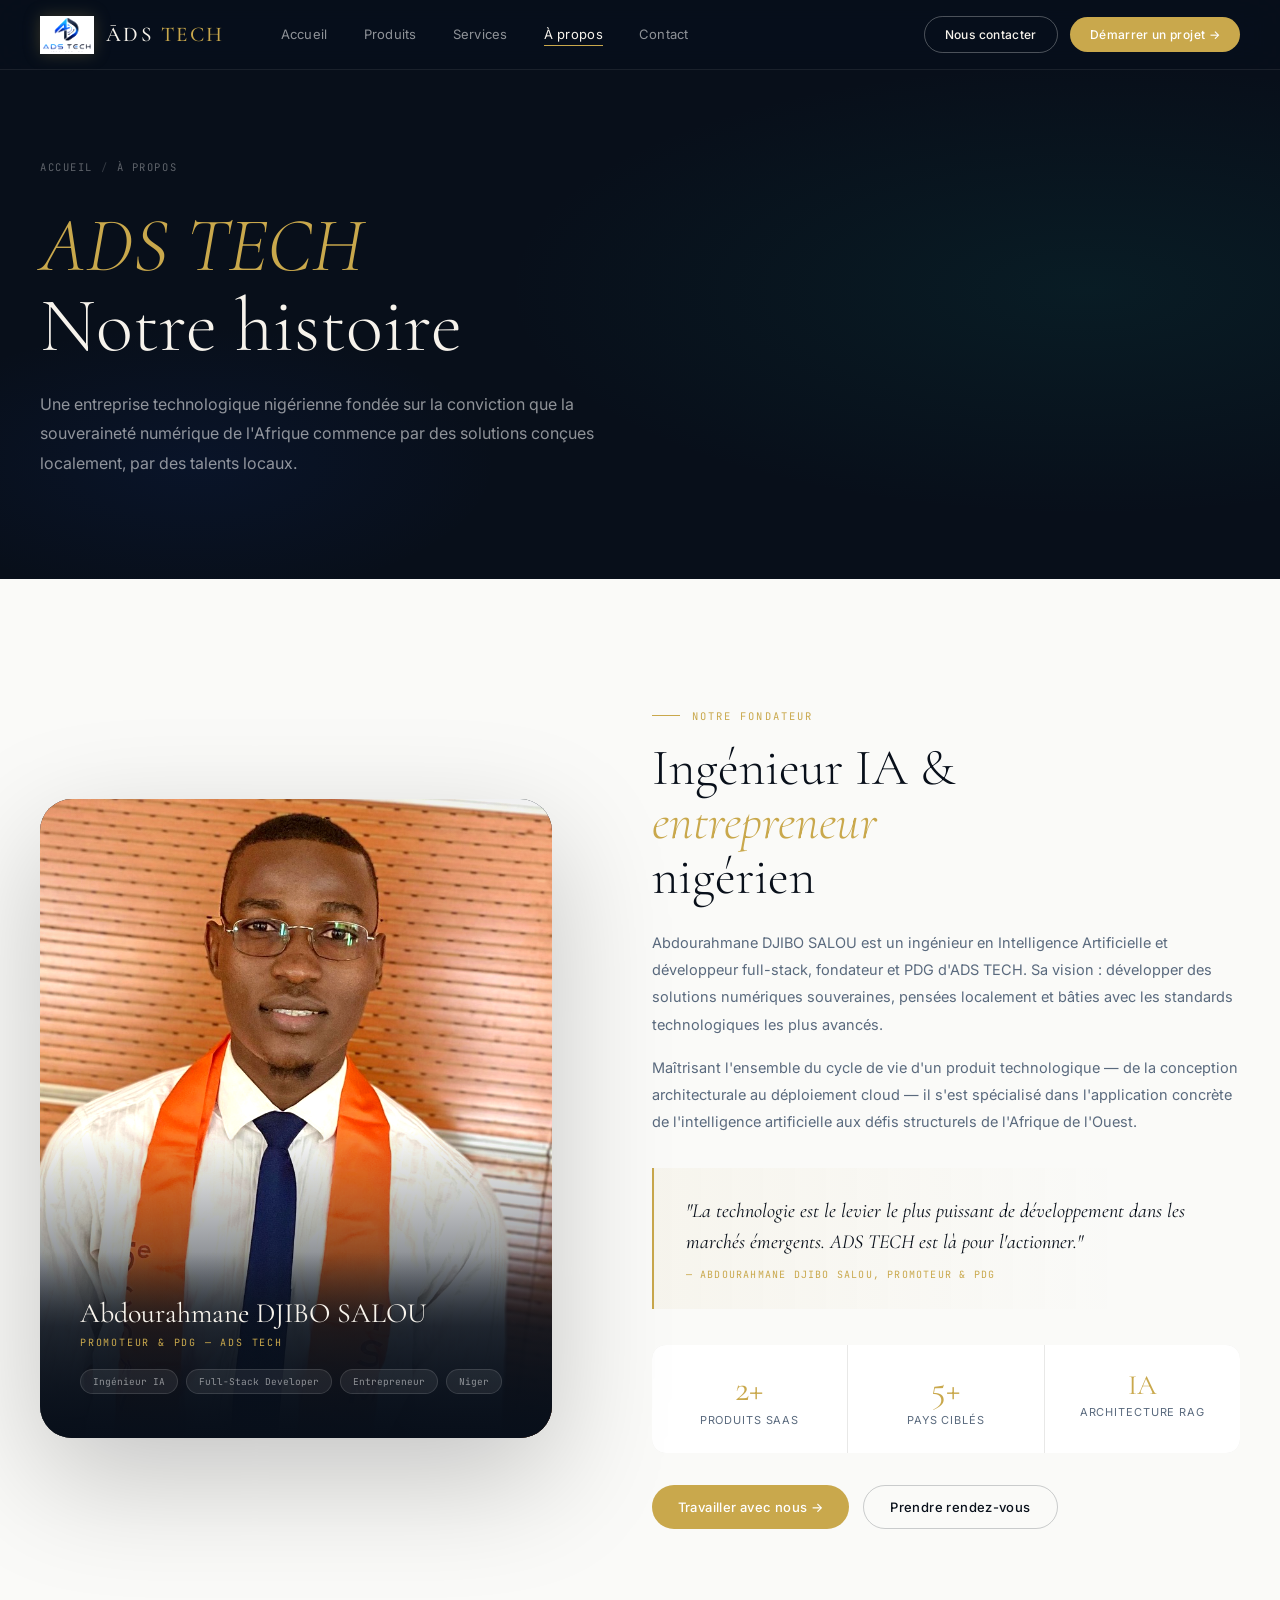
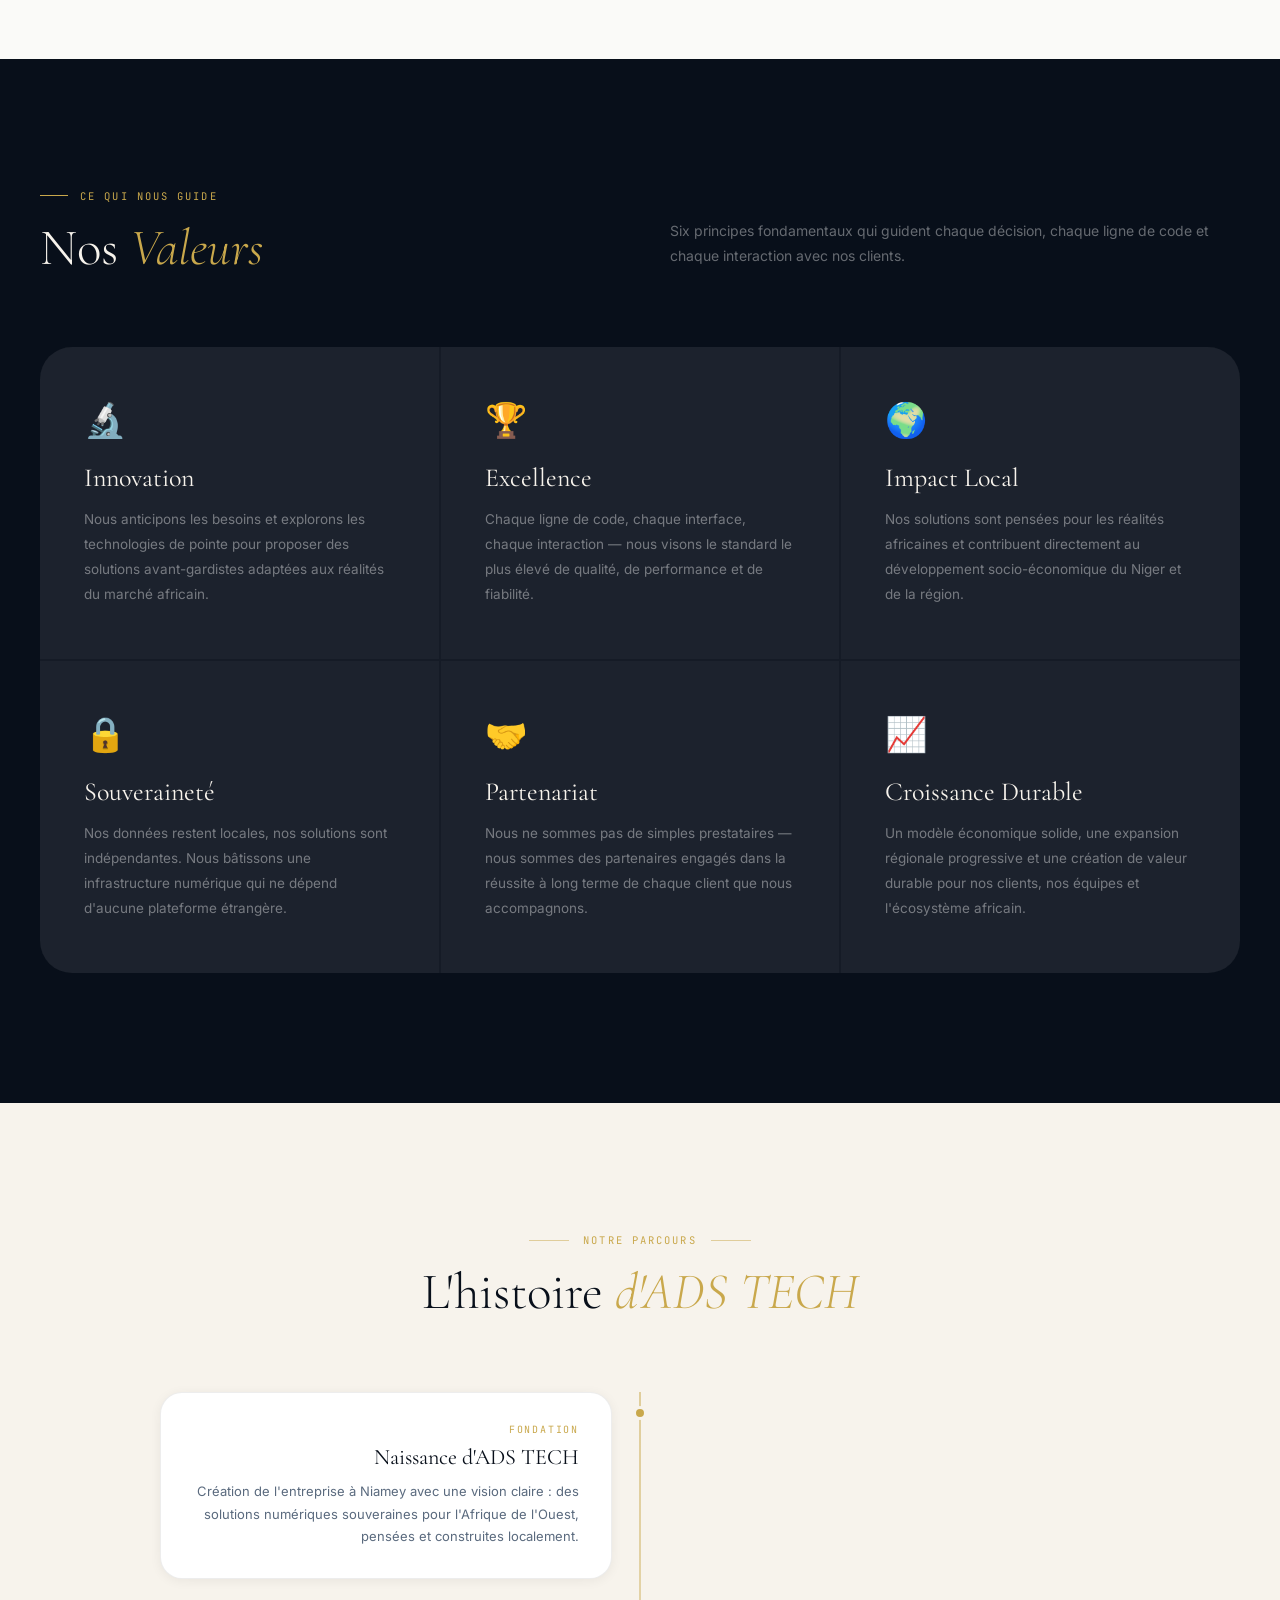
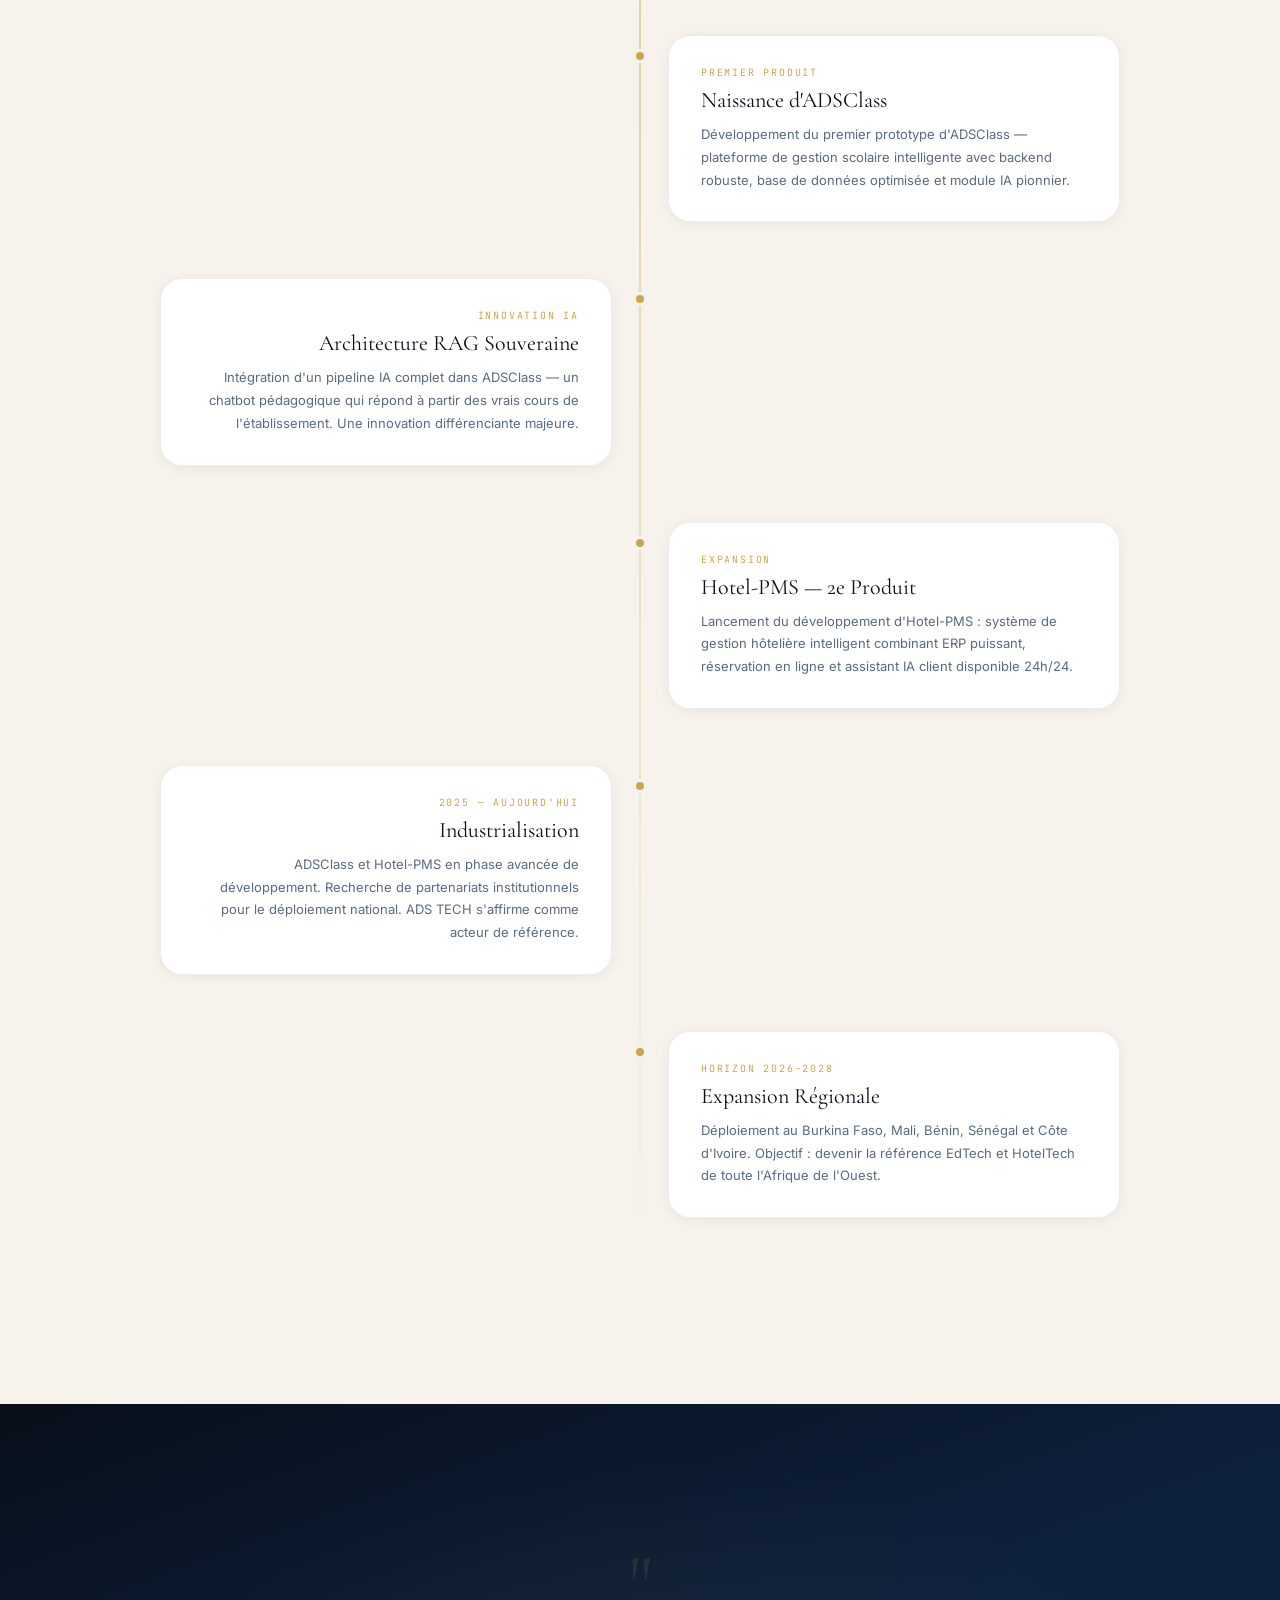
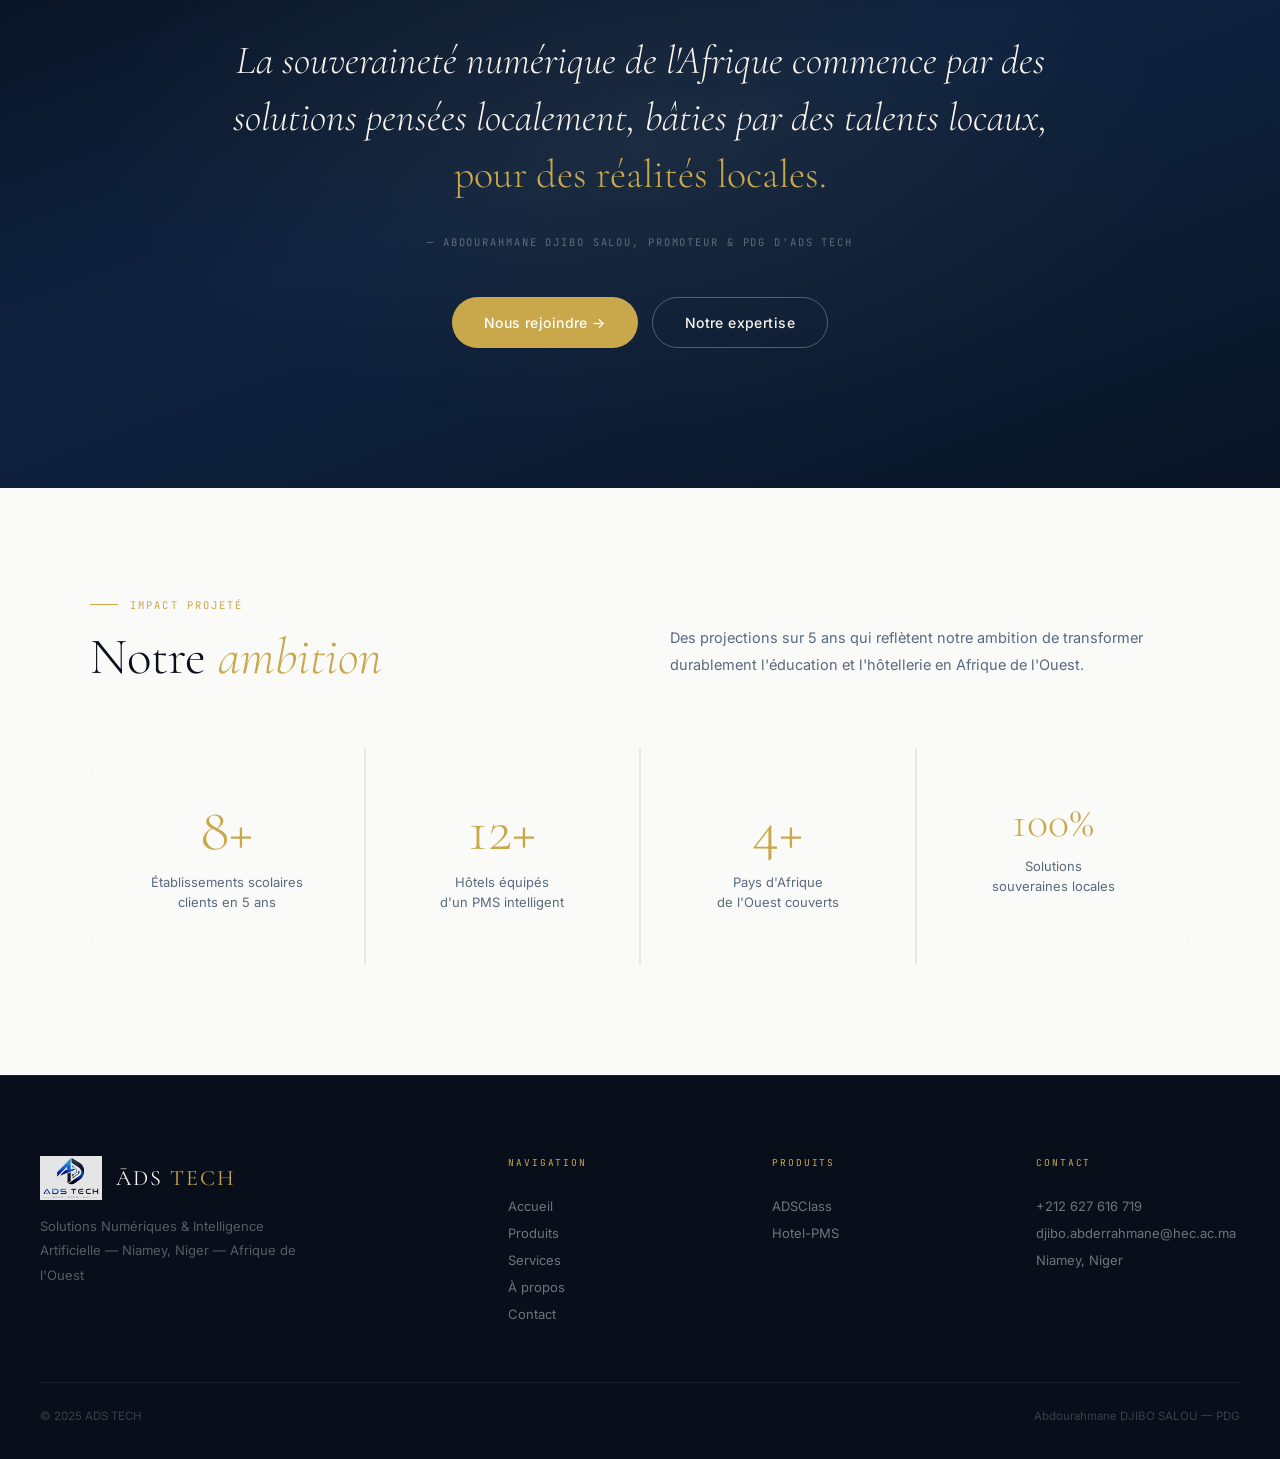
==== apropos.html @ 98b71468 "Version 2 : amélioration SEO et nouveau design" ====
<!DOCTYPE html>
<html lang="fr">
<head>
<meta charset="UTF-8">
<meta name="viewport" content="width=device-width, initial-scale=1.0">
<title>À Propos — ADS TECH | Abdourahmane DJIBO SALOU, Ingénieur IA Niger</title>
<!-- ══════════ SEO ULTRA-PREMIUM — ADS TECH ══════════ -->
  <!-- Primary -->
  <meta name="description" content="ADS TECH fondée par Abdourahmane DJIBO SALOU, ingénieur en IA et entrepreneur nigérien. Notre mission : des solutions numériques souveraines pour l'Afrique de l'Ouest.">
  <meta name="keywords" content="ADS TECH Niger, Abdourahmane DJIBO SALOU, ingénieur IA Niger, entrepreneur tech Afrique, startup tech Niger, souveraineté numérique Afrique, Ads Tech fondateur, ADSTECH histoire">
  <meta name="author" content="ADS TECH — Abdourahmane DJIBO SALOU">
  <meta name="robots" content="index, follow, max-image-preview:large, max-snippet:-1, max-video-preview:-1">
  <meta name="googlebot" content="index, follow">
  <meta name="language" content="French">
  <meta name="revisit-after" content="7 days">
  <meta name="geo.region" content="NE">
  <meta name="geo.placename" content="Niamey, Niger">
  <link rel="canonical" href="https://www.adstech.net/apropos.html">

  <!-- Open Graph / Facebook / WhatsApp / LinkedIn -->
  <meta property="og:type" content="website">
  <meta property="og:url" content="https://www.adstech.net/apropos.html">
  <meta property="og:site_name" content="ADS TECH">
  <meta property="og:title" content="À Propos — ADS TECH &amp; Abdourahmane DJIBO SALOU">
  <meta property="og:description" content="Découvrez l'histoire d'ADS TECH, fondée à Niamey par Abdourahmane DJIBO SALOU, ingénieur en Intelligence Artificielle, pour digitaliser l'Afrique de l'Ouest.">
  <meta property="og:image" content="https://www.adstech.net/og-image.jpg">
  <meta property="og:image:width" content="1200">
  <meta property="og:image:height" content="630">
  <meta property="og:image:alt" content="ADS TECH — Solutions Numériques &amp; Intelligence Artificielle">
  <meta property="og:locale" content="fr_FR">

  <!-- Twitter / X Card -->
  <meta name="twitter:card" content="summary_large_image">
  <meta name="twitter:title" content="ADS TECH — Notre Histoire &amp; Notre Mission">
  <meta name="twitter:description" content="Découvrez l'histoire d'ADS TECH, fondée à Niamey par Abdourahmane DJIBO SALOU, ingénieur en Intelligence Artificielle, pour digitaliser l'Afrique de l'Ouest.">
  <meta name="twitter:image" content="https://www.adstech.net/og-image.jpg">
  <meta name="twitter:image:alt" content="ADS TECH Logo">

  <!-- Favicon -->
  <link rel="icon" type="image/x-icon" href="favicon.ico">
  <link rel="icon" type="image/png" sizes="32x32" href="favicon-32.png">
  <link rel="icon" type="image/png" sizes="16x16" href="favicon-16.png">
  <link rel="apple-touch-icon" href="logo.png">
  <meta name="theme-color" content="#080F1A">
  <meta name="msapplication-TileColor" content="#080F1A">
  <meta name="msapplication-TileImage" content="logo.png">

  <!-- Schema.org JSON-LD -->
  <script type="application/ld+json">
  {
    "@context": "https://schema.org",
    "@type": "Organization",
    "name": "ADS TECH",
    "alternateName": ["AdsTech", "Ads Tech", "ADSTECH", "ADS-TECH"],
    "url": "https://www.adstech.net",
    "logo": "https://www.adstech.net/logo.png",
    "description": "ADS TECH conçoit des plateformes numériques intelligentes pour l'Afrique de l'Ouest. Intelligence Artificielle, ERP Scolaire (ADSClass) et Gestion Hôtelière (Hotel-PMS).",
    "foundingLocation": {"@type": "Place", "name": "Niamey, Niger"},
    "areaServed": ["Niger", "Afrique de l'Ouest", "Maroc"],
    "contactPoint": {
      "@type": "ContactPoint",
      "telephone": "+212627616719",
      "email": "djibo.abderrahmane@hec.ac.ma",
      "contactType": "customer service",
      "availableLanguage": ["French", "English", "Arabic"]
    },
    "founder": {
      "@type": "Person",
      "name": "Abdourahmane DJIBO SALOU",
      "jobTitle": "Promoteur & PDG",
      "knowsAbout": ["Intelligence Artificielle", "Développement Logiciel", "ERP", "SaaS"]
    },
    "sameAs": []
  }
  </script>
  <!-- ══════════════════════════════════════════════════ -->

<link href="https://fonts.googleapis.com/css2?family=Cormorant+Garamond:ital,wght@0,300;0,400;0,500;1,300;1,400;1,500&family=Inter:wght@300;400;500;600&family=JetBrains+Mono:wght@400;500&display=swap" rel="stylesheet">
<link rel="stylesheet" href="shared.css">
<style>
/* ── FOUNDER ─────────────────────────────────────────────────────────── */
.founder-section { padding:130px 40px; background:var(--offwhite); }
.founder-inner { max-width:1320px; margin:0 auto; display:grid; grid-template-columns:1fr 1.15fr; gap:100px; align-items:center; }
.founder-portrait {
  aspect-ratio:4/5; border-radius:var(--r-xl);
  background:var(--navy); position:relative; overflow:hidden;
  box-shadow:var(--shadow-xl);
}
.founder-portrait-bg {
  position:absolute; inset:0;
  background:radial-gradient(ellipse 80% 60% at 50% 30%, rgba(14,123,114,.18) 0%, transparent 60%),
             radial-gradient(ellipse 50% 50% at 80% 80%, rgba(201,168,76,.1) 0%, transparent 60%);
}
.founder-initials {
  position:absolute; top:50%; left:50%; transform:translate(-50%,-58%);
  font-family:var(--serif); font-size:120px; color:rgba(201,168,76,.08);
  font-weight:300; letter-spacing:8px; user-select:none; white-space:nowrap;
}
/* ── Real photo ────────────────────────────────────────────────── */
.founder-photo {
  position:absolute; inset:0; width:100%; height:100%;
  object-fit:cover; object-position:center 10%;
  filter:brightness(1.06) contrast(1.05) saturate(1.1);
  transition:transform .7s cubic-bezier(.4,0,.2,1);
}
.founder-portrait:hover .founder-photo { transform:scale(1.04); }
/* Premium gradient vignette over photo */
.founder-portrait::after {
  content:''; position:absolute; inset:0; z-index:1;
  background:linear-gradient(
    180deg,
    rgba(8,15,26,.06) 0%,
    rgba(8,15,26,.00) 25%,
    rgba(8,15,26,.00) 52%,
    rgba(8,15,26,.65) 80%,
    rgba(8,15,26,.97) 100%
  );
}
.founder-card-overlay { z-index:2; }
.founder-card-overlay {
  position:absolute; bottom:0; left:0; right:0;
  background:linear-gradient(0deg, rgba(8,15,26,.96) 0%, rgba(8,15,26,.7) 60%, transparent 100%);
  padding:44px 40px;
}
.founder-name { font-family:var(--serif); font-size:28px; color:var(--cream); margin-bottom:6px; }
.founder-role { font-family:var(--mono); font-size:10px; letter-spacing:.18em; color:var(--gold); text-transform:uppercase; margin-bottom:20px; }
.founder-chips { display:flex; flex-wrap:wrap; gap:8px; }
.founder-chip { font-family:var(--mono); font-size:9.5px; padding:5px 12px; border-radius:100px; background:rgba(255,255,255,.07); border:1px solid rgba(255,255,255,.12); color:rgba(255,255,255,.5); }

.founder-content .s-label { margin-bottom:18px; }
.founder-heading { font-family:var(--serif); font-size:clamp(38px,4vw,58px); font-weight:300; color:var(--navy); line-height:1.07; margin-bottom:24px; }
.founder-heading em { font-style:italic; color:var(--gold); }
.founder-text { font-size:14.5px; color:var(--slate); line-height:1.88; margin-bottom:16px; }

.founder-quote {
  margin:32px 0; padding:28px 32px;
  border-left:2px solid var(--gold);
  background:linear-gradient(90deg, rgba(201,168,76,.06), transparent 80%);
  border-radius:0 var(--r-md) var(--r-md) 0;
}
.founder-quote p { font-family:var(--serif); font-size:20px; color:var(--navy); font-style:italic; line-height:1.55; }
.founder-quote cite { font-family:var(--mono); font-size:10px; letter-spacing:.12em; color:var(--gold); text-transform:uppercase; margin-top:10px; display:block; font-style:normal; }

.founder-stats { display:grid; grid-template-columns:repeat(3,1fr); gap:1px; background:rgba(0,0,0,.07); border-radius:var(--r-md); overflow:hidden; margin-top:36px; }
.fstat { background:white; padding:26px 20px; text-align:center; }
.fstat-num { font-family:var(--serif); font-size:36px; color:var(--gold); line-height:1; }
.fstat-lbl { font-size:11px; color:var(--slate); text-transform:uppercase; letter-spacing:.08em; margin-top:6px; }

/* ── VALUES ──────────────────────────────────────────────────────────── */
.values-section { padding:130px 40px; background:var(--navy); }
.values-inner { max-width:1320px; margin:0 auto; }
.values-grid { display:grid; grid-template-columns:repeat(3,1fr); gap:2px; margin-top:72px; background:rgba(255,255,255,.05); border-radius:var(--r-xl); overflow:hidden; }
.val-tile {
  background:rgba(255,255,255,.03); padding:52px 44px;
  transition:background .28s; position:relative; overflow:hidden;
}
.val-tile::before {
  content:''; position:absolute; top:0; left:0; right:0; height:2px;
  background:linear-gradient(90deg, var(--gold), transparent);
  opacity:0; transition:opacity .3s;
}
.val-tile:hover { background:rgba(255,255,255,.07); }
.val-tile:hover::before { opacity:1; }
.val-tile-icon { font-size:34px; margin-bottom:22px; display:block; }
.val-tile-name { font-family:var(--serif); font-size:26px; color:var(--cream); margin-bottom:14px; }
.val-tile-desc { font-size:13.5px; color:rgba(255,255,255,.4); line-height:1.85; }

/* ── TIMELINE ────────────────────────────────────────────────────────── */
.timeline-section { padding:130px 40px; background:var(--cream); }
.timeline-inner { max-width:960px; margin:0 auto; }
.timeline { margin-top:72px; position:relative; }
.timeline::before {
  content:''; position:absolute; left:50%; top:0; bottom:0;
  width:1px; background:linear-gradient(180deg, var(--gold) 0%, rgba(201,168,76,.08) 100%);
  transform:translateX(-50%);
}
.tl-item { display:grid; grid-template-columns:1fr 56px 1fr; gap:0; margin-bottom:56px; align-items:flex-start; }
.tl-card {
  background:white; border:1px solid rgba(0,0,0,.07);
  border-radius:var(--r-lg); padding:30px 32px;
  box-shadow:var(--shadow-sm); transition:box-shadow .25s;
}
.tl-card:hover { box-shadow:var(--shadow-md); }
.tl-card.right { text-align:left; }
.tl-card.left { text-align:right; }
.tl-year { font-family:var(--mono); font-size:10px; letter-spacing:.18em; color:var(--gold); text-transform:uppercase; margin-bottom:8px; }
.tl-title { font-family:var(--serif); font-size:22px; color:var(--navy); margin-bottom:10px; }
.tl-desc { font-size:13px; color:var(--slate); line-height:1.75; }
.tl-dot { display:flex; align-items:flex-start; justify-content:center; padding-top:14px; }
.tl-dot-inner { width:14px; height:14px; border-radius:50%; background:var(--gold); border:3px solid var(--cream); position:relative; z-index:1; }
.tl-spacer {}

/* ── MISSION ─────────────────────────────────────────────────────────── */
.mission-section {
  padding:140px 40px; text-align:center;
  background:linear-gradient(160deg, var(--navy) 0%, #0e2240 50%, #091525 100%);
  position:relative; overflow:hidden;
}
.mission-section::before {
  content:''; position:absolute; inset:0;
  background:radial-gradient(ellipse 65% 65% at 50% 50%, rgba(201,168,76,.07) 0%, transparent 65%);
}
.mission-inner { max-width:820px; margin:0 auto; position:relative; z-index:1; }
.mission-ornament { font-family:var(--serif); font-size:80px; color:rgba(201,168,76,.12); line-height:1; margin-bottom:8px; }
.mission-quote { font-family:var(--serif); font-size:clamp(24px,3.5vw,40px); color:var(--cream); font-weight:300; font-style:italic; line-height:1.42; margin-bottom:32px; }
.mission-quote em { font-style:normal; color:var(--gold); }
.mission-cite { font-family:var(--mono); font-size:10.5px; letter-spacing:.18em; color:rgba(255,255,255,.32); text-transform:uppercase; }

/* ── IMPACT ──────────────────────────────────────────────────────────── */
.impact-section { padding:110px 40px; background:var(--offwhite); }
.impact-inner { max-width:1100px; margin:0 auto; }
.impact-grid { display:grid; grid-template-columns:repeat(4,1fr); gap:2px; margin-top:64px; background:rgba(0,0,0,.07); border-radius:var(--r-xl); overflow:hidden; }
.impact-cell { background:var(--offwhite); padding:52px 32px; text-align:center; transition:background .25s; }
.impact-cell:hover { background:white; }
.impact-num { font-family:var(--serif); font-size:60px; font-weight:300; color:var(--gold); line-height:1; }
.impact-lbl { font-size:13px; color:var(--slate); margin-top:12px; line-height:1.55; }

@media(max-width:1080px){
  .founder-inner { grid-template-columns:1fr; gap:60px; }
  .values-grid { grid-template-columns:1fr 1fr; }
  .timeline::before { left:28px; }
  .tl-item { grid-template-columns:56px 1fr; }
  .tl-card.left { text-align:left; grid-column:2; }
  .tl-spacer { display:none; }
  .tl-dot { justify-content:flex-start; padding-left:21px; }
  .impact-grid { grid-template-columns:1fr 1fr; }
}
@media(max-width:640px){
  .values-grid { grid-template-columns:1fr; }
  .impact-grid { grid-template-columns:1fr 1fr; }
  .founder-stats { grid-template-columns:1fr 1fr; }
}

/* ── LOGO STYLES ─────────────────────────────────────────────────── */
.nav-logo-img {
  display: flex; align-items: center; gap: 12px;
  text-decoration: none; margin-right: 56px; flex-shrink: 0;
}
.nav-logo-img-el {
  height: 38px; width: auto;
  filter: brightness(1.1) drop-shadow(0 0 8px rgba(201,168,76,.25));
  transition: filter .25s, transform .25s;
}
.nav-logo-img:hover .nav-logo-img-el {
  filter: brightness(1.2) drop-shadow(0 0 14px rgba(201,168,76,.5));
  transform: scale(1.04);
}
.nav-logo-text {
  font-family: var(--serif); font-size: 21px; font-weight: 500;
  color: var(--cream); letter-spacing: 2.5px;
}
.nav-logo-text em { font-style: normal; color: var(--gold); }

.footer-brand-logo {
  display: flex; align-items: center; gap: 14px;
}
.footer-logo-img {
  height: 44px; width: auto;
  filter: brightness(.9) saturate(.85);
  transition: filter .25s;
}
.footer-brand-logo:hover .footer-logo-img {
  filter: brightness(1.05) saturate(1);
}
.footer-brand-logo span {
  font-family: var(--serif); font-size: 22px; color: var(--cream); letter-spacing: 2px;
}
.footer-brand-logo span em { font-style: normal; color: var(--gold); }

</style>
</head>
<body>
<nav class="nav">
  <div class="nav-wrap">
    <a href="index.html" class="nav-logo nav-logo-img">
      <img src="logo.png" alt="ADS TECH — Intelligence Artificielle &amp; Solutions Numériques" class="nav-logo-img-el">
      <span class="nav-logo-text">ĀDS <em>TECH</em></span>
    </a>
    <div class="nav-links">
      <a href="index.html">Accueil</a><a href="produits.html">Produits</a>
      <a href="services.html">Services</a><a href="apropos.html" class="active">À propos</a>
      <a href="contact.html">Contact</a>
    </div>
    <div class="nav-right">
      <a href="contact.html" class="btn btn-outline-light btn-sm">Nous contacter</a>
      <a href="contact.html" class="btn btn-gold btn-sm">Démarrer un projet →</a>
    </div>
    <button class="nav-burger" onclick="toggleMenu()">☰</button>
  </div>
  <div class="nav-mobile" id="navMobile">
    <a href="index.html">Accueil</a><a href="produits.html">Produits</a>
    <a href="services.html">Services</a><a href="apropos.html">À propos</a><a href="contact.html">Contact</a>
  </div>
</nav>

<section class="page-hero">
  <div class="page-hero-bg"></div>
  <div class="page-hero-inner">
    <div class="breadcrumb"><a href="index.html">Accueil</a><span>/</span>À Propos</div>
    <h1><em>ADS TECH</em><br>Notre histoire</h1>
    <p>Une entreprise technologique nigérienne fondée sur la conviction que la souveraineté numérique de l'Afrique commence par des solutions conçues localement, par des talents locaux.</p>
  </div>
</section>

<!-- FOUNDER -->
<section class="founder-section">
  <div class="founder-inner">
    <div class="founder-portrait">
      <div class="founder-portrait-bg"></div>
      <img
        src="photo_fondateur.jpg"
        alt="Abdourahmane DJIBO SALOU — Fondateur &amp; PDG ADS TECH"
        class="founder-photo"
      >
      <div class="founder-card-overlay">
        <div class="founder-name">Abdourahmane DJIBO SALOU</div>
        <div class="founder-role">Promoteur &amp; PDG — ADS TECH</div>
        <div class="founder-chips">
          <span class="founder-chip">Ingénieur IA</span>
          <span class="founder-chip">Full-Stack Developer</span>
          <span class="founder-chip">Entrepreneur</span>
          <span class="founder-chip">Niger</span>
        </div>
      </div>
    </div>
    <div class="founder-content">
      <div class="s-label">Notre Fondateur</div>
      <h2 class="founder-heading">Ingénieur IA &amp;<br><em>entrepreneur</em><br>nigérien</h2>
      <p class="founder-text">Abdourahmane DJIBO SALOU est un ingénieur en Intelligence Artificielle et développeur full-stack, fondateur et PDG d'ADS TECH. Sa vision : développer des solutions numériques souveraines, pensées localement et bâties avec les standards technologiques les plus avancés.</p>
      <p class="founder-text">Maîtrisant l'ensemble du cycle de vie d'un produit technologique — de la conception architecturale au déploiement cloud — il s'est spécialisé dans l'application concrète de l'intelligence artificielle aux défis structurels de l'Afrique de l'Ouest.</p>
      <div class="founder-quote">
        <p>"La technologie est le levier le plus puissant de développement dans les marchés émergents. ADS TECH est là pour l'actionner."</p>
        <cite>— Abdourahmane DJIBO SALOU, Promoteur &amp; PDG</cite>
      </div>
      <div class="founder-stats">
        <div class="fstat"><div class="fstat-num" data-count="2" data-suffix="+">—</div><div class="fstat-lbl">Produits SaaS</div></div>
        <div class="fstat"><div class="fstat-num" data-count="5" data-suffix="+">—</div><div class="fstat-lbl">Pays ciblés</div></div>
        <div class="fstat"><div class="fstat-num" style="font-size:28px;color:var(--gold)">IA</div><div class="fstat-lbl">Architecture RAG</div></div>
      </div>
      <div style="margin-top:32px;display:flex;gap:14px;flex-wrap:wrap">
        <a href="contact.html" class="btn btn-gold">Travailler avec nous →</a>
        <a href="contact.html" class="btn btn-outline-dark">Prendre rendez-vous</a>
      </div>
    </div>
  </div>
</section>

<!-- VALUES -->
<section class="values-section">
  <div class="values-inner">
    <div style="display:grid;grid-template-columns:1fr 1fr;gap:60px;align-items:flex-end;margin-bottom:0">
      <div>
        <div style="font-family:var(--mono);font-size:10.5px;letter-spacing:.2em;color:var(--gold);text-transform:uppercase;margin-bottom:18px;display:flex;align-items:center;gap:12px"><span style="width:28px;height:1px;background:var(--gold);display:inline-block"></span>Ce qui nous guide</div>
        <h2 style="font-family:var(--serif);font-size:clamp(36px,4vw,58px);font-weight:300;color:var(--cream);line-height:1.07">Nos <em style="font-style:italic;color:var(--gold)">Valeurs</em></h2>
      </div>
      <p style="font-size:14px;color:rgba(255,255,255,.38);line-height:1.85;padding-bottom:6px">Six principes fondamentaux qui guident chaque décision, chaque ligne de code et chaque interaction avec nos clients.</p>
    </div>
    <div class="values-grid">
      <div class="val-tile"><span class="val-tile-icon">🔬</span><div class="val-tile-name">Innovation</div><p class="val-tile-desc">Nous anticipons les besoins et explorons les technologies de pointe pour proposer des solutions avant-gardistes adaptées aux réalités du marché africain.</p></div>
      <div class="val-tile"><span class="val-tile-icon">🏆</span><div class="val-tile-name">Excellence</div><p class="val-tile-desc">Chaque ligne de code, chaque interface, chaque interaction — nous visons le standard le plus élevé de qualité, de performance et de fiabilité.</p></div>
      <div class="val-tile"><span class="val-tile-icon">🌍</span><div class="val-tile-name">Impact Local</div><p class="val-tile-desc">Nos solutions sont pensées pour les réalités africaines et contribuent directement au développement socio-économique du Niger et de la région.</p></div>
      <div class="val-tile"><span class="val-tile-icon">🔒</span><div class="val-tile-name">Souveraineté</div><p class="val-tile-desc">Nos données restent locales, nos solutions sont indépendantes. Nous bâtissons une infrastructure numérique qui ne dépend d'aucune plateforme étrangère.</p></div>
      <div class="val-tile"><span class="val-tile-icon">🤝</span><div class="val-tile-name">Partenariat</div><p class="val-tile-desc">Nous ne sommes pas de simples prestataires — nous sommes des partenaires engagés dans la réussite à long terme de chaque client que nous accompagnons.</p></div>
      <div class="val-tile"><span class="val-tile-icon">📈</span><div class="val-tile-name">Croissance Durable</div><p class="val-tile-desc">Un modèle économique solide, une expansion régionale progressive et une création de valeur durable pour nos clients, nos équipes et l'écosystème africain.</p></div>
    </div>
  </div>
</section>

<!-- TIMELINE -->
<section class="timeline-section">
  <div class="timeline-inner">
    <div style="text-align:center;margin-bottom:0">
      <div style="font-family:var(--mono);font-size:10.5px;letter-spacing:.2em;color:var(--gold);text-transform:uppercase;margin-bottom:18px;display:flex;align-items:center;justify-content:center;gap:14px"><span style="width:40px;height:1px;background:var(--gold);opacity:.5;display:inline-block"></span>Notre Parcours<span style="width:40px;height:1px;background:var(--gold);opacity:.5;display:inline-block"></span></div>
      <h2 style="font-family:var(--serif);font-size:clamp(36px,4vw,56px);font-weight:300;color:var(--navy);line-height:1.07">L'histoire <em style="font-style:italic;color:var(--gold)">d'ADS TECH</em></h2>
    </div>
    <div class="timeline">
      <div class="tl-item">
        <div class="tl-card left">
          <div class="tl-year">Fondation</div>
          <div class="tl-title">Naissance d'ADS TECH</div>
          <p class="tl-desc">Création de l'entreprise à Niamey avec une vision claire : des solutions numériques souveraines pour l'Afrique de l'Ouest, pensées et construites localement.</p>
        </div>
        <div class="tl-dot"><div class="tl-dot-inner"></div></div>
        <div class="tl-spacer"></div>
      </div>
      <div class="tl-item">
        <div class="tl-spacer"></div>
        <div class="tl-dot"><div class="tl-dot-inner"></div></div>
        <div class="tl-card right">
          <div class="tl-year">Premier Produit</div>
          <div class="tl-title">Naissance d'ADSClass</div>
          <p class="tl-desc">Développement du premier prototype d'ADSClass — plateforme de gestion scolaire intelligente avec backend robuste, base de données optimisée et module IA pionnier.</p>
        </div>
      </div>
      <div class="tl-item">
        <div class="tl-card left">
          <div class="tl-year">Innovation IA</div>
          <div class="tl-title">Architecture RAG Souveraine</div>
          <p class="tl-desc">Intégration d'un pipeline IA complet dans ADSClass — un chatbot pédagogique qui répond à partir des vrais cours de l'établissement. Une innovation différenciante majeure.</p>
        </div>
        <div class="tl-dot"><div class="tl-dot-inner"></div></div>
        <div class="tl-spacer"></div>
      </div>
      <div class="tl-item">
        <div class="tl-spacer"></div>
        <div class="tl-dot"><div class="tl-dot-inner"></div></div>
        <div class="tl-card right">
          <div class="tl-year">Expansion</div>
          <div class="tl-title">Hotel-PMS — 2e Produit</div>
          <p class="tl-desc">Lancement du développement d'Hotel-PMS : système de gestion hôtelière intelligent combinant ERP puissant, réservation en ligne et assistant IA client disponible 24h/24.</p>
        </div>
      </div>
      <div class="tl-item">
        <div class="tl-card left">
          <div class="tl-year">2025 — Aujourd'hui</div>
          <div class="tl-title">Industrialisation</div>
          <p class="tl-desc">ADSClass et Hotel-PMS en phase avancée de développement. Recherche de partenariats institutionnels pour le déploiement national. ADS TECH s'affirme comme acteur de référence.</p>
        </div>
        <div class="tl-dot"><div class="tl-dot-inner"></div></div>
        <div class="tl-spacer"></div>
      </div>
      <div class="tl-item">
        <div class="tl-spacer"></div>
        <div class="tl-dot"><div class="tl-dot-inner"></div></div>
        <div class="tl-card right">
          <div class="tl-year">Horizon 2026–2028</div>
          <div class="tl-title">Expansion Régionale</div>
          <p class="tl-desc">Déploiement au Burkina Faso, Mali, Bénin, Sénégal et Côte d'Ivoire. Objectif : devenir la référence EdTech et HotelTech de toute l'Afrique de l'Ouest.</p>
        </div>
      </div>
    </div>
  </div>
</section>

<!-- MISSION QUOTE -->
<section class="mission-section">
  <div class="mission-inner">
    <div class="mission-ornament">"</div>
    <p class="mission-quote">La souveraineté numérique de l'Afrique commence par des solutions pensées localement, bâties par des talents locaux, <em>pour des réalités locales.</em></p>
    <div class="mission-cite">— Abdourahmane DJIBO SALOU, Promoteur &amp; PDG d'ADS TECH</div>
    <div style="margin-top:48px;display:flex;gap:14px;justify-content:center;flex-wrap:wrap">
      <a href="contact.html" class="btn btn-gold btn-lg">Nous rejoindre →</a>
      <a href="services.html" class="btn btn-outline-light btn-lg">Notre expertise</a>
    </div>
  </div>
</section>

<!-- IMPACT -->
<section class="impact-section">
  <div class="impact-inner">
    <div style="display:grid;grid-template-columns:1fr 1fr;gap:60px;align-items:flex-end;margin-bottom:0">
      <div>
        <div class="s-label">Impact Projeté</div>
        <h2 style="font-family:var(--serif);font-size:clamp(36px,4vw,56px);font-weight:300;color:var(--navy);line-height:1.07">Notre <em style="font-style:italic;color:var(--gold)">ambition</em></h2>
      </div>
      <p style="font-size:14.5px;color:var(--slate);line-height:1.85;padding-bottom:6px">Des projections sur 5 ans qui reflètent notre ambition de transformer durablement l'éducation et l'hôtellerie en Afrique de l'Ouest.</p>
    </div>
    <div class="impact-grid">
      <div class="impact-cell">
        <div class="impact-num" data-count="10" data-suffix="+">—</div>
        <div class="impact-lbl">Établissements scolaires<br>clients en 5 ans</div>
      </div>
      <div class="impact-cell">
        <div class="impact-num" data-count="15" data-suffix="+">—</div>
        <div class="impact-lbl">Hôtels équipés<br>d'un PMS intelligent</div>
      </div>
      <div class="impact-cell">
        <div class="impact-num" data-count="5" data-suffix="+">—</div>
        <div class="impact-lbl">Pays d'Afrique<br>de l'Ouest couverts</div>
      </div>
      <div class="impact-cell">
        <div class="impact-num" style="font-size:44px;color:var(--gold)">100%</div>
        <div class="impact-lbl">Solutions<br>souveraines locales</div>
      </div>
    </div>
  </div>
</section>

<footer class="footer">
  <div class="footer-grid">
    <div class="footer-brand"><div class="footer-brand-name footer-brand-logo">
        <img src="logo.png" alt="ADS TECH" class="footer-logo-img">
        <span>ĀDS <em>TECH</em></span>
      </div><p>Solutions Numériques &amp; Intelligence Artificielle — Niamey, Niger — Afrique de l'Ouest</p></div>
    <div class="footer-col"><div class="footer-col-title">Navigation</div><a href="index.html">Accueil</a><a href="produits.html">Produits</a><a href="services.html">Services</a><a href="apropos.html">À propos</a><a href="contact.html">Contact</a></div>
    <div class="footer-col"><div class="footer-col-title">Produits</div><a href="produits.html">ADSClass</a><a href="produits.html">Hotel-PMS</a></div>
    <div class="footer-col"><div class="footer-col-title">Contact</div><a href="tel:+212627616719">+212 627 616 719</a><a href="mailto:djibo.abderrahmane@hec.ac.ma">djibo.abderrahmane@hec.ac.ma</a><a>Niamey, Niger</a></div>
  </div>
  <div class="footer-bottom"><span>© 2025 ADS TECH</span><span>Abdourahmane DJIBO SALOU — PDG</span></div>
</footer>
<script src="shared.js"></script>
</body>
</html>
---- shared.css ----
/* ══════════════════════════════════════════════════════════════════
   ADS TECH — Design System v2.0  |  Ultra-Premium
   ══════════════════════════════════════════════════════════════════ */
:root {
  --navy:     #080F1A;
  --navy-2:   #0D1829;
  --navy-3:   #111f35;
  --blue:     #1B4FD8;
  --teal:     #0E7B72;
  --teal-lt:  #B0F0EA;
  --gold:     #C9A84C;
  --gold-2:   #E8C97A;
  --gold-lt:  #FDF6E3;
  --cream:    #F7F3EC;
  --cream-2:  #F0EBE1;
  --offwhite: #FAFAF8;
  --slate:    #5A6A7E;
  --mist:     rgba(255,255,255,.55);
  --border:   rgba(255,255,255,.08);
  --border-lt:rgba(0,0,0,.07);
  --serif:    'Cormorant Garamond', Georgia, serif;
  --sans:     'Inter', system-ui, sans-serif;
  --mono:     'JetBrains Mono', monospace;
  --r-sm:     8px;
  --r-md:     14px;
  --r-lg:     22px;
  --r-xl:     32px;
  --shadow-sm:0 2px 12px rgba(0,0,0,.06);
  --shadow-md:0 8px 32px rgba(0,0,0,.1);
  --shadow-lg:0 24px 80px rgba(0,0,0,.16);
  --shadow-xl:0 40px 120px rgba(0,0,0,.22);
}
*,*::before,*::after{box-sizing:border-box;margin:0;padding:0}
html{scroll-behavior:smooth;font-size:16px}
body{font-family:var(--sans);background:var(--offwhite);color:var(--navy);-webkit-font-smoothing:antialiased;text-rendering:optimizeLegibility;overflow-x:hidden}
img{max-width:100%;display:block}
a{color:inherit;text-decoration:none}

/* ── TYPOGRAPHY ──────────────────────────────────────────────────── */
.t-display{font-family:var(--serif);font-weight:300;line-height:1.03;letter-spacing:-.5px}
.t-title  {font-family:var(--serif);font-weight:300;line-height:1.08}
.t-mono   {font-family:var(--mono);letter-spacing:.05em}
.t-gold   {color:var(--gold)}
.t-cream  {color:var(--cream)}
.t-mist   {color:var(--mist)}
.t-italic {font-style:italic}
.t-upper  {text-transform:uppercase;letter-spacing:.12em}

/* ── BUTTONS ─────────────────────────────────────────────────────── */
.btn{display:inline-flex;align-items:center;gap:9px;font-size:13px;font-weight:500;
  letter-spacing:.03em;padding:13px 26px;border-radius:100px;border:none;cursor:pointer;
  text-decoration:none;transition:all .22s cubic-bezier(.4,0,.2,1);white-space:nowrap;
  position:relative;overflow:hidden}
.btn::before{content:'';position:absolute;inset:0;opacity:0;transition:opacity .22s}
.btn:hover::before{opacity:1}
.btn-gold{background:var(--gold);color:#fff}
.btn-gold::before{background:linear-gradient(135deg,rgba(255,255,255,.15),transparent)}
.btn-gold:hover{transform:translateY(-2px);box-shadow:0 12px 36px rgba(201,168,76,.4)}
.btn-outline-light{background:transparent;color:var(--cream);border:1.5px solid rgba(255,255,255,.28)}
.btn-outline-light:hover{background:rgba(255,255,255,.08);border-color:rgba(255,255,255,.6)}
.btn-outline-dark{background:transparent;color:var(--navy);border:1.5px solid rgba(8,15,26,.2)}
.btn-outline-dark:hover{background:rgba(8,15,26,.05);border-color:var(--navy)}
.btn-sm{font-size:12px;padding:10px 20px}
.btn-lg{font-size:14px;padding:16px 32px}
.btn-icon{width:44px;height:44px;padding:0;justify-content:center;border-radius:50%}

/* ── NAV ─────────────────────────────────────────────────────────── */
.nav{position:fixed;inset:0 0 auto;z-index:999;height:70px;
  display:flex;align-items:center;
  background:rgba(8,15,26,.82);
  backdrop-filter:blur(24px) saturate(180%);
  border-bottom:1px solid var(--border);
  transition:background .3s,box-shadow .3s}
.nav.scrolled{background:rgba(8,15,26,.96);box-shadow:0 4px 48px rgba(0,0,0,.35)}
.nav-wrap{max-width:1320px;margin:0 auto;padding:0 40px;width:100%;
  display:flex;align-items:center;gap:0}
.nav-logo{font-family:var(--serif);font-size:21px;font-weight:500;color:var(--cream);
  letter-spacing:2.5px;margin-right:56px;flex-shrink:0;transition:opacity .2s}
.nav-logo:hover{opacity:.8}
.nav-logo em{font-style:normal;color:var(--gold)}
.nav-links{display:flex;align-items:center;gap:36px;flex:1}
.nav-links a{font-size:13px;color:rgba(255,255,255,.55);letter-spacing:.02em;
  transition:color .2s;position:relative;padding-bottom:2px}
.nav-links a::after{content:'';position:absolute;left:0;bottom:-2px;width:0;height:1px;
  background:var(--gold);transition:width .25s}
.nav-links a:hover,
.nav-links a.active{color:var(--cream)}
.nav-links a.active::after{width:100%}
.nav-right{display:flex;align-items:center;gap:12px;margin-left:auto}
.nav-burger{display:none;background:none;border:1.5px solid var(--border);
  color:var(--cream);padding:8px 12px;border-radius:var(--r-sm);cursor:pointer;font-size:16px}
.nav-mobile{display:none;flex-direction:column;background:rgba(8,15,26,.98);
  border-bottom:1px solid var(--border);padding:8px 0}
.nav-mobile.open{display:flex}
.nav-mobile a{font-size:14px;color:rgba(255,255,255,.65);padding:14px 40px;
  transition:background .15s,color .15s;border-left:2px solid transparent}
.nav-mobile a:hover{background:rgba(255,255,255,.04);color:var(--cream);border-color:var(--gold)}

/* ── SECTION COMMONS ─────────────────────────────────────────────── */
.s-pad{padding:130px 40px}
.s-pad-sm{padding:90px 40px}
.s-wrap{max-width:1320px;margin:0 auto}
.s-wrap-md{max-width:960px;margin:0 auto}
.s-wrap-sm{max-width:720px;margin:0 auto}
.s-label{font-family:var(--mono);font-size:10.5px;letter-spacing:.2em;
  color:var(--gold);text-transform:uppercase;margin-bottom:18px;
  display:flex;align-items:center;gap:12px}
.s-label::before{content:'';width:28px;height:1px;background:var(--gold)}
.s-heading{font-family:var(--serif);font-weight:300;line-height:1.07;color:var(--navy)}
.s-heading.light{color:var(--cream)}
.s-heading em{font-style:italic;color:var(--gold)}
.s-sub{font-size:15px;line-height:1.8;color:var(--slate);margin-top:14px}
.s-sub.light{color:var(--mist)}

/* ── GRID SYSTEMS ────────────────────────────────────────────────── */
.g-2{display:grid;grid-template-columns:1fr 1fr;gap:24px}
.g-3{display:grid;grid-template-columns:repeat(3,1fr);gap:24px}
.g-4{display:grid;grid-template-columns:repeat(4,1fr);gap:20px}
.g-split{display:grid;grid-template-columns:1fr 1fr;gap:80px;align-items:center}
.g-split-lg{display:grid;grid-template-columns:1.1fr .9fr;gap:100px;align-items:center}

/* ── CARDS ───────────────────────────────────────────────────────── */
.card{background:#fff;border:1px solid var(--border-lt);border-radius:var(--r-lg);
  transition:box-shadow .25s,transform .25s}
.card:hover{box-shadow:var(--shadow-lg);transform:translateY(-4px)}
.card-dark{background:rgba(255,255,255,.04);border:1px solid var(--border)}
.card-dark:hover{background:rgba(255,255,255,.07);border-color:rgba(255,255,255,.14)}

/* ── DIVIDERS ────────────────────────────────────────────────────── */
.divider{height:1px;background:linear-gradient(90deg,transparent,var(--border-lt) 50%,transparent);margin:0 40px}
.divider-gold{background:linear-gradient(90deg,transparent,var(--gold) 50%,transparent);height:1px;opacity:.3}

/* ── FOOTER ──────────────────────────────────────────────────────── */
.footer{background:var(--navy);border-top:1px solid var(--border);padding:80px 40px 36px}
.footer-grid{max-width:1320px;margin:0 auto;
  display:grid;grid-template-columns:2fr 1fr 1fr 1fr;gap:60px;margin-bottom:60px}
.footer-brand-name{font-family:var(--serif);font-size:22px;color:var(--cream);
  letter-spacing:2px;margin-bottom:14px}
.footer-brand-name em{font-style:normal;color:var(--gold)}
.footer-brand p{font-size:13px;color:rgba(255,255,255,.32);line-height:1.9;max-width:260px}
.footer-col-title{font-family:var(--mono);font-size:9.5px;letter-spacing:.2em;
  color:var(--gold);text-transform:uppercase;margin-bottom:18px}
.footer-col{display:flex;flex-direction:column;gap:11px}
.footer-col a{font-size:13px;color:rgba(255,255,255,.42);transition:color .2s}
.footer-col a:hover{color:var(--cream)}
.footer-bottom{max-width:1320px;margin:0 auto;
  display:flex;justify-content:space-between;align-items:center;flex-wrap:wrap;gap:10px;
  border-top:1px solid var(--border);padding-top:26px;
  font-size:11.5px;color:rgba(255,255,255,.2)}

/* ── PAGE HERO ───────────────────────────────────────────────────── */
.page-hero{padding:160px 40px 100px;background:var(--navy);position:relative;overflow:hidden}
.page-hero-bg{position:absolute;inset:0;
  background:radial-gradient(ellipse 70% 60% at 85% 50%,rgba(14,123,114,.12) 0%,transparent 65%),
              radial-gradient(ellipse 40% 40% at 15% 80%,rgba(27,79,216,.08) 0%,transparent 60%)}
.page-hero-noise{position:absolute;inset:0;opacity:.025;
  background-image:url("data:image/svg+xml,%3Csvg viewBox='0 0 256 256' xmlns='http://www.w3.org/2000/svg'%3E%3Cfilter id='n'%3E%3CfeTurbulence type='fractalNoise' baseFrequency='.9' numOctaves='4' stitchTiles='stitch'/%3E%3C/filter%3E%3Crect width='100%25' height='100%25' filter='url(%23n)' opacity='1'/%3E%3C/svg%3E")}
.page-hero-inner{position:relative;z-index:2;max-width:1320px;margin:0 auto}
.breadcrumb{display:flex;align-items:center;gap:8px;font-family:var(--mono);
  font-size:10.5px;letter-spacing:.15em;color:rgba(255,255,255,.35);text-transform:uppercase;margin-bottom:32px}
.breadcrumb a{color:rgba(255,255,255,.35);transition:color .2s}
.breadcrumb a:hover{color:var(--gold)}
.breadcrumb span{color:rgba(255,255,255,.18)}
.page-hero h1{font-family:var(--serif);font-size:clamp(52px,6vw,88px);
  font-weight:300;color:var(--cream);line-height:1.04;margin-bottom:24px}
.page-hero h1 em{font-style:italic;color:var(--gold)}
.page-hero p{font-size:16px;color:var(--mist);max-width:560px;line-height:1.85}

/* ── ANIMATIONS ──────────────────────────────────────────────────── */
@keyframes fadeUp{from{opacity:0;transform:translateY(24px)}to{opacity:1;transform:none}}
@keyframes fadeIn{from{opacity:0}to{opacity:1}}
@keyframes shimmer{0%{transform:translateX(-100%)}100%{transform:translateX(200%)}}
.anim-up{animation:fadeUp .7s cubic-bezier(.4,0,.2,1) both}
.anim-up-2{animation:fadeUp .7s .12s cubic-bezier(.4,0,.2,1) both}
.anim-up-3{animation:fadeUp .7s .24s cubic-bezier(.4,0,.2,1) both}
.anim-in{animation:fadeIn .6s cubic-bezier(.4,0,.2,1) both}

/* ── SCROLLBAR ───────────────────────────────────────────────────── */
::-webkit-scrollbar{width:5px}
::-webkit-scrollbar-track{background:var(--navy-2)}
::-webkit-scrollbar-thumb{background:var(--gold);border-radius:4px}

/* ── RESPONSIVE ──────────────────────────────────────────────────── */
@media(max-width:1080px){
  .g-split,.g-split-lg{grid-template-columns:1fr;gap:60px}
  .g-3{grid-template-columns:1fr 1fr}
  .footer-grid{grid-template-columns:1fr 1fr;gap:40px}
}
@media(max-width:768px){
  .nav-links,.nav-right .btn-outline-light{display:none}
  .nav-burger{display:block}
  .nav-wrap{padding:0 24px}
  .s-pad{padding:90px 24px}
  .s-pad-sm{padding:60px 24px}
  .g-2,.g-3,.g-4{grid-template-columns:1fr}
  .page-hero{padding:130px 24px 80px}
  .footer{padding:60px 24px 30px}
  .footer-grid{grid-template-columns:1fr;gap:36px}
}
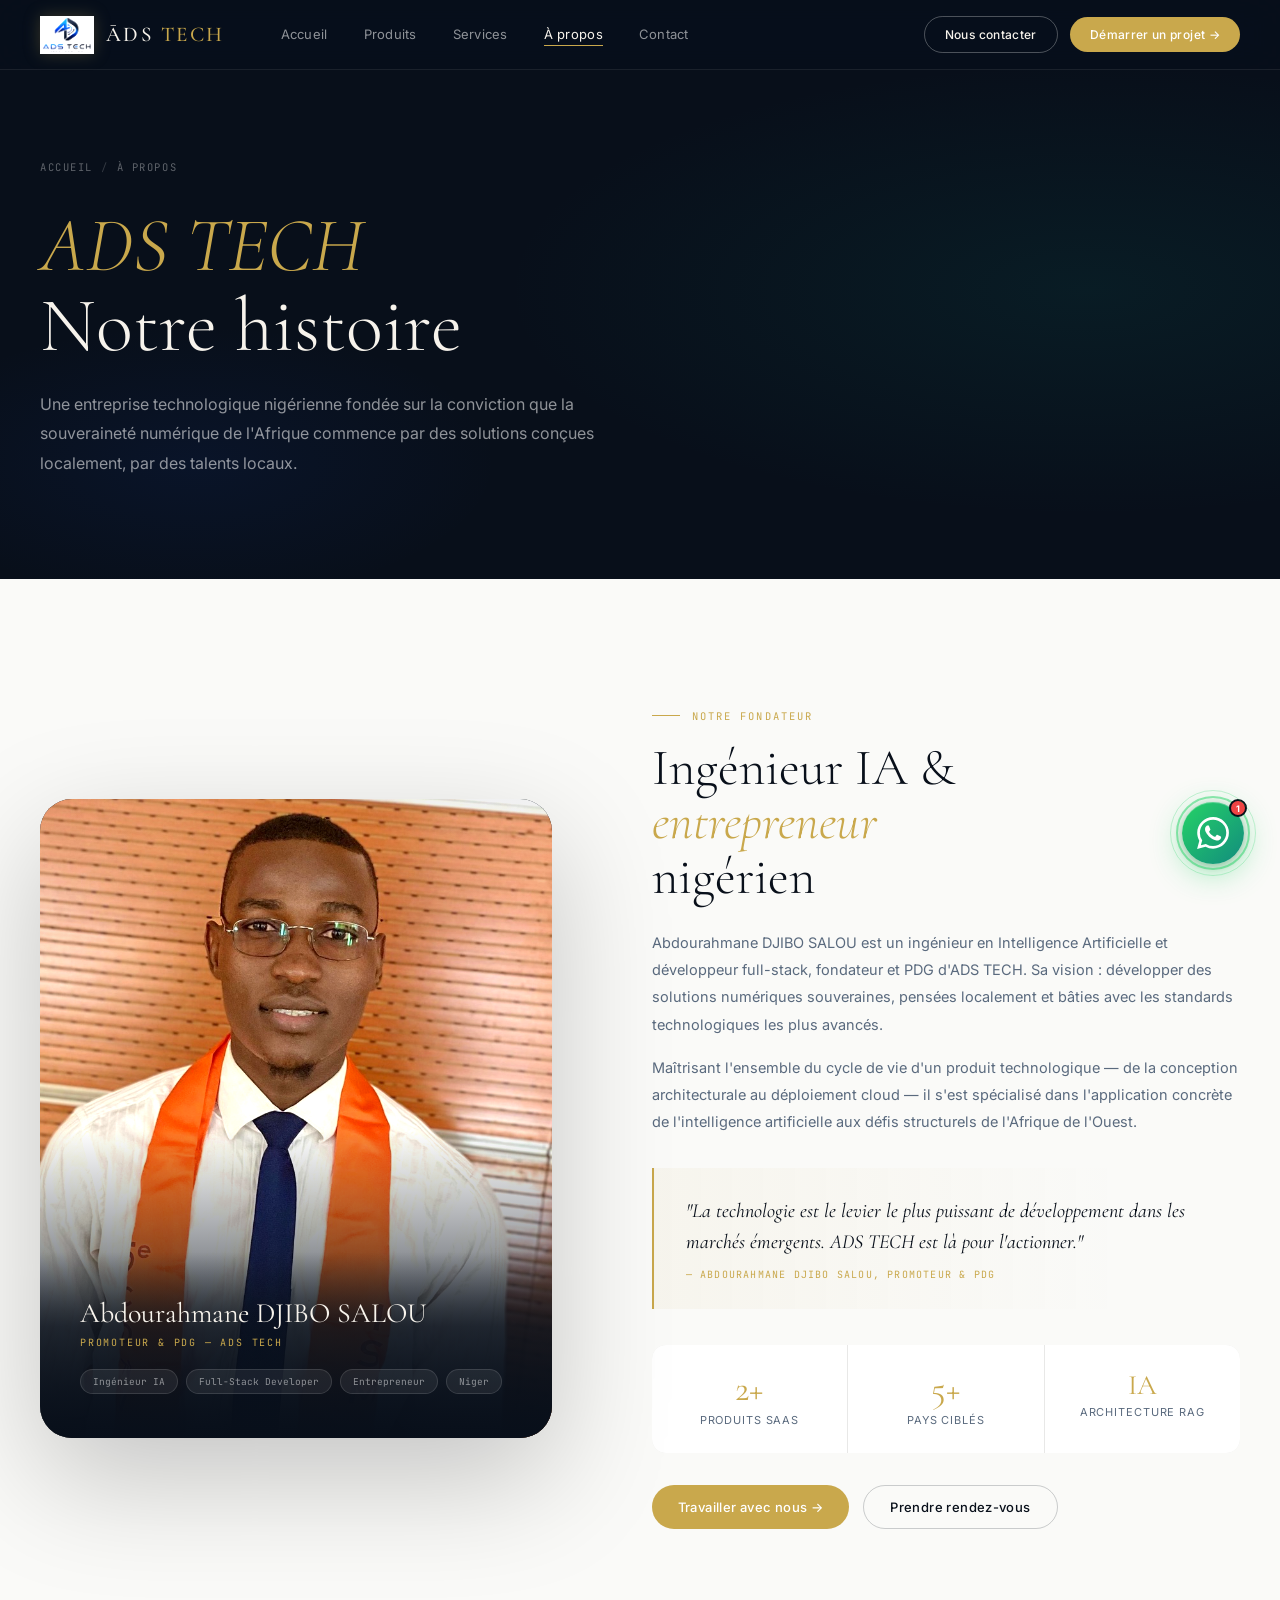
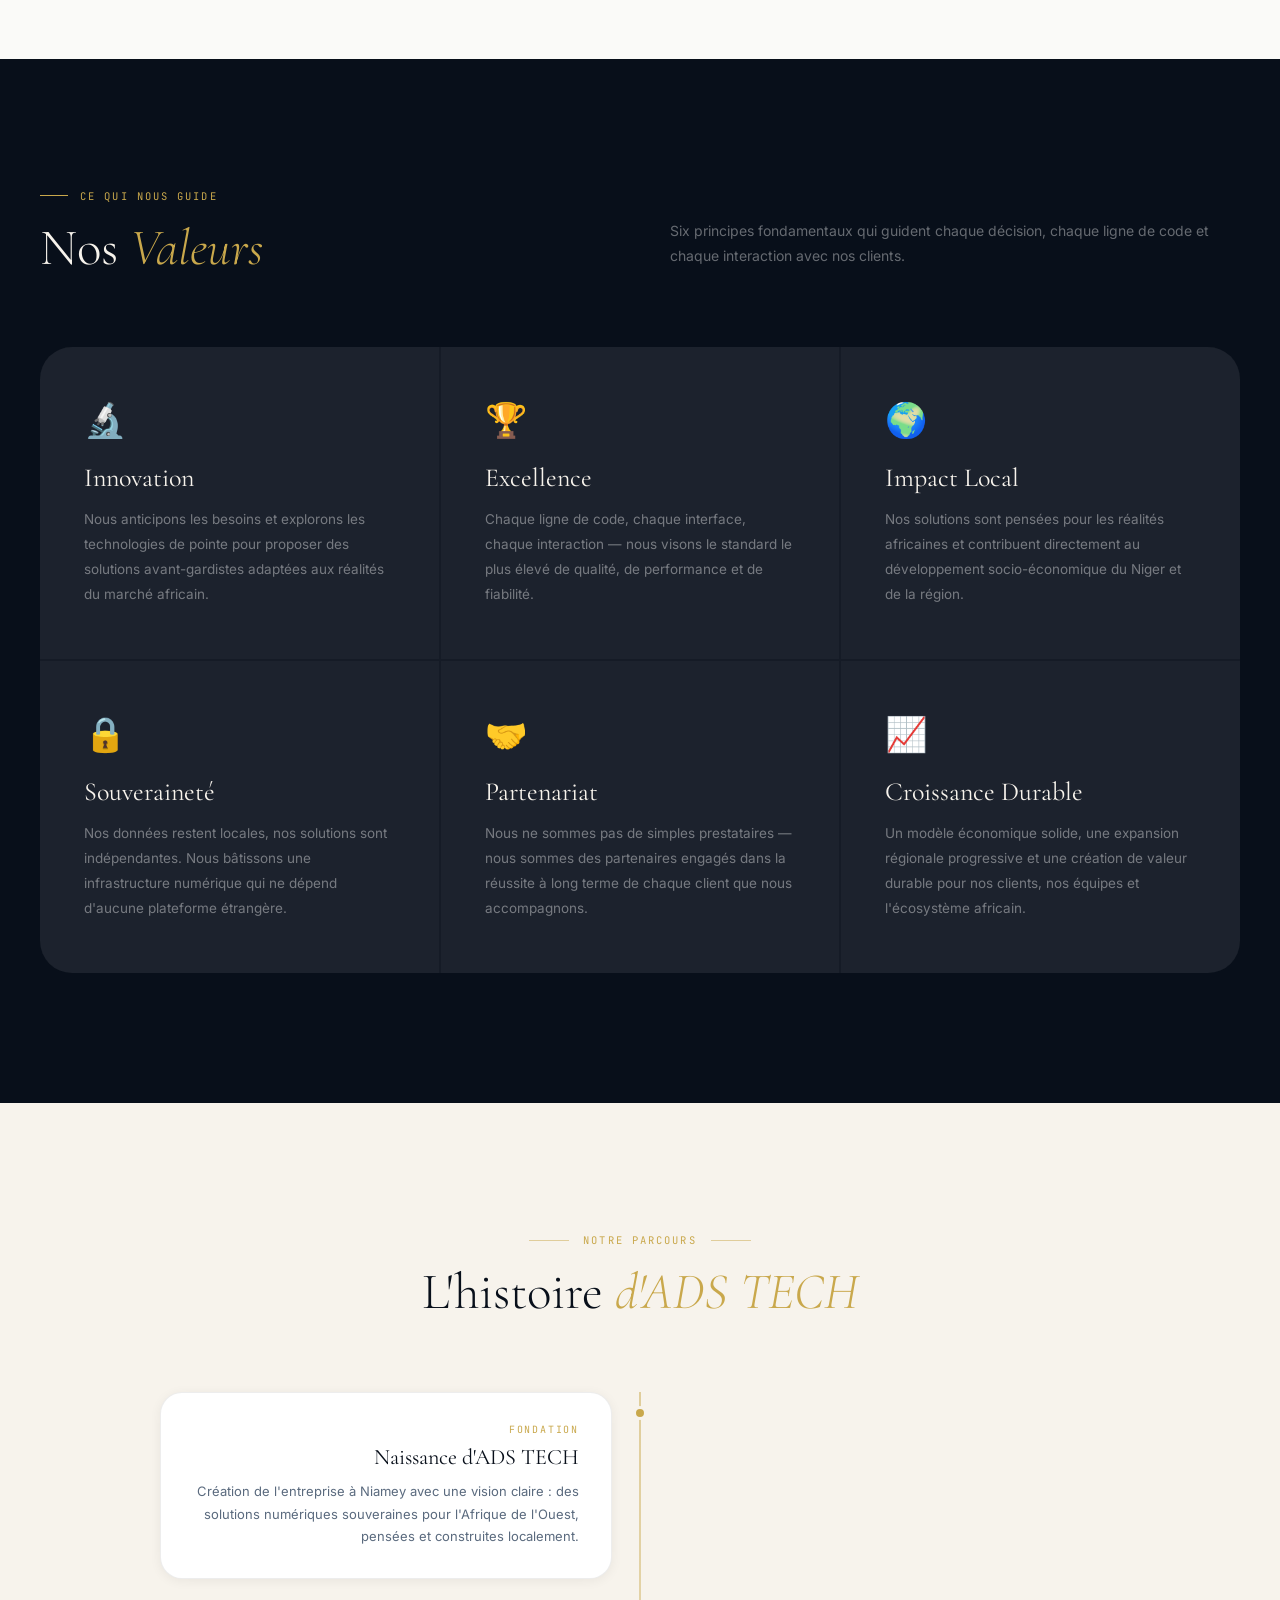
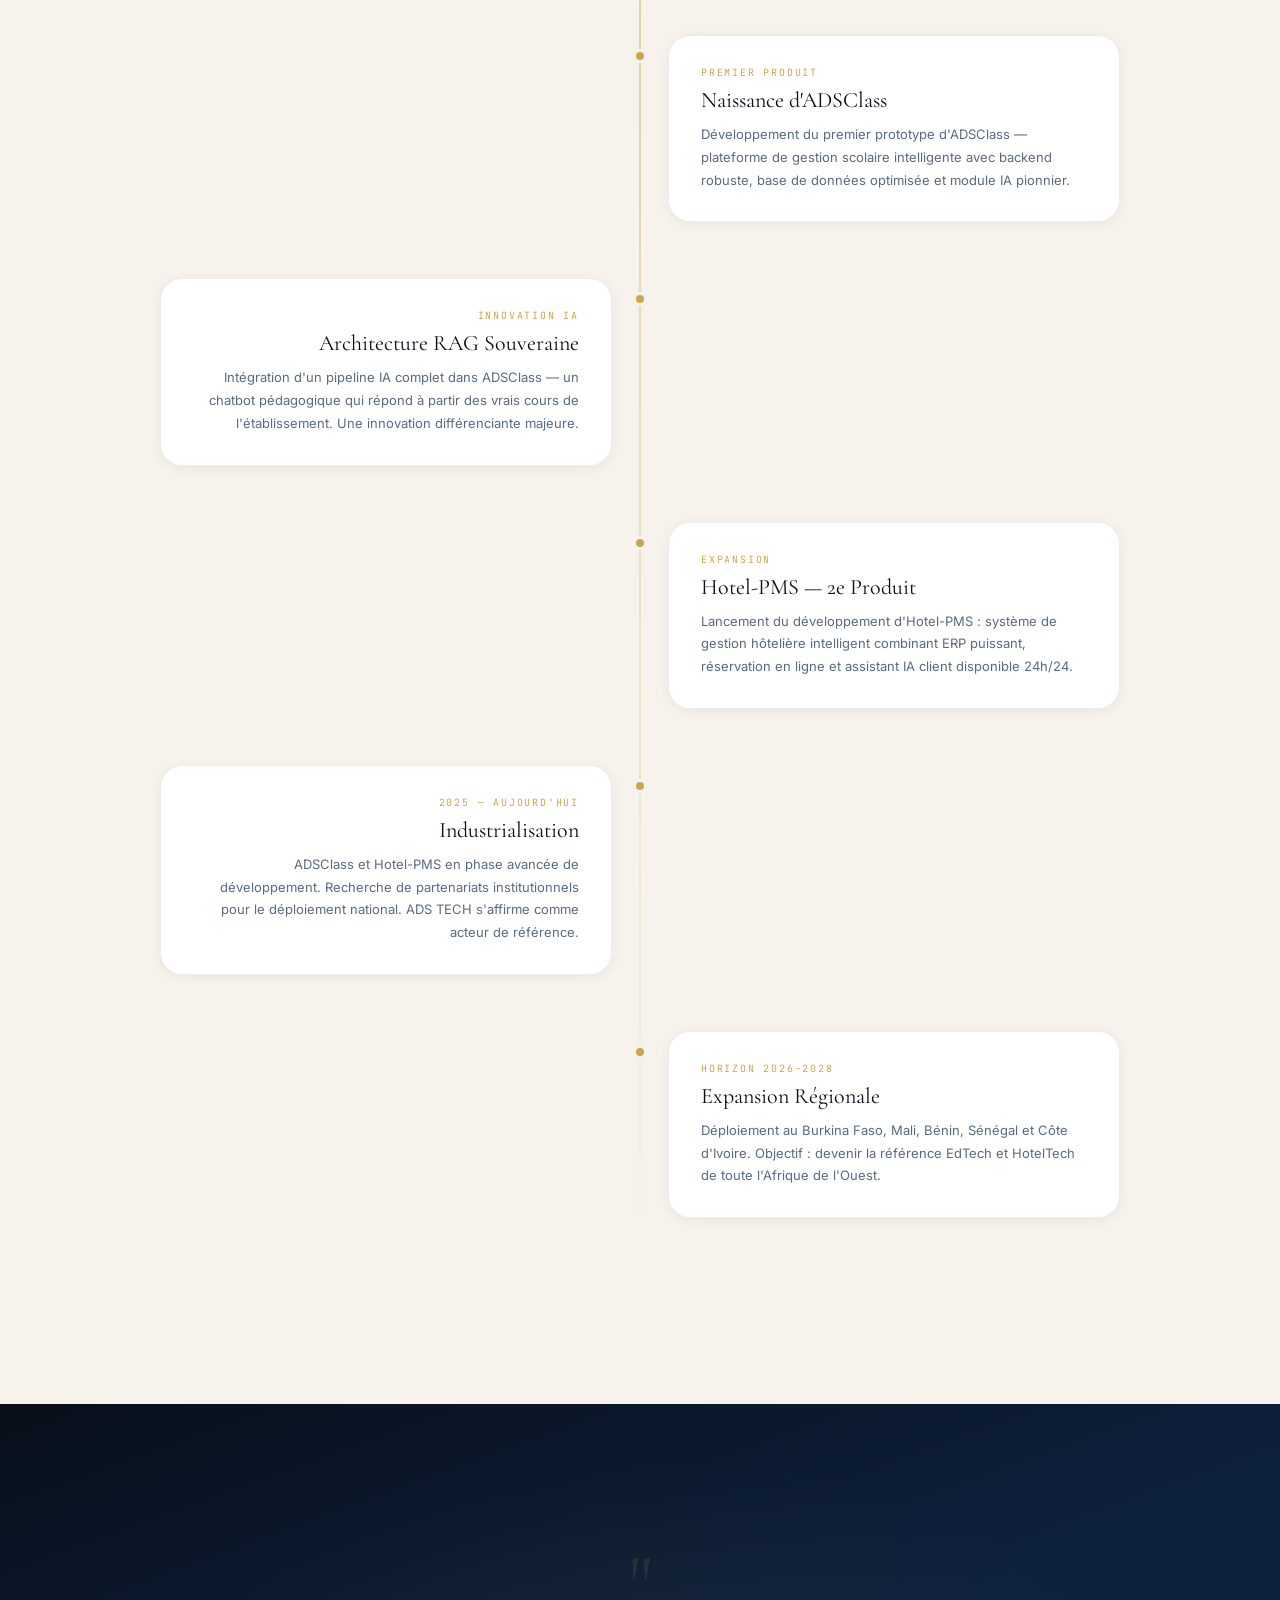
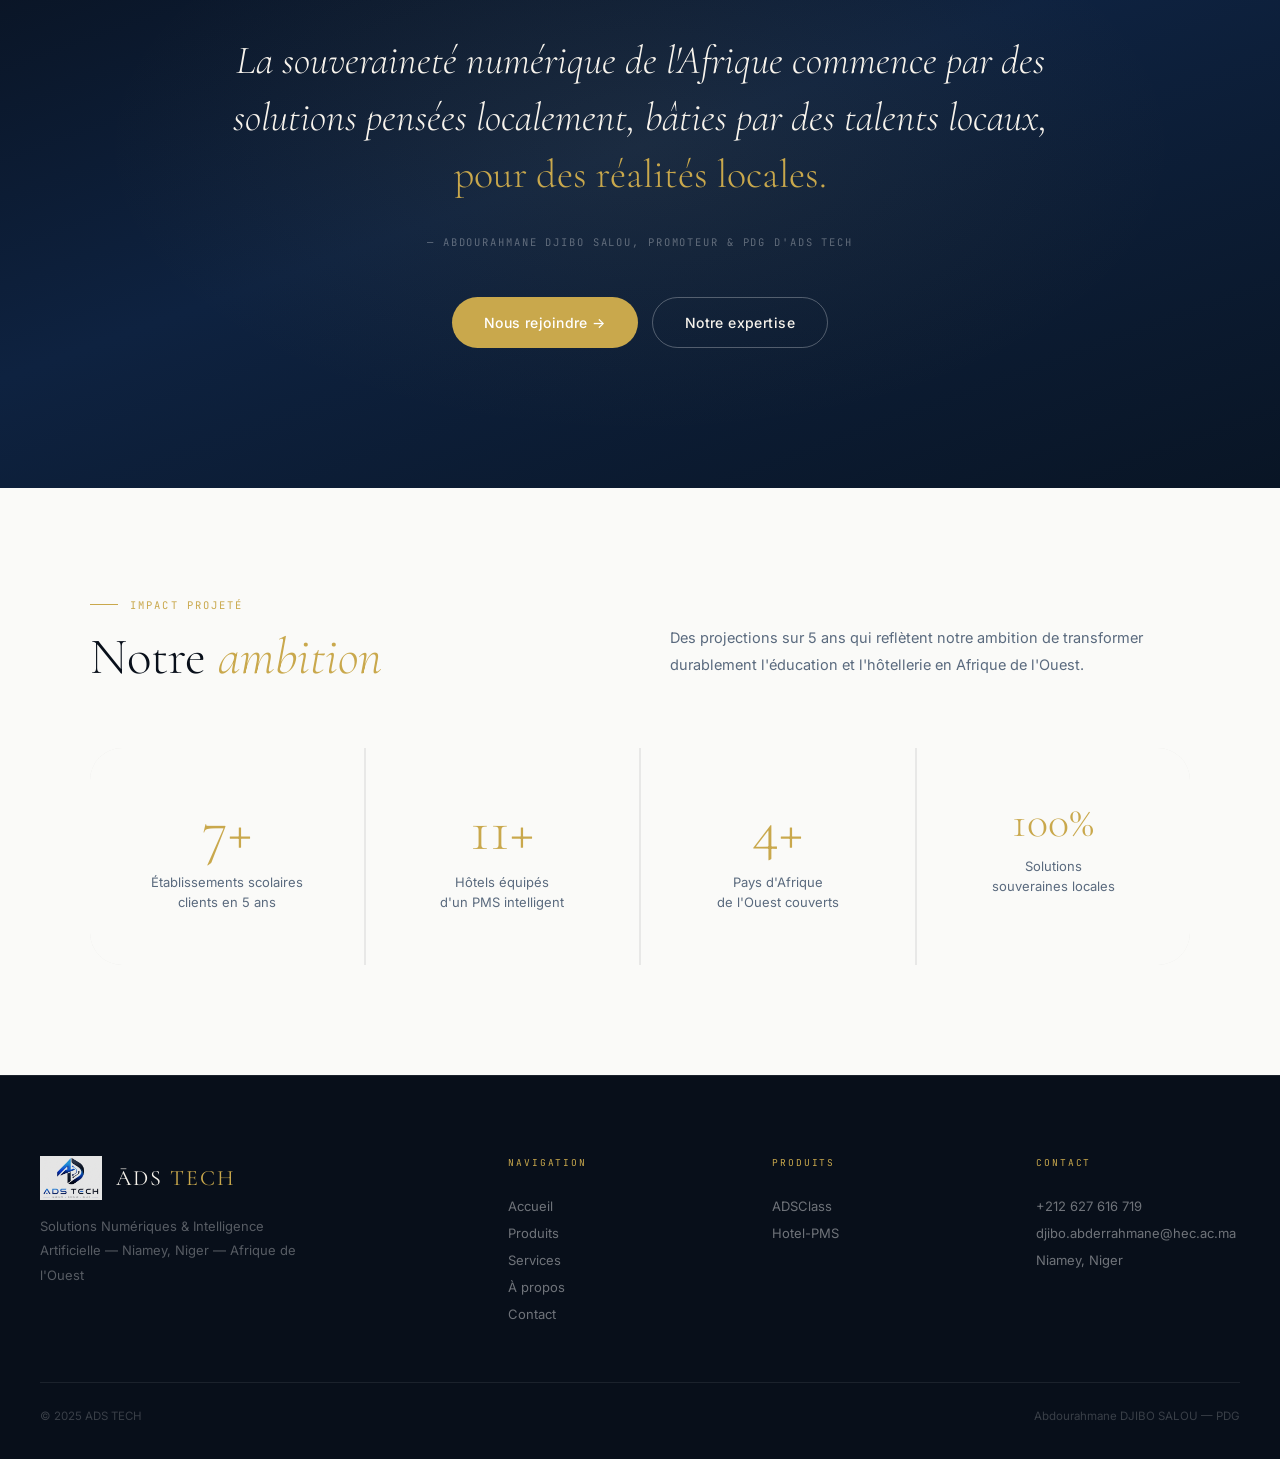
==== commit 97e725d3: "Mise à jour du site ADS TECH" ====
--- a/apropos.html
+++ b/apropos.html
@@ -267,6 +267,146 @@
 }
 .footer-brand-logo span em { font-style: normal; color: var(--gold); }
 
+
+/* ══ WHATSAPP FLOATING BUTTON — ULTRA PREMIUM ══════════════════════ */
+.wa-float {
+  position: fixed;
+  bottom: 36px;
+  right: 36px;
+  z-index: 9999;
+  display: flex;
+  flex-direction: column;
+  align-items: flex-end;
+  gap: 12px;
+}
+
+/* Main button */
+.wa-btn {
+  width: 62px; height: 62px; border-radius: 50%;
+  background: linear-gradient(135deg, #25D366 0%, #128C7E 100%);
+  display: flex; align-items: center; justify-content: center;
+  cursor: pointer; text-decoration: none;
+  box-shadow:
+    0 8px 32px rgba(37,211,102,.45),
+    0 2px 8px rgba(0,0,0,.25),
+    inset 0 1px 0 rgba(255,255,255,.25);
+  transition: transform .3s cubic-bezier(.34,1.56,.64,1), box-shadow .3s;
+  position: relative;
+}
+.wa-btn:hover {
+  transform: scale(1.1) translateY(-3px);
+  box-shadow:
+    0 16px 48px rgba(37,211,102,.55),
+    0 4px 16px rgba(0,0,0,.3),
+    inset 0 1px 0 rgba(255,255,255,.3);
+}
+.wa-btn:active { transform: scale(.97); }
+
+/* WhatsApp SVG icon */
+.wa-icon {
+  width: 32px; height: 32px; fill: #fff;
+}
+
+/* Pulse ring animation */
+.wa-btn::before {
+  content: '';
+  position: absolute; inset: -6px; border-radius: 50%;
+  border: 2px solid rgba(37,211,102,.5);
+  animation: wa-pulse 2.4s ease-out infinite;
+}
+.wa-btn::after {
+  content: '';
+  position: absolute; inset: -12px; border-radius: 50%;
+  border: 1.5px solid rgba(37,211,102,.25);
+  animation: wa-pulse 2.4s .4s ease-out infinite;
+}
+@keyframes wa-pulse {
+  0%   { transform: scale(.88); opacity: .9; }
+  70%  { transform: scale(1.18); opacity: 0; }
+  100% { transform: scale(1.18); opacity: 0; }
+}
+
+/* Tooltip bubble */
+.wa-tooltip {
+  background: rgba(8,15,26,.94);
+  border: 1px solid rgba(255,255,255,.1);
+  border-radius: 14px;
+  padding: 14px 20px;
+  backdrop-filter: blur(20px);
+  box-shadow: 0 12px 40px rgba(0,0,0,.4), inset 0 1px 0 rgba(255,255,255,.07);
+  transform: translateX(10px);
+  opacity: 0; pointer-events: none;
+  transition: opacity .28s, transform .28s;
+  white-space: nowrap;
+  min-width: 200px;
+}
+.wa-float:hover .wa-tooltip,
+.wa-float.open .wa-tooltip {
+  opacity: 1; transform: translateX(0); pointer-events: auto;
+}
+.wa-tooltip-label {
+  font-family: 'JetBrains Mono', monospace;
+  font-size: 9.5px; letter-spacing: .16em;
+  color: rgba(255,255,255,.35); text-transform: uppercase; margin-bottom: 6px;
+}
+.wa-tooltip-name {
+  font-size: 14px; font-weight: 600; color: #fff; margin-bottom: 2px;
+}
+.wa-tooltip-status {
+  display: flex; align-items: center; gap: 6px;
+  font-size: 12px; color: rgba(255,255,255,.45);
+}
+.wa-tooltip-dot {
+  width: 7px; height: 7px; border-radius: 50%; background: #25D366;
+  animation: wa-pulse 2s infinite;
+}
+.wa-tooltip-msg {
+  font-size: 12.5px; color: rgba(255,255,255,.55);
+  margin-top: 10px; padding-top: 10px;
+  border-top: 1px solid rgba(255,255,255,.08);
+  line-height: 1.5;
+}
+.wa-tooltip-cta {
+  display: inline-flex; align-items: center; gap: 8px;
+  margin-top: 12px; width: 100%; justify-content: center;
+  background: linear-gradient(135deg, #25D366, #128C7E);
+  color: #fff; font-size: 12.5px; font-weight: 500;
+  padding: 10px 16px; border-radius: 100px; text-decoration: none;
+  transition: opacity .2s, transform .2s;
+  box-shadow: 0 4px 16px rgba(37,211,102,.35);
+}
+.wa-tooltip-cta:hover { opacity: .9; transform: translateY(-1px); }
+
+/* Badge notification */
+.wa-badge {
+  position: absolute; top: -3px; right: -3px;
+  width: 18px; height: 18px; border-radius: 50%;
+  background: #ef4444; border: 2px solid #080F1A;
+  display: flex; align-items: center; justify-content: center;
+  font-size: 9px; font-weight: 700; color: #fff;
+  animation: wa-badge-in .4s .8s cubic-bezier(.34,1.56,.64,1) both;
+}
+@keyframes wa-badge-in {
+  from { transform: scale(0); opacity: 0; }
+  to   { transform: scale(1); opacity: 1; }
+}
+
+/* Entry animation */
+.wa-float {
+  animation: wa-enter .6s 1.5s cubic-bezier(.34,1.56,.64,1) both;
+}
+@keyframes wa-enter {
+  from { transform: translateY(20px) scale(.8); opacity: 0; }
+  to   { transform: translateY(0) scale(1); opacity: 1; }
+}
+
+@media(max-width:768px){
+  .wa-float { bottom: 24px; right: 20px; }
+  .wa-btn { width: 56px; height: 56px; }
+  .wa-icon { width: 28px; height: 28px; }
+  .wa-tooltip { min-width: 180px; }
+}
+
 </style>
 </head>
 <body>
@@ -489,5 +629,72 @@
   <div class="footer-bottom"><span>© 2025 ADS TECH</span><span>Abdourahmane DJIBO SALOU — PDG</span></div>
 </footer>
 <script src="shared.js"></script>
+<!-- ══ WHATSAPP FLOATING — ULTRA PREMIUM ══════════════════ -->
+<div class="wa-float" id="waFloat">
+
+  <!-- Tooltip popup -->
+  <div class="wa-tooltip">
+    <div class="wa-tooltip-label">Contact direct</div>
+    <div class="wa-tooltip-name">Abdourahmane DJIBO SALOU</div>
+    <div class="wa-tooltip-status">
+      <div class="wa-tooltip-dot"></div>
+      Disponible maintenant
+    </div>
+    <div class="wa-tooltip-msg">
+      👋 Bonjour ! Discutons de votre projet numérique.
+    </div>
+    <a
+      href="https://wa.me/212627616719?text=Bonjour%20ADS%20TECH%20%F0%9F%91%8B%2C%20je%20souhaite%20discuter%20de%20votre%20solution%20et%20obtenir%20plus%20d%27informations."
+      target="_blank" rel="noopener"
+      class="wa-tooltip-cta"
+    >
+      <svg width="16" height="16" viewBox="0 0 24 24" fill="currentColor">
+        <path d="M17.472 14.382c-.297-.149-1.758-.867-2.03-.967-.273-.099-.471-.148-.67.15-.197.297-.767.966-.94 1.164-.173.199-.347.223-.644.075-.297-.15-1.255-.463-2.39-1.475-.883-.788-1.48-1.761-1.653-2.059-.173-.297-.018-.458.13-.606.134-.133.298-.347.446-.52.149-.174.198-.298.298-.497.099-.198.05-.371-.025-.52-.075-.149-.669-1.612-.916-2.207-.242-.579-.487-.5-.669-.51-.173-.008-.371-.01-.57-.01-.198 0-.52.074-.792.372-.272.297-1.04 1.016-1.04 2.479 0 1.462 1.065 2.875 1.213 3.074.149.198 2.096 3.2 5.077 4.487.709.306 1.262.489 1.694.625.712.227 1.36.195 1.871.118.571-.085 1.758-.719 2.006-1.413.248-.694.248-1.289.173-1.413-.074-.124-.272-.198-.57-.347m-5.421 7.403h-.004a9.87 9.87 0 01-5.031-1.378l-.361-.214-3.741.982.998-3.648-.235-.374a9.86 9.86 0 01-1.51-5.26c.001-5.45 4.436-9.884 9.888-9.884 2.64 0 5.122 1.03 6.988 2.898a9.825 9.825 0 012.893 6.994c-.003 5.45-4.437 9.884-9.885 9.884m8.413-18.297A11.815 11.815 0 0012.05 0C5.495 0 .16 5.335.157 11.892c0 2.096.547 4.142 1.588 5.945L.057 24l6.305-1.654a11.882 11.882 0 005.683 1.448h.005c6.554 0 11.89-5.335 11.893-11.893a11.821 11.821 0 00-3.48-8.413Z"/>
+      </svg>
+      Démarrer la conversation
+    </a>
+  </div>
+
+  <!-- Main button -->
+  <a
+    href="https://wa.me/212627616719?text=Bonjour%20ADS%20TECH%20%F0%9F%91%8B%2C%20je%20souhaite%20discuter%20de%20votre%20solution%20et%20obtenir%20plus%20d%27informations."
+    target="_blank" rel="noopener"
+    class="wa-btn"
+    aria-label="Contacter ADS TECH sur WhatsApp"
+  >
+    <div class="wa-badge">1</div>
+    <svg class="wa-icon" viewBox="0 0 24 24">
+      <path d="M17.472 14.382c-.297-.149-1.758-.867-2.03-.967-.273-.099-.471-.148-.67.15-.197.297-.767.966-.94 1.164-.173.199-.347.223-.644.075-.297-.15-1.255-.463-2.39-1.475-.883-.788-1.48-1.761-1.653-2.059-.173-.297-.018-.458.13-.606.134-.133.298-.347.446-.52.149-.174.198-.298.298-.497.099-.198.05-.371-.025-.52-.075-.149-.669-1.612-.916-2.207-.242-.579-.487-.5-.669-.51-.173-.008-.371-.01-.57-.01-.198 0-.52.074-.792.372-.272.297-1.04 1.016-1.04 2.479 0 1.462 1.065 2.875 1.213 3.074.149.198 2.096 3.2 5.077 4.487.709.306 1.262.489 1.694.625.712.227 1.36.195 1.871.118.571-.085 1.758-.719 2.006-1.413.248-.694.248-1.289.173-1.413-.074-.124-.272-.198-.57-.347m-5.421 7.403h-.004a9.87 9.87 0 01-5.031-1.378l-.361-.214-3.741.982.998-3.648-.235-.374a9.86 9.86 0 01-1.51-5.26c.001-5.45 4.436-9.884 9.888-9.884 2.64 0 5.122 1.03 6.988 2.898a9.825 9.825 0 012.893 6.994c-.003 5.45-4.437 9.884-9.885 9.884m8.413-18.297A11.815 11.815 0 0012.05 0C5.495 0 .16 5.335.157 11.892c0 2.096.547 4.142 1.588 5.945L.057 24l6.305-1.654a11.882 11.882 0 005.683 1.448h.005c6.554 0 11.89-5.335 11.893-11.893a11.821 11.821 0 00-3.48-8.413Z"/>
+    </svg>
+  </a>
+</div>
+<!-- ════════════════════════════════════════════════════════ -->
+<script>
+// ── WHATSAPP FLOAT ───────────────────────────────────────────────────
+(function(){
+  const btn = document.querySelector('.wa-btn');
+  const float = document.getElementById('waFloat');
+  if(!btn || !float) return;
+
+  // Toggle tooltip on mobile tap
+  btn.addEventListener('click', function(e){
+    if(window.innerWidth <= 768) {
+      e.preventDefault();
+      float.classList.toggle('open');
+    }
+  });
+
+  // Close on outside click
+  document.addEventListener('click', function(e){
+    if(!float.contains(e.target)) float.classList.remove('open');
+  });
+
+  // Hide badge after first hover
+  const badge = float.querySelector('.wa-badge');
+  float.addEventListener('mouseenter', function(){
+    if(badge) { badge.style.transition = 'opacity .3s'; badge.style.opacity = '0'; }
+  });
+})();
+</script>
 </body>
 </html>
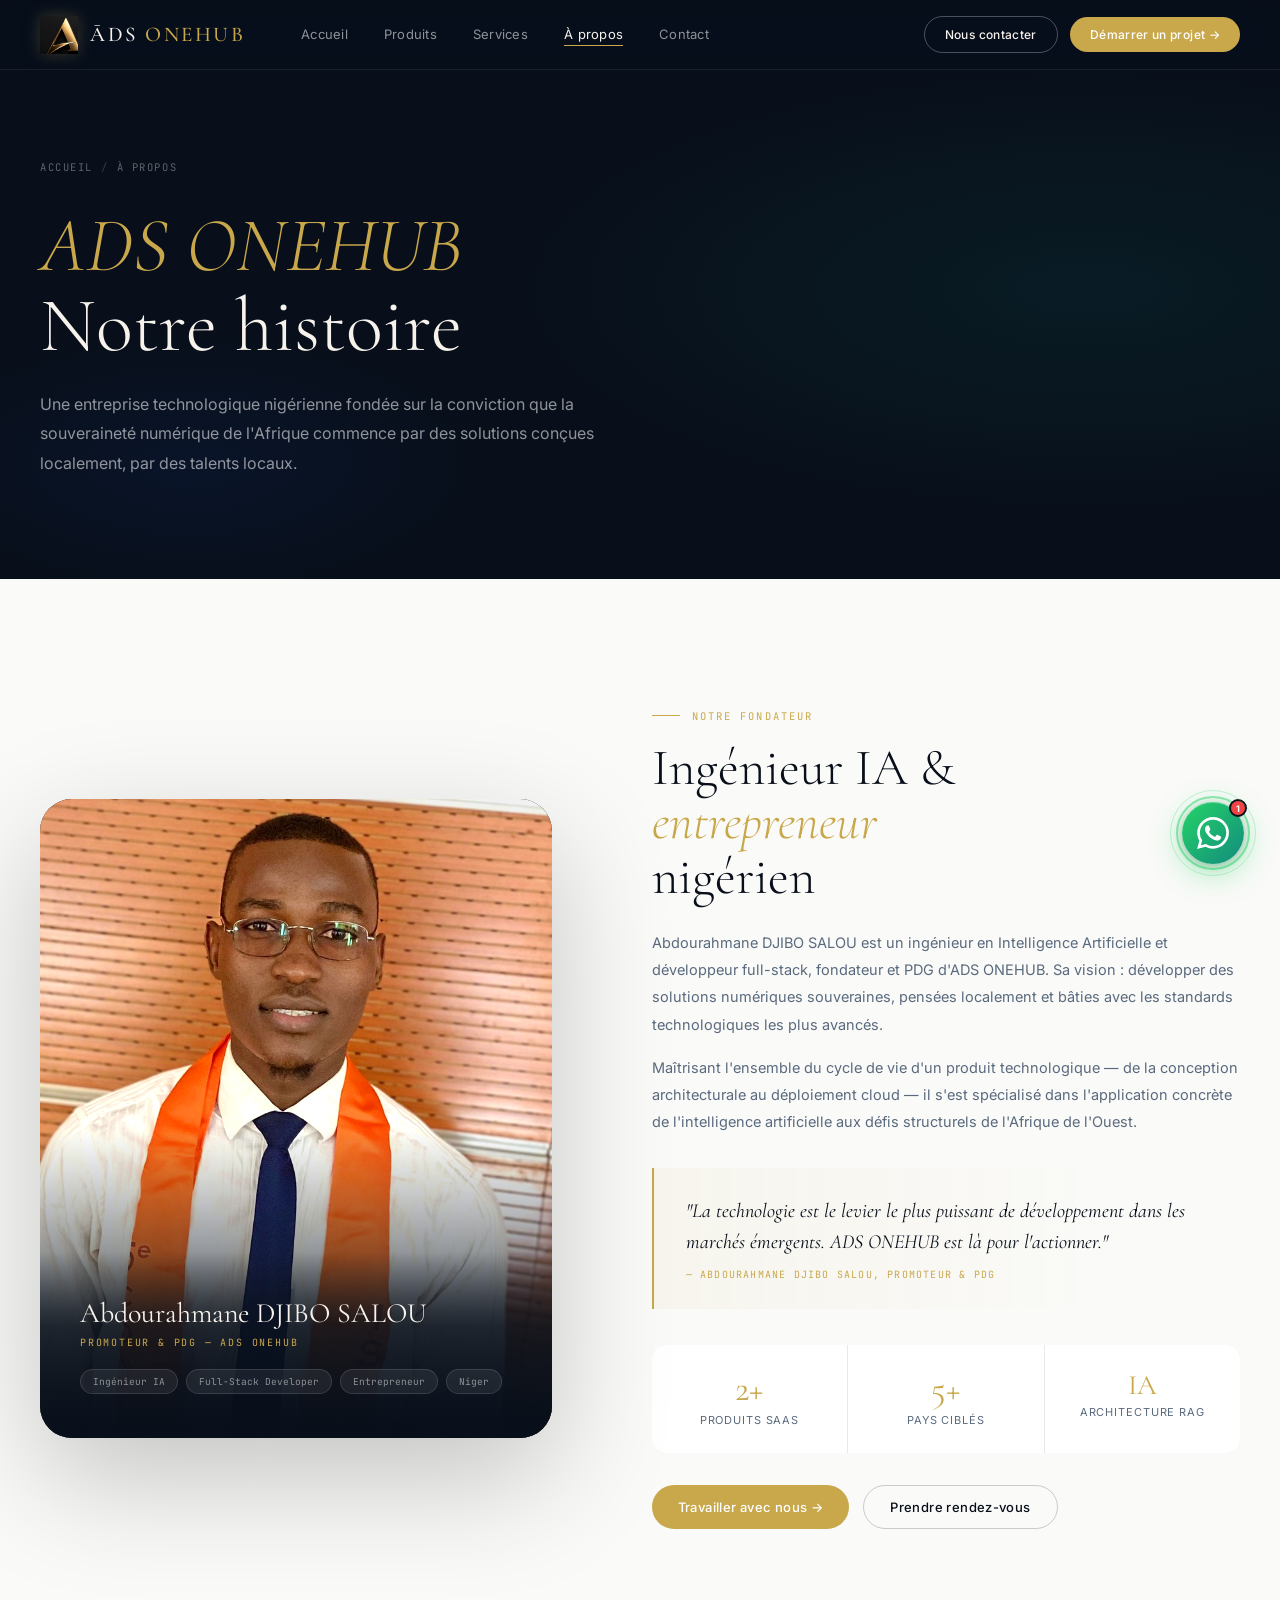
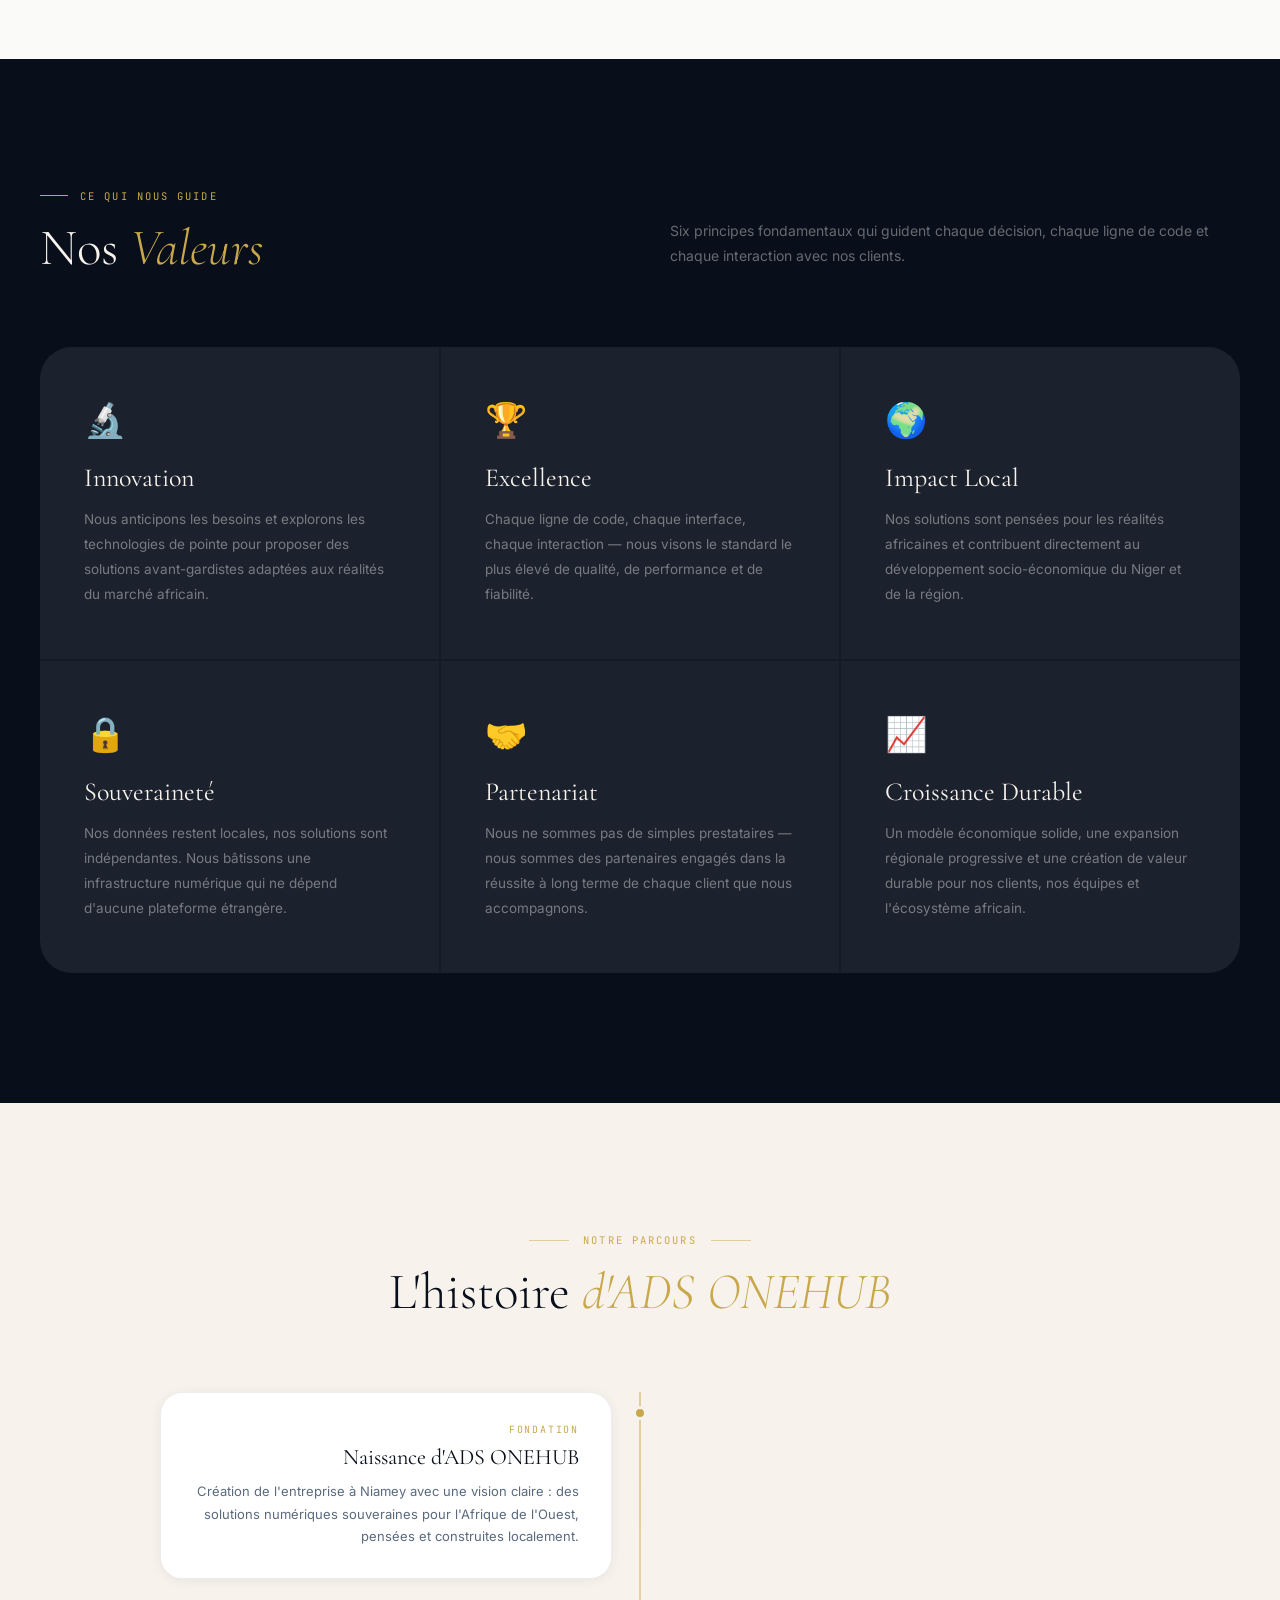
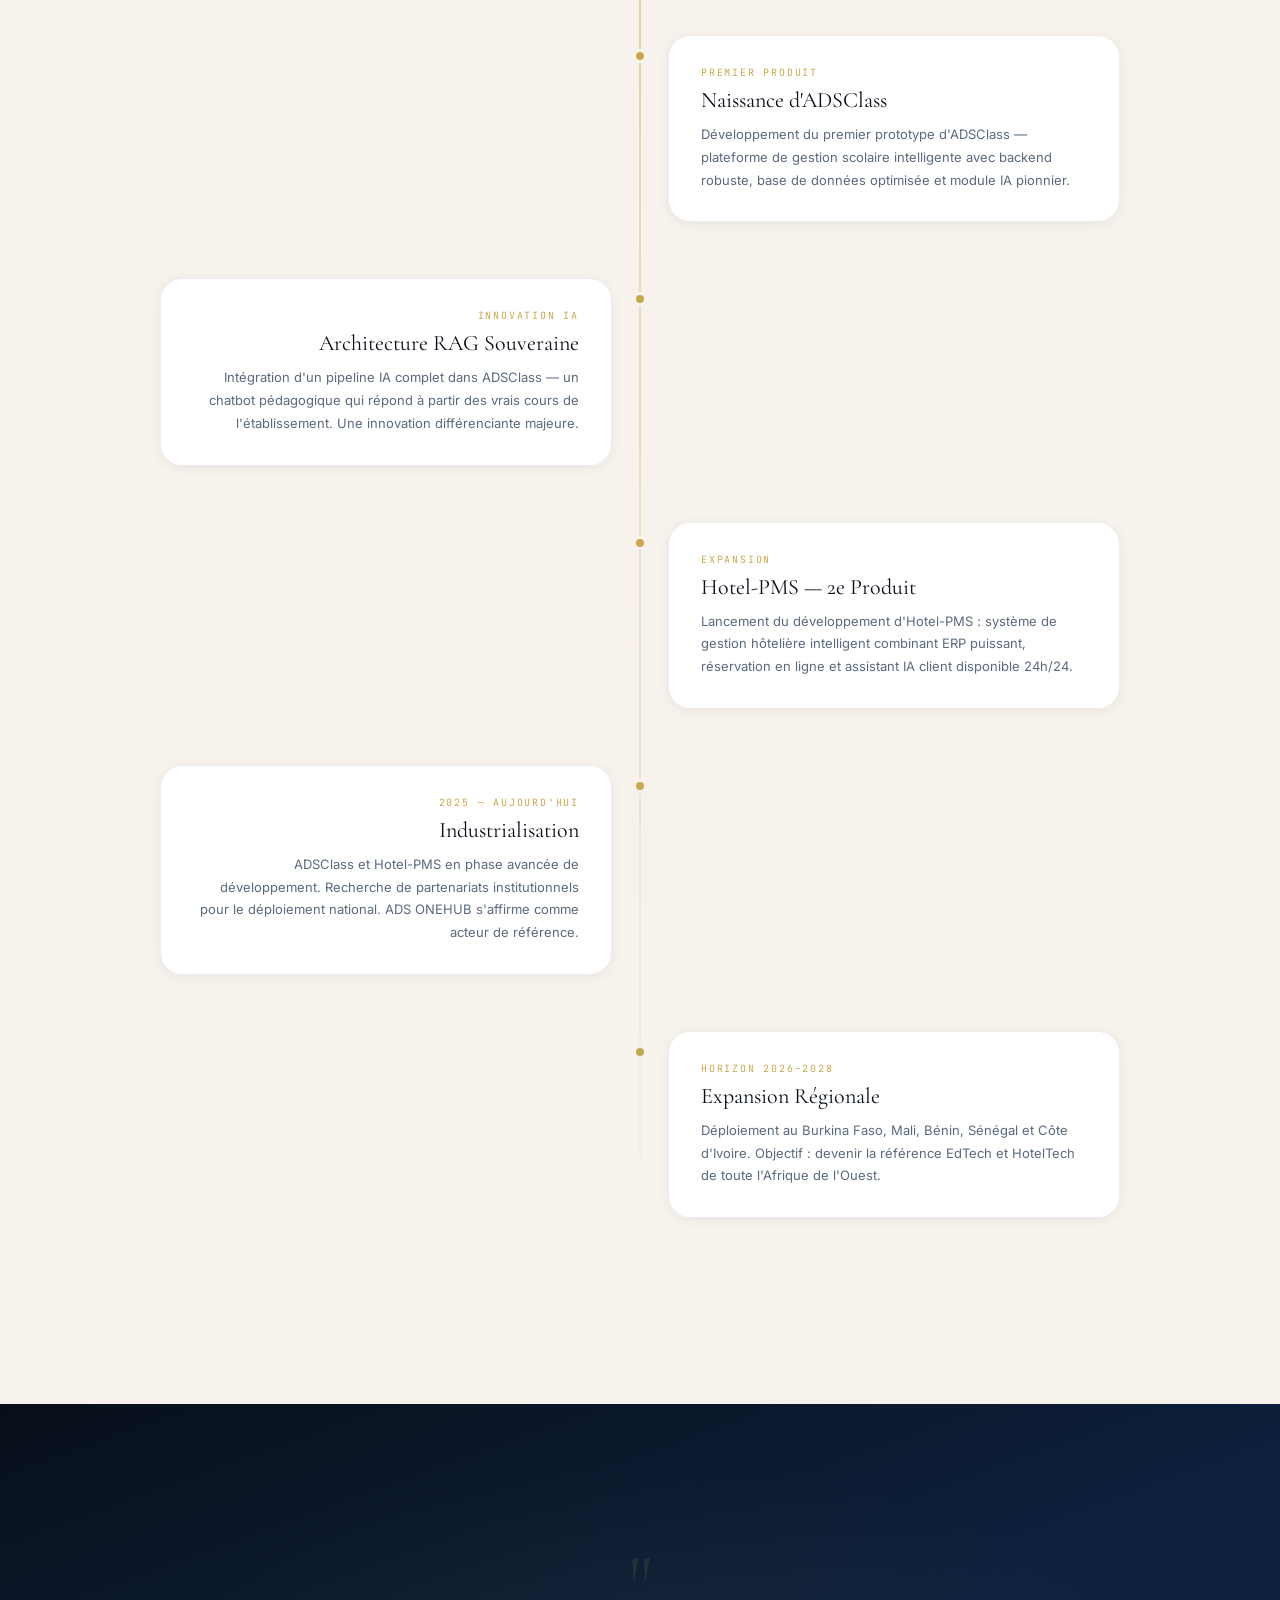
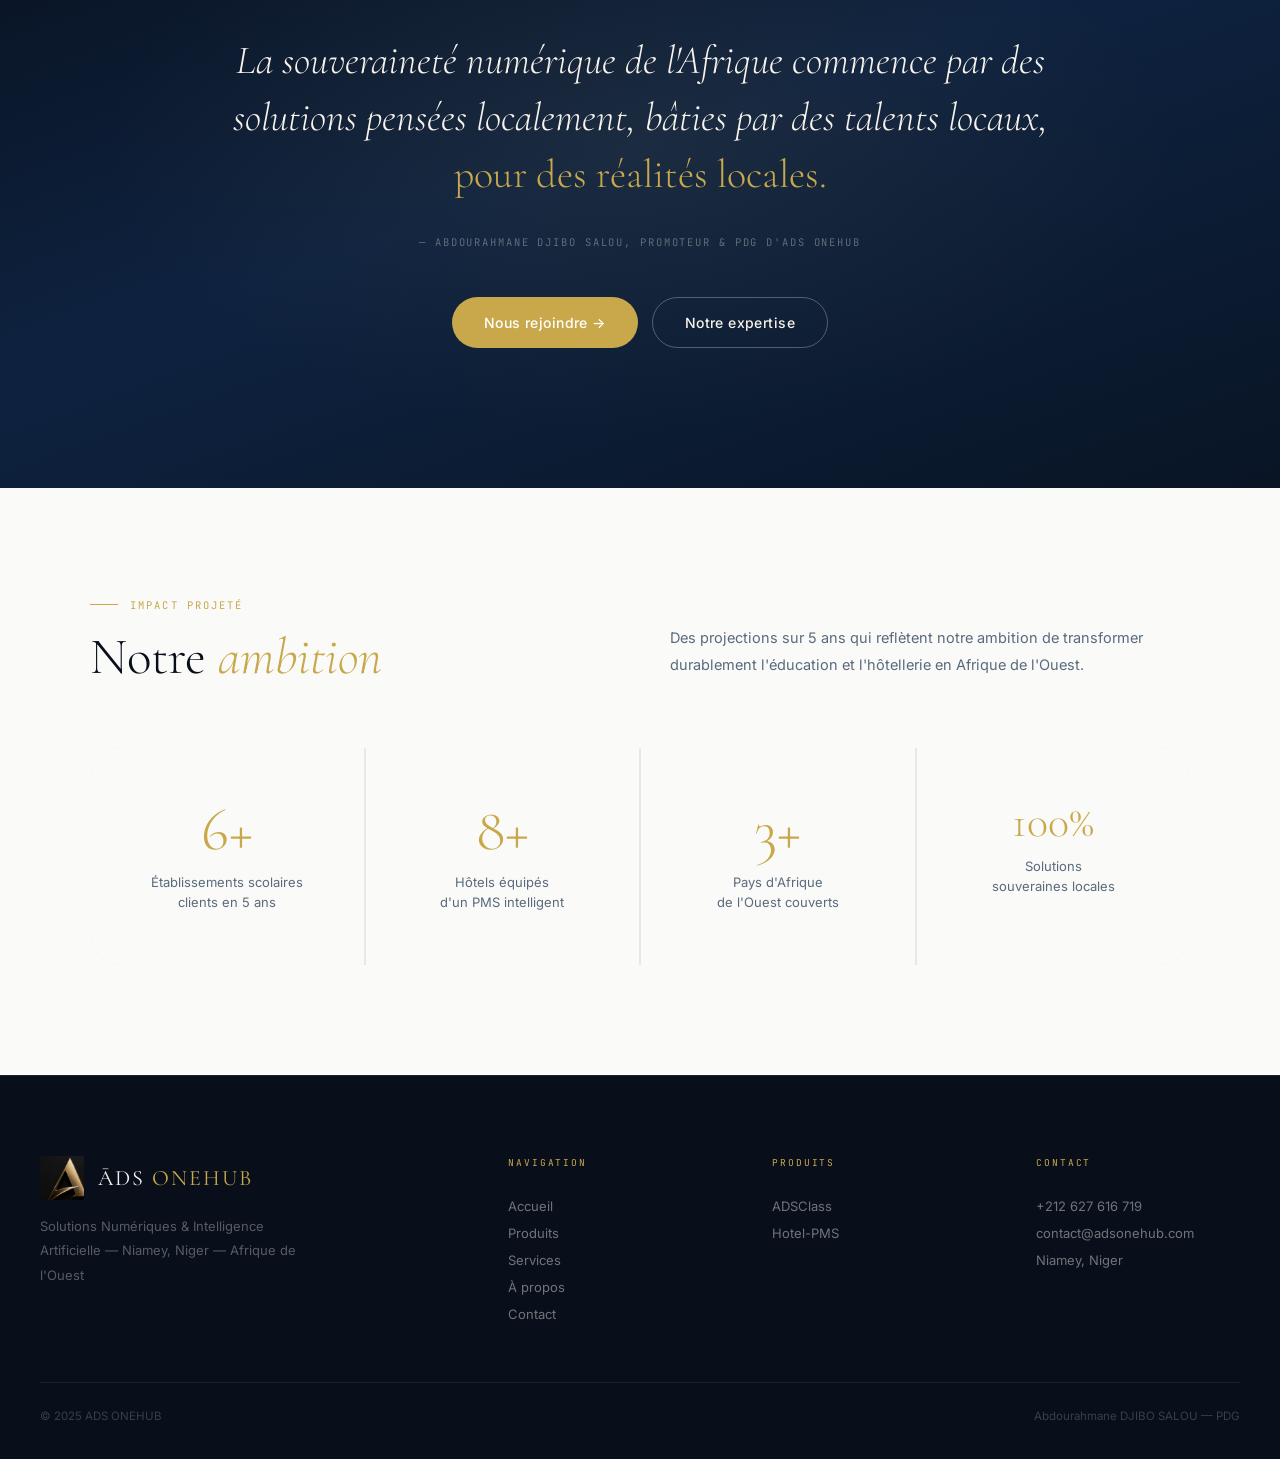
==== commit 3fbdb9d9: "Refonte du site ADS ONEHUB et mise à jour du contenu" ====
--- a/apropos.html
+++ b/apropos.html
@@ -3,12 +3,12 @@
 <head>
 <meta charset="UTF-8">
 <meta name="viewport" content="width=device-width, initial-scale=1.0">
-<title>À Propos — ADS TECH | Abdourahmane DJIBO SALOU, Ingénieur IA Niger</title>
-<!-- ══════════ SEO ULTRA-PREMIUM — ADS TECH ══════════ -->
+<title>À Propos — ADS ONEHUB | Abdourahmane DJIBO SALOU, Ingénieur IA Niger</title>
+<!-- ══════════ SEO ULTRA-PREMIUM — ADS ONEHUB ══════════ -->
   <!-- Primary -->
-  <meta name="description" content="ADS TECH fondée par Abdourahmane DJIBO SALOU, ingénieur en IA et entrepreneur nigérien. Notre mission : des solutions numériques souveraines pour l'Afrique de l'Ouest.">
-  <meta name="keywords" content="ADS TECH Niger, Abdourahmane DJIBO SALOU, ingénieur IA Niger, entrepreneur tech Afrique, startup tech Niger, souveraineté numérique Afrique, Ads Tech fondateur, ADSTECH histoire">
-  <meta name="author" content="ADS TECH — Abdourahmane DJIBO SALOU">
+  <meta name="description" content="ADS ONEHUB fondée par Abdourahmane DJIBO SALOU, ingénieur en IA et entrepreneur nigérien. Notre mission : des solutions numériques souveraines pour l'Afrique de l'Ouest.">
+  <meta name="keywords" content="ADS ONEHUB Niger, Abdourahmane DJIBO SALOU, ingénieur IA Niger, entrepreneur tech Afrique, startup tech Niger, souveraineté numérique Afrique, Ads Onehub fondateur, ADSONEHUB histoire">
+  <meta name="author" content="ADS ONEHUB — Abdourahmane DJIBO SALOU">
   <meta name="robots" content="index, follow, max-image-preview:large, max-snippet:-1, max-video-preview:-1">
   <meta name="googlebot" content="index, follow">
   <meta name="language" content="French">
@@ -20,21 +20,21 @@
   <!-- Open Graph / Facebook / WhatsApp / LinkedIn -->
   <meta property="og:type" content="website">
   <meta property="og:url" content="https://www.adstech.net/apropos.html">
-  <meta property="og:site_name" content="ADS TECH">
-  <meta property="og:title" content="À Propos — ADS TECH &amp; Abdourahmane DJIBO SALOU">
-  <meta property="og:description" content="Découvrez l'histoire d'ADS TECH, fondée à Niamey par Abdourahmane DJIBO SALOU, ingénieur en Intelligence Artificielle, pour digitaliser l'Afrique de l'Ouest.">
+  <meta property="og:site_name" content="ADS ONEHUB">
+  <meta property="og:title" content="À Propos — ADS ONEHUB &amp; Abdourahmane DJIBO SALOU">
+  <meta property="og:description" content="Découvrez l'histoire d'ADS ONEHUB, fondée à Niamey par Abdourahmane DJIBO SALOU, ingénieur en Intelligence Artificielle, pour digitaliser l'Afrique de l'Ouest.">
   <meta property="og:image" content="https://www.adstech.net/og-image.jpg">
   <meta property="og:image:width" content="1200">
   <meta property="og:image:height" content="630">
-  <meta property="og:image:alt" content="ADS TECH — Solutions Numériques &amp; Intelligence Artificielle">
+  <meta property="og:image:alt" content="ADS ONEHUB — Solutions Numériques &amp; Intelligence Artificielle">
   <meta property="og:locale" content="fr_FR">
 
   <!-- Twitter / X Card -->
   <meta name="twitter:card" content="summary_large_image">
-  <meta name="twitter:title" content="ADS TECH — Notre Histoire &amp; Notre Mission">
-  <meta name="twitter:description" content="Découvrez l'histoire d'ADS TECH, fondée à Niamey par Abdourahmane DJIBO SALOU, ingénieur en Intelligence Artificielle, pour digitaliser l'Afrique de l'Ouest.">
+  <meta name="twitter:title" content="ADS ONEHUB — Notre Histoire &amp; Notre Mission">
+  <meta name="twitter:description" content="Découvrez l'histoire d'ADS ONEHUB, fondée à Niamey par Abdourahmane DJIBO SALOU, ingénieur en Intelligence Artificielle, pour digitaliser l'Afrique de l'Ouest.">
   <meta name="twitter:image" content="https://www.adstech.net/og-image.jpg">
-  <meta name="twitter:image:alt" content="ADS TECH Logo">
+  <meta name="twitter:image:alt" content="ADS ONEHUB Logo">
 
   <!-- Favicon -->
   <link rel="icon" type="image/x-icon" href="favicon.ico">
@@ -50,17 +50,17 @@
   {
     "@context": "https://schema.org",
     "@type": "Organization",
-    "name": "ADS TECH",
-    "alternateName": ["AdsTech", "Ads Tech", "ADSTECH", "ADS-TECH"],
+    "name": "ADS ONEHUB",
+    "alternateName": ["AdsOnehub", "Ads Onehub", "ADSONEHUB", "ADS-ONEHUB"],
     "url": "https://www.adstech.net",
     "logo": "https://www.adstech.net/logo.png",
-    "description": "ADS TECH conçoit des plateformes numériques intelligentes pour l'Afrique de l'Ouest. Intelligence Artificielle, ERP Scolaire (ADSClass) et Gestion Hôtelière (Hotel-PMS).",
+    "description": "ADS ONEHUB conçoit des plateformes numériques intelligentes pour l'Afrique de l'Ouest. Intelligence Artificielle, ERP Scolaire (ADSClass) et Gestion Hôtelière (Hotel-PMS).",
     "foundingLocation": {"@type": "Place", "name": "Niamey, Niger"},
     "areaServed": ["Niger", "Afrique de l'Ouest", "Maroc"],
     "contactPoint": {
       "@type": "ContactPoint",
       "telephone": "+212627616719",
-      "email": "djibo.abderrahmane@hec.ac.ma",
+      "email": "contact@adsonehub.com",
       "contactType": "customer service",
       "availableLanguage": ["French", "English", "Arabic"]
     },
@@ -413,8 +413,8 @@
 <nav class="nav">
   <div class="nav-wrap">
     <a href="index.html" class="nav-logo nav-logo-img">
-      <img src="logo.png" alt="ADS TECH — Intelligence Artificielle &amp; Solutions Numériques" class="nav-logo-img-el">
-      <span class="nav-logo-text">ĀDS <em>TECH</em></span>
+      <img src="logo.png" alt="ADS ONEHUB — Intelligence Artificielle &amp; Solutions Numériques" class="nav-logo-img-el">
+      <span class="nav-logo-text">ĀDS <em>ONEHUB</em></span>
     </a>
     <div class="nav-links">
       <a href="index.html">Accueil</a><a href="produits.html">Produits</a>
@@ -437,7 +437,7 @@
   <div class="page-hero-bg"></div>
   <div class="page-hero-inner">
     <div class="breadcrumb"><a href="index.html">Accueil</a><span>/</span>À Propos</div>
-    <h1><em>ADS TECH</em><br>Notre histoire</h1>
+    <h1><em>ADS ONEHUB</em><br>Notre histoire</h1>
     <p>Une entreprise technologique nigérienne fondée sur la conviction que la souveraineté numérique de l'Afrique commence par des solutions conçues localement, par des talents locaux.</p>
   </div>
 </section>
@@ -445,16 +445,16 @@
 <!-- FOUNDER -->
 <section class="founder-section">
   <div class="founder-inner">
-    <div class="founder-portrait">
-      <div class="founder-portrait-bg"></div>
+    <div class="founder-portrait" data-reveal>
+      <div class="founder-portrait-bg" data-reveal></div>
       <img
         src="photo_fondateur.jpg"
-        alt="Abdourahmane DJIBO SALOU — Fondateur &amp; PDG ADS TECH"
+        alt="Abdourahmane DJIBO SALOU — Fondateur &amp; PDG ADS ONEHUB"
         class="founder-photo"
       >
       <div class="founder-card-overlay">
         <div class="founder-name">Abdourahmane DJIBO SALOU</div>
-        <div class="founder-role">Promoteur &amp; PDG — ADS TECH</div>
+        <div class="founder-role">Promoteur &amp; PDG — ADS ONEHUB</div>
         <div class="founder-chips">
           <span class="founder-chip">Ingénieur IA</span>
           <span class="founder-chip">Full-Stack Developer</span>
@@ -463,13 +463,13 @@
         </div>
       </div>
     </div>
-    <div class="founder-content">
+    <div class="founder-content" data-reveal>
       <div class="s-label">Notre Fondateur</div>
       <h2 class="founder-heading">Ingénieur IA &amp;<br><em>entrepreneur</em><br>nigérien</h2>
-      <p class="founder-text">Abdourahmane DJIBO SALOU est un ingénieur en Intelligence Artificielle et développeur full-stack, fondateur et PDG d'ADS TECH. Sa vision : développer des solutions numériques souveraines, pensées localement et bâties avec les standards technologiques les plus avancés.</p>
+      <p class="founder-text">Abdourahmane DJIBO SALOU est un ingénieur en Intelligence Artificielle et développeur full-stack, fondateur et PDG d'ADS ONEHUB. Sa vision : développer des solutions numériques souveraines, pensées localement et bâties avec les standards technologiques les plus avancés.</p>
       <p class="founder-text">Maîtrisant l'ensemble du cycle de vie d'un produit technologique — de la conception architecturale au déploiement cloud — il s'est spécialisé dans l'application concrète de l'intelligence artificielle aux défis structurels de l'Afrique de l'Ouest.</p>
       <div class="founder-quote">
-        <p>"La technologie est le levier le plus puissant de développement dans les marchés émergents. ADS TECH est là pour l'actionner."</p>
+        <p>"La technologie est le levier le plus puissant de développement dans les marchés émergents. ADS ONEHUB est là pour l'actionner."</p>
         <cite>— Abdourahmane DJIBO SALOU, Promoteur &amp; PDG</cite>
       </div>
       <div class="founder-stats">
@@ -496,12 +496,12 @@
       <p style="font-size:14px;color:rgba(255,255,255,.38);line-height:1.85;padding-bottom:6px">Six principes fondamentaux qui guident chaque décision, chaque ligne de code et chaque interaction avec nos clients.</p>
     </div>
     <div class="values-grid">
-      <div class="val-tile"><span class="val-tile-icon">🔬</span><div class="val-tile-name">Innovation</div><p class="val-tile-desc">Nous anticipons les besoins et explorons les technologies de pointe pour proposer des solutions avant-gardistes adaptées aux réalités du marché africain.</p></div>
-      <div class="val-tile"><span class="val-tile-icon">🏆</span><div class="val-tile-name">Excellence</div><p class="val-tile-desc">Chaque ligne de code, chaque interface, chaque interaction — nous visons le standard le plus élevé de qualité, de performance et de fiabilité.</p></div>
-      <div class="val-tile"><span class="val-tile-icon">🌍</span><div class="val-tile-name">Impact Local</div><p class="val-tile-desc">Nos solutions sont pensées pour les réalités africaines et contribuent directement au développement socio-économique du Niger et de la région.</p></div>
-      <div class="val-tile"><span class="val-tile-icon">🔒</span><div class="val-tile-name">Souveraineté</div><p class="val-tile-desc">Nos données restent locales, nos solutions sont indépendantes. Nous bâtissons une infrastructure numérique qui ne dépend d'aucune plateforme étrangère.</p></div>
-      <div class="val-tile"><span class="val-tile-icon">🤝</span><div class="val-tile-name">Partenariat</div><p class="val-tile-desc">Nous ne sommes pas de simples prestataires — nous sommes des partenaires engagés dans la réussite à long terme de chaque client que nous accompagnons.</p></div>
-      <div class="val-tile"><span class="val-tile-icon">📈</span><div class="val-tile-name">Croissance Durable</div><p class="val-tile-desc">Un modèle économique solide, une expansion régionale progressive et une création de valeur durable pour nos clients, nos équipes et l'écosystème africain.</p></div>
+      <div class="val-tile" data-reveal><span class="val-tile-icon">🔬</span><div class="val-tile-name" data-reveal>Innovation</div><p class="val-tile-desc">Nous anticipons les besoins et explorons les technologies de pointe pour proposer des solutions avant-gardistes adaptées aux réalités du marché africain.</p></div>
+      <div class="val-tile" data-reveal><span class="val-tile-icon">🏆</span><div class="val-tile-name" data-reveal>Excellence</div><p class="val-tile-desc">Chaque ligne de code, chaque interface, chaque interaction — nous visons le standard le plus élevé de qualité, de performance et de fiabilité.</p></div>
+      <div class="val-tile" data-reveal><span class="val-tile-icon">🌍</span><div class="val-tile-name" data-reveal>Impact Local</div><p class="val-tile-desc">Nos solutions sont pensées pour les réalités africaines et contribuent directement au développement socio-économique du Niger et de la région.</p></div>
+      <div class="val-tile" data-reveal><span class="val-tile-icon">🔒</span><div class="val-tile-name" data-reveal>Souveraineté</div><p class="val-tile-desc">Nos données restent locales, nos solutions sont indépendantes. Nous bâtissons une infrastructure numérique qui ne dépend d'aucune plateforme étrangère.</p></div>
+      <div class="val-tile" data-reveal><span class="val-tile-icon">🤝</span><div class="val-tile-name" data-reveal>Partenariat</div><p class="val-tile-desc">Nous ne sommes pas de simples prestataires — nous sommes des partenaires engagés dans la réussite à long terme de chaque client que nous accompagnons.</p></div>
+      <div class="val-tile" data-reveal><span class="val-tile-icon">📈</span><div class="val-tile-name" data-reveal>Croissance Durable</div><p class="val-tile-desc">Un modèle économique solide, une expansion régionale progressive et une création de valeur durable pour nos clients, nos équipes et l'écosystème africain.</p></div>
     </div>
   </div>
 </section>
@@ -511,19 +511,19 @@
   <div class="timeline-inner">
     <div style="text-align:center;margin-bottom:0">
       <div style="font-family:var(--mono);font-size:10.5px;letter-spacing:.2em;color:var(--gold);text-transform:uppercase;margin-bottom:18px;display:flex;align-items:center;justify-content:center;gap:14px"><span style="width:40px;height:1px;background:var(--gold);opacity:.5;display:inline-block"></span>Notre Parcours<span style="width:40px;height:1px;background:var(--gold);opacity:.5;display:inline-block"></span></div>
-      <h2 style="font-family:var(--serif);font-size:clamp(36px,4vw,56px);font-weight:300;color:var(--navy);line-height:1.07">L'histoire <em style="font-style:italic;color:var(--gold)">d'ADS TECH</em></h2>
+      <h2 style="font-family:var(--serif);font-size:clamp(36px,4vw,56px);font-weight:300;color:var(--navy);line-height:1.07">L'histoire <em style="font-style:italic;color:var(--gold)">d'ADS ONEHUB</em></h2>
     </div>
     <div class="timeline">
-      <div class="tl-item">
+      <div class="tl-item" data-reveal>
         <div class="tl-card left">
           <div class="tl-year">Fondation</div>
-          <div class="tl-title">Naissance d'ADS TECH</div>
+          <div class="tl-title">Naissance d'ADS ONEHUB</div>
           <p class="tl-desc">Création de l'entreprise à Niamey avec une vision claire : des solutions numériques souveraines pour l'Afrique de l'Ouest, pensées et construites localement.</p>
         </div>
         <div class="tl-dot"><div class="tl-dot-inner"></div></div>
         <div class="tl-spacer"></div>
       </div>
-      <div class="tl-item">
+      <div class="tl-item" data-reveal>
         <div class="tl-spacer"></div>
         <div class="tl-dot"><div class="tl-dot-inner"></div></div>
         <div class="tl-card right">
@@ -532,7 +532,7 @@
           <p class="tl-desc">Développement du premier prototype d'ADSClass — plateforme de gestion scolaire intelligente avec backend robuste, base de données optimisée et module IA pionnier.</p>
         </div>
       </div>
-      <div class="tl-item">
+      <div class="tl-item" data-reveal>
         <div class="tl-card left">
           <div class="tl-year">Innovation IA</div>
           <div class="tl-title">Architecture RAG Souveraine</div>
@@ -541,7 +541,7 @@
         <div class="tl-dot"><div class="tl-dot-inner"></div></div>
         <div class="tl-spacer"></div>
       </div>
-      <div class="tl-item">
+      <div class="tl-item" data-reveal>
         <div class="tl-spacer"></div>
         <div class="tl-dot"><div class="tl-dot-inner"></div></div>
         <div class="tl-card right">
@@ -550,16 +550,16 @@
           <p class="tl-desc">Lancement du développement d'Hotel-PMS : système de gestion hôtelière intelligent combinant ERP puissant, réservation en ligne et assistant IA client disponible 24h/24.</p>
         </div>
       </div>
-      <div class="tl-item">
+      <div class="tl-item" data-reveal>
         <div class="tl-card left">
           <div class="tl-year">2025 — Aujourd'hui</div>
           <div class="tl-title">Industrialisation</div>
-          <p class="tl-desc">ADSClass et Hotel-PMS en phase avancée de développement. Recherche de partenariats institutionnels pour le déploiement national. ADS TECH s'affirme comme acteur de référence.</p>
+          <p class="tl-desc">ADSClass et Hotel-PMS en phase avancée de développement. Recherche de partenariats institutionnels pour le déploiement national. ADS ONEHUB s'affirme comme acteur de référence.</p>
         </div>
         <div class="tl-dot"><div class="tl-dot-inner"></div></div>
         <div class="tl-spacer"></div>
       </div>
-      <div class="tl-item">
+      <div class="tl-item" data-reveal>
         <div class="tl-spacer"></div>
         <div class="tl-dot"><div class="tl-dot-inner"></div></div>
         <div class="tl-card right">
@@ -577,7 +577,7 @@
   <div class="mission-inner">
     <div class="mission-ornament">"</div>
     <p class="mission-quote">La souveraineté numérique de l'Afrique commence par des solutions pensées localement, bâties par des talents locaux, <em>pour des réalités locales.</em></p>
-    <div class="mission-cite">— Abdourahmane DJIBO SALOU, Promoteur &amp; PDG d'ADS TECH</div>
+    <div class="mission-cite">— Abdourahmane DJIBO SALOU, Promoteur &amp; PDG d'ADS ONEHUB</div>
     <div style="margin-top:48px;display:flex;gap:14px;justify-content:center;flex-wrap:wrap">
       <a href="contact.html" class="btn btn-gold btn-lg">Nous rejoindre →</a>
       <a href="services.html" class="btn btn-outline-light btn-lg">Notre expertise</a>
@@ -619,14 +619,14 @@
 <footer class="footer">
   <div class="footer-grid">
     <div class="footer-brand"><div class="footer-brand-name footer-brand-logo">
-        <img src="logo.png" alt="ADS TECH" class="footer-logo-img">
-        <span>ĀDS <em>TECH</em></span>
+        <img src="logo.png" alt="ADS ONEHUB" class="footer-logo-img">
+        <span>ĀDS <em>ONEHUB</em></span>
       </div><p>Solutions Numériques &amp; Intelligence Artificielle — Niamey, Niger — Afrique de l'Ouest</p></div>
     <div class="footer-col"><div class="footer-col-title">Navigation</div><a href="index.html">Accueil</a><a href="produits.html">Produits</a><a href="services.html">Services</a><a href="apropos.html">À propos</a><a href="contact.html">Contact</a></div>
     <div class="footer-col"><div class="footer-col-title">Produits</div><a href="produits.html">ADSClass</a><a href="produits.html">Hotel-PMS</a></div>
-    <div class="footer-col"><div class="footer-col-title">Contact</div><a href="tel:+212627616719">+212 627 616 719</a><a href="mailto:djibo.abderrahmane@hec.ac.ma">djibo.abderrahmane@hec.ac.ma</a><a>Niamey, Niger</a></div>
-  </div>
-  <div class="footer-bottom"><span>© 2025 ADS TECH</span><span>Abdourahmane DJIBO SALOU — PDG</span></div>
+    <div class="footer-col"><div class="footer-col-title">Contact</div><a href="tel:+212627616719">+212 627 616 719</a><a href="mailto:contact@adsonehub.com">contact@adsonehub.com</a><a>Niamey, Niger</a></div>
+  </div>
+  <div class="footer-bottom"><span>© 2025 ADS ONEHUB</span><span>Abdourahmane DJIBO SALOU — PDG</span></div>
 </footer>
 <script src="shared.js"></script>
 <!-- ══ WHATSAPP FLOATING — ULTRA PREMIUM ══════════════════ -->
@@ -644,7 +644,7 @@
       👋 Bonjour ! Discutons de votre projet numérique.
     </div>
     <a
-      href="https://wa.me/212627616719?text=Bonjour%20ADS%20TECH%20%F0%9F%91%8B%2C%20je%20souhaite%20discuter%20de%20votre%20solution%20et%20obtenir%20plus%20d%27informations."
+      href="https://wa.me/212627616719?text=Bonjour%20ADS%20ONEHUB%2C%20je%20souhaite%20discuter%20de%20votre%20solution%20et%20obtenir%20plus%20d%27informations."
       target="_blank" rel="noopener"
       class="wa-tooltip-cta"
     >
@@ -657,10 +657,10 @@
 
   <!-- Main button -->
   <a
-    href="https://wa.me/212627616719?text=Bonjour%20ADS%20TECH%20%F0%9F%91%8B%2C%20je%20souhaite%20discuter%20de%20votre%20solution%20et%20obtenir%20plus%20d%27informations."
+    href="https://wa.me/212627616719?text=Bonjour%20ADS%20ONEHUB%2C%20je%20souhaite%20discuter%20de%20votre%20solution%20et%20obtenir%20plus%20d%27informations."
     target="_blank" rel="noopener"
     class="wa-btn"
-    aria-label="Contacter ADS TECH sur WhatsApp"
+    aria-label="Contacter ADS ONEHUB sur WhatsApp"
   >
     <div class="wa-badge">1</div>
     <svg class="wa-icon" viewBox="0 0 24 24">
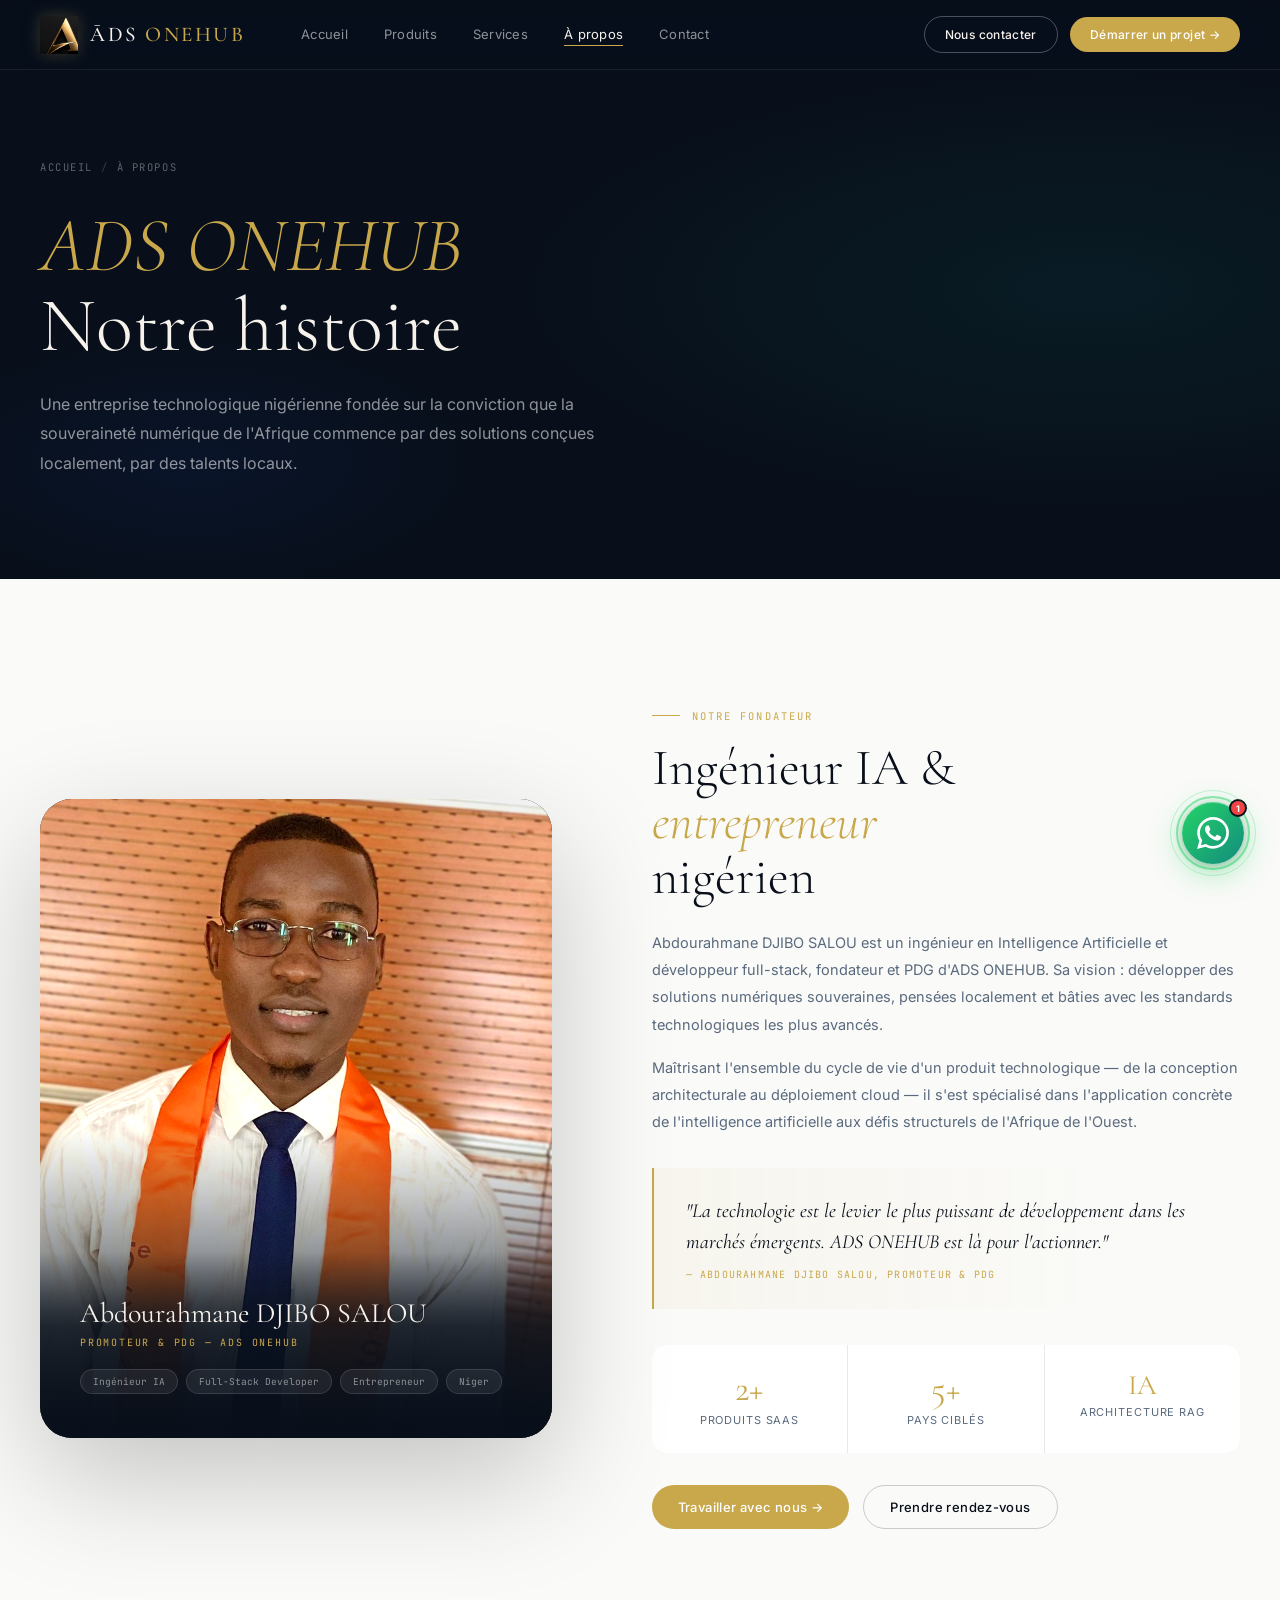
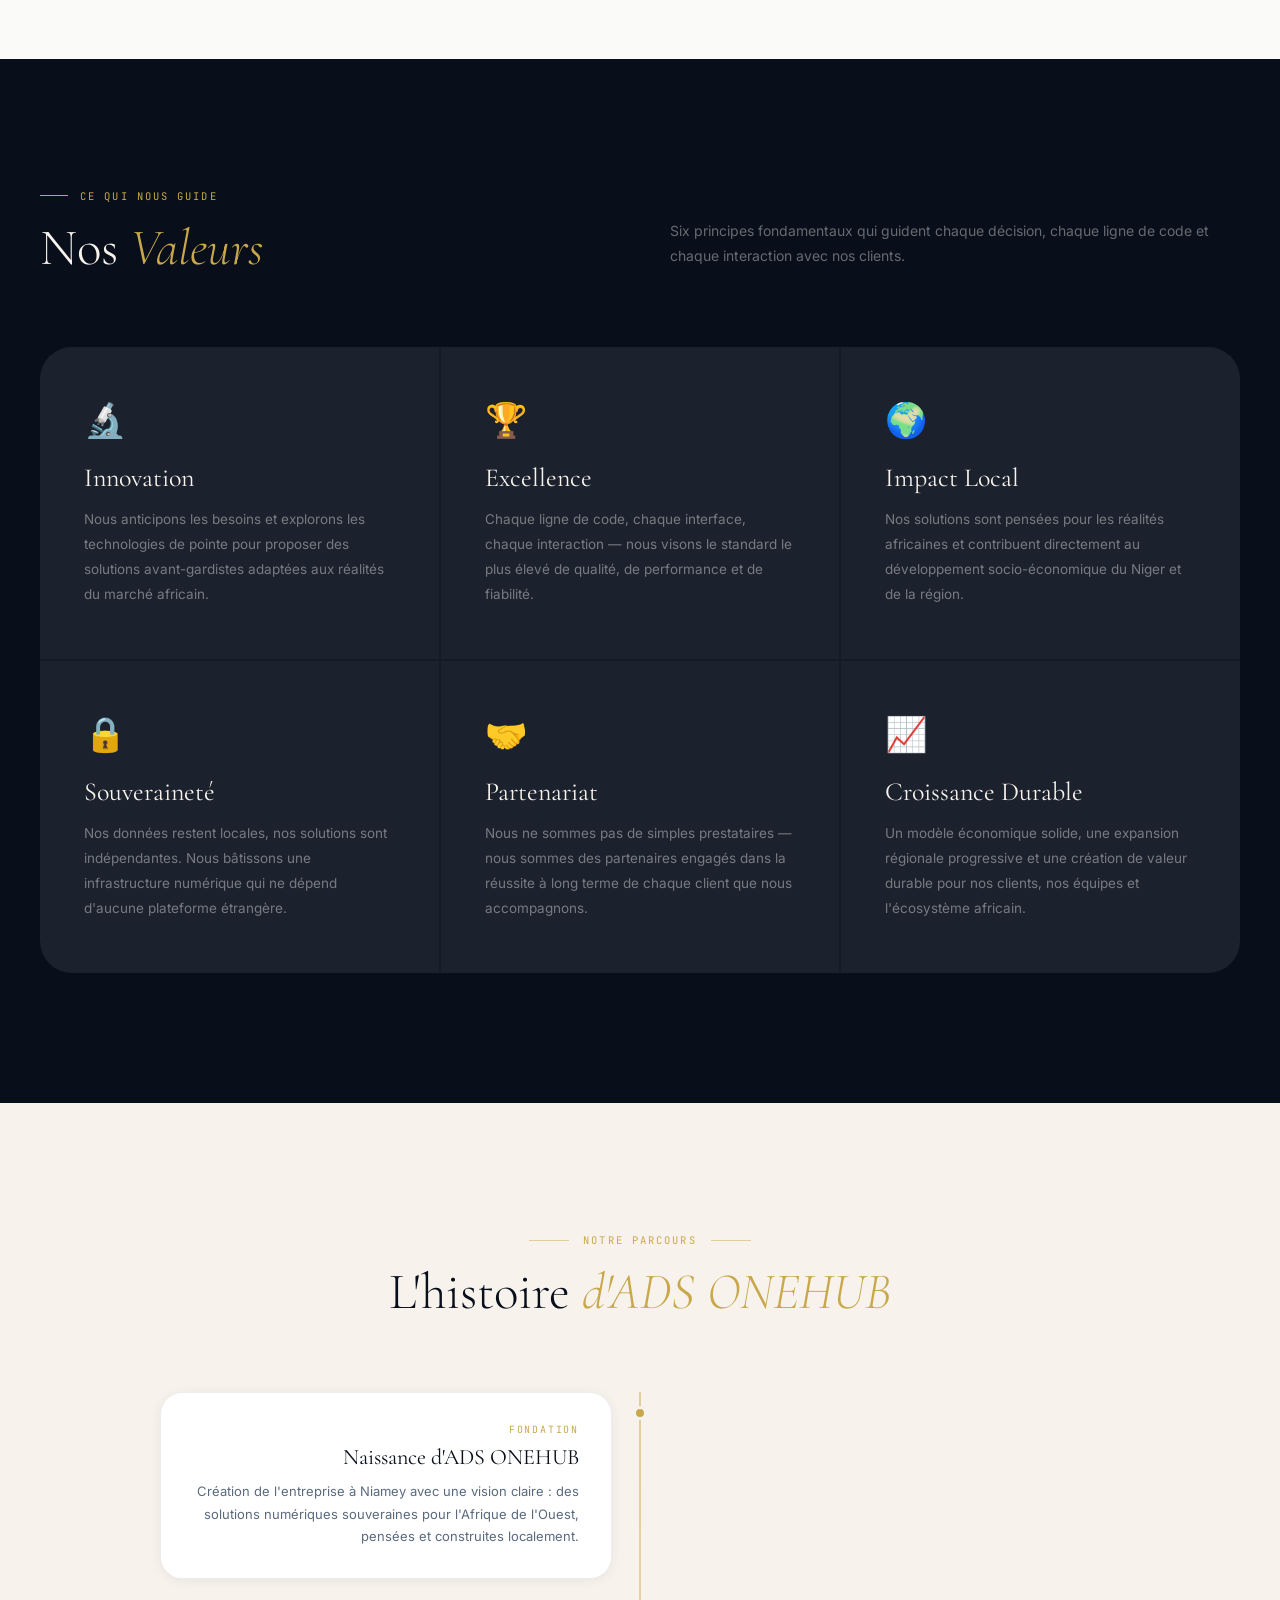
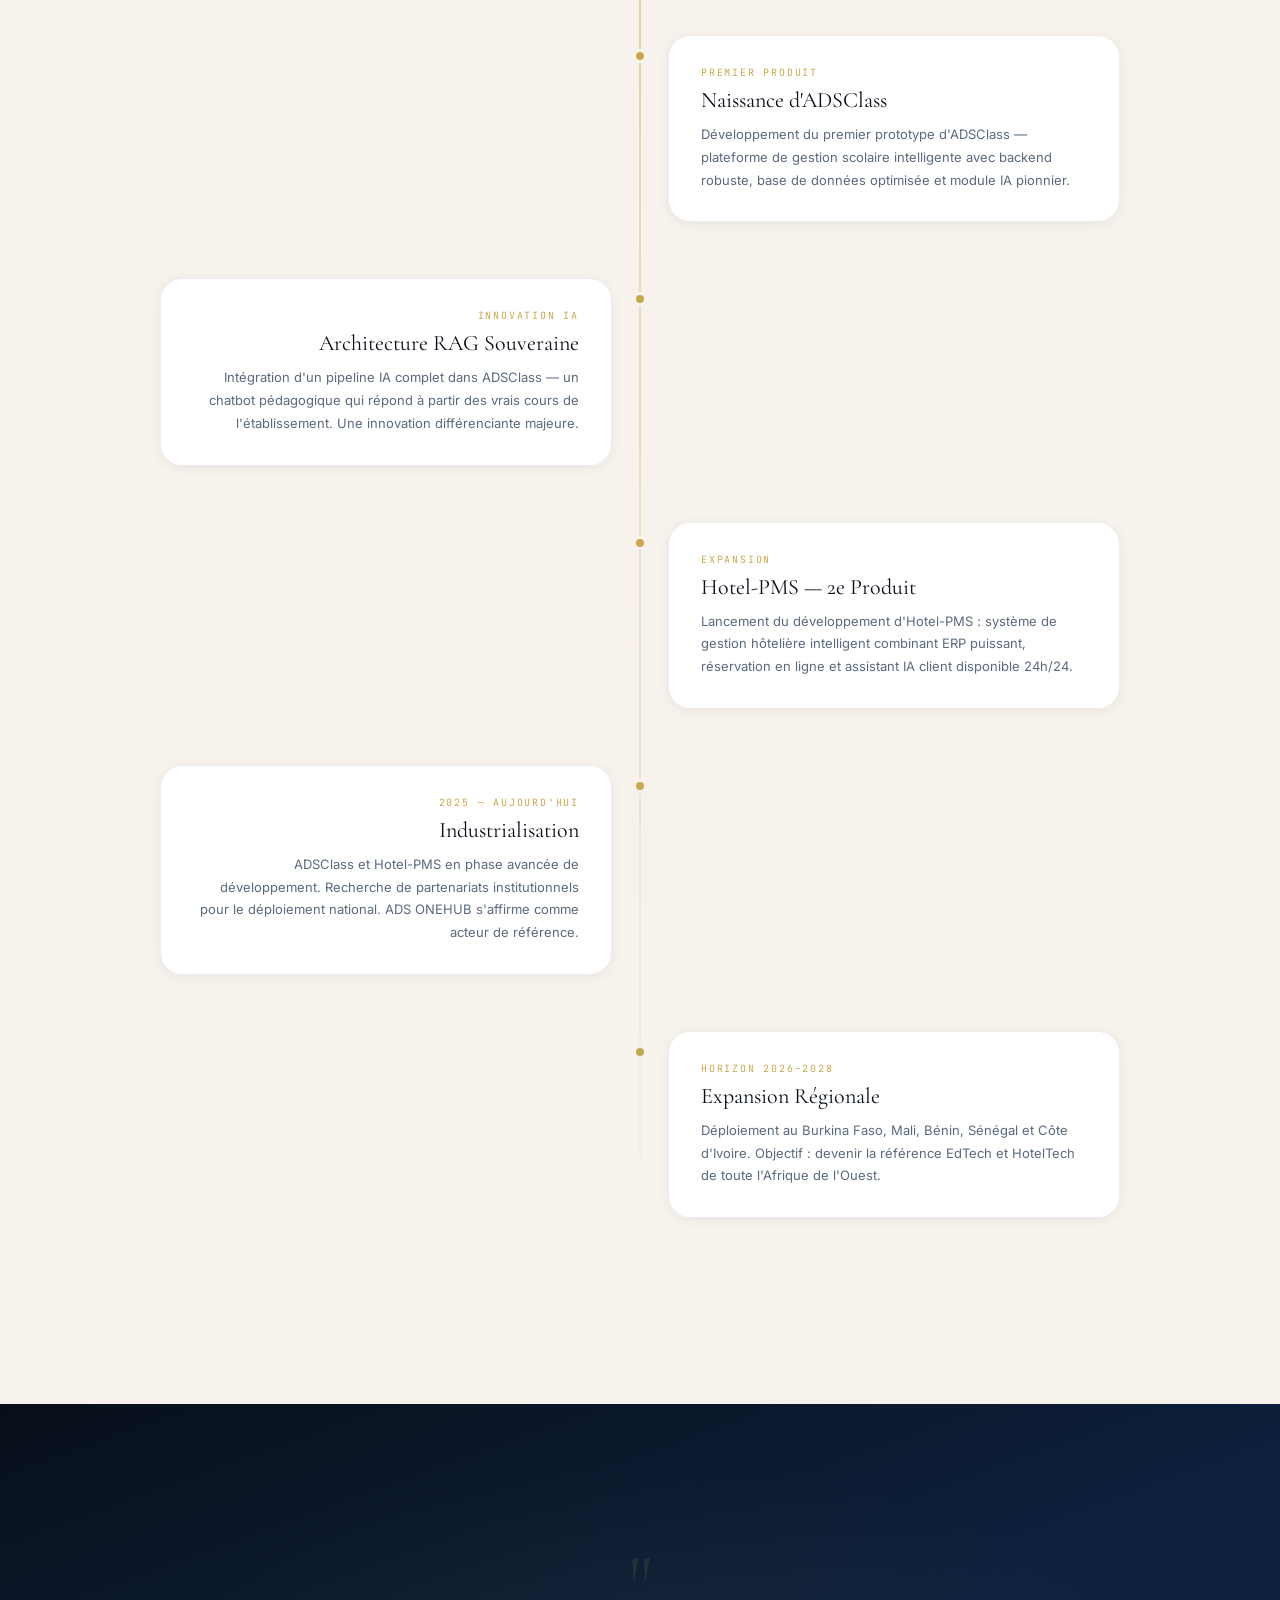
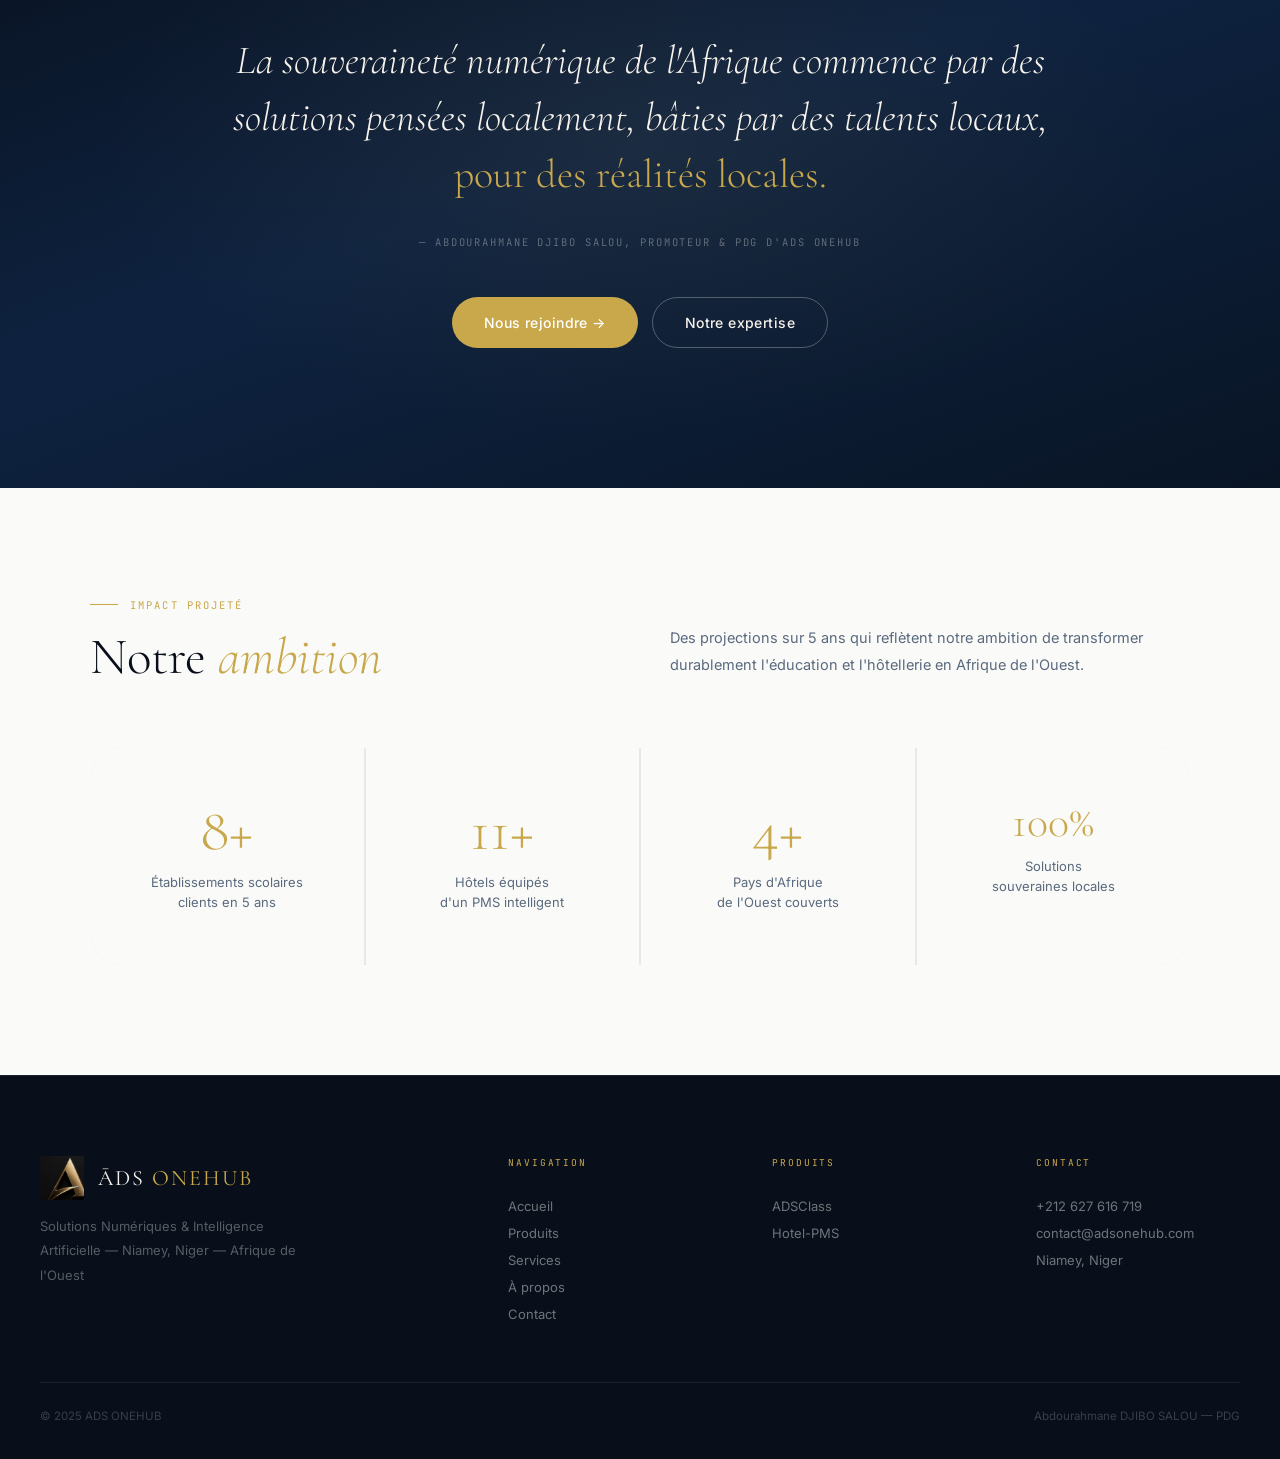
==== commit 7e60ebdb: "Mise à jour du site ADS ONEHUB et ajout des fichiers SEO/PWA" ====
--- a/apropos.html
+++ b/apropos.html
@@ -15,15 +15,15 @@
   <meta name="revisit-after" content="7 days">
   <meta name="geo.region" content="NE">
   <meta name="geo.placename" content="Niamey, Niger">
-  <link rel="canonical" href="https://www.adstech.net/apropos.html">
+  <link rel="canonical" href="https://www.adsonehub.com/apropos.html">
 
   <!-- Open Graph / Facebook / WhatsApp / LinkedIn -->
   <meta property="og:type" content="website">
-  <meta property="og:url" content="https://www.adstech.net/apropos.html">
+  <meta property="og:url" content="https://www.adsonehub.com/apropos.html">
   <meta property="og:site_name" content="ADS ONEHUB">
   <meta property="og:title" content="À Propos — ADS ONEHUB &amp; Abdourahmane DJIBO SALOU">
   <meta property="og:description" content="Découvrez l'histoire d'ADS ONEHUB, fondée à Niamey par Abdourahmane DJIBO SALOU, ingénieur en Intelligence Artificielle, pour digitaliser l'Afrique de l'Ouest.">
-  <meta property="og:image" content="https://www.adstech.net/og-image.jpg">
+  <meta property="og:image" content="https://www.adsonehub.com/og-image.jpg">
   <meta property="og:image:width" content="1200">
   <meta property="og:image:height" content="630">
   <meta property="og:image:alt" content="ADS ONEHUB — Solutions Numériques &amp; Intelligence Artificielle">
@@ -33,14 +33,18 @@
   <meta name="twitter:card" content="summary_large_image">
   <meta name="twitter:title" content="ADS ONEHUB — Notre Histoire &amp; Notre Mission">
   <meta name="twitter:description" content="Découvrez l'histoire d'ADS ONEHUB, fondée à Niamey par Abdourahmane DJIBO SALOU, ingénieur en Intelligence Artificielle, pour digitaliser l'Afrique de l'Ouest.">
-  <meta name="twitter:image" content="https://www.adstech.net/og-image.jpg">
+  <meta name="twitter:image" content="https://www.adsonehub.com/og-image.jpg">
   <meta name="twitter:image:alt" content="ADS ONEHUB Logo">
 
   <!-- Favicon -->
   <link rel="icon" type="image/x-icon" href="favicon.ico">
   <link rel="icon" type="image/png" sizes="32x32" href="favicon-32.png">
   <link rel="icon" type="image/png" sizes="16x16" href="favicon-16.png">
-  <link rel="apple-touch-icon" href="logo.png">
+  <link rel="apple-touch-icon" sizes="180x180" href="apple-touch-icon.png">
+  <link rel="icon" type="image/png" sizes="192x192" href="favicon-192.png">
+  <link rel="icon" type="image/png" sizes="512x512" href="favicon-512.png">
+  <link rel="manifest" href="manifest.json">
+  <meta name="msapplication-config" content="browserconfig.xml">
   <meta name="theme-color" content="#080F1A">
   <meta name="msapplication-TileColor" content="#080F1A">
   <meta name="msapplication-TileImage" content="logo.png">
@@ -52,8 +56,8 @@
     "@type": "Organization",
     "name": "ADS ONEHUB",
     "alternateName": ["AdsOnehub", "Ads Onehub", "ADSONEHUB", "ADS-ONEHUB"],
-    "url": "https://www.adstech.net",
-    "logo": "https://www.adstech.net/logo.png",
+    "url": "https://www.adsonehub.com",
+    "logo": "https://www.adsonehub.com/logo.png",
     "description": "ADS ONEHUB conçoit des plateformes numériques intelligentes pour l'Afrique de l'Ouest. Intelligence Artificielle, ERP Scolaire (ADSClass) et Gestion Hôtelière (Hotel-PMS).",
     "foundingLocation": {"@type": "Place", "name": "Niamey, Niger"},
     "areaServed": ["Niger", "Afrique de l'Ouest", "Maroc"],
@@ -635,7 +639,7 @@
   <!-- Tooltip popup -->
   <div class="wa-tooltip">
     <div class="wa-tooltip-label">Contact direct</div>
-    <div class="wa-tooltip-name">Abdourahmane DJIBO SALOU</div>
+    <div class="wa-tooltip-name">ADS ONEHUB</div>
     <div class="wa-tooltip-status">
       <div class="wa-tooltip-dot"></div>
       Disponible maintenant
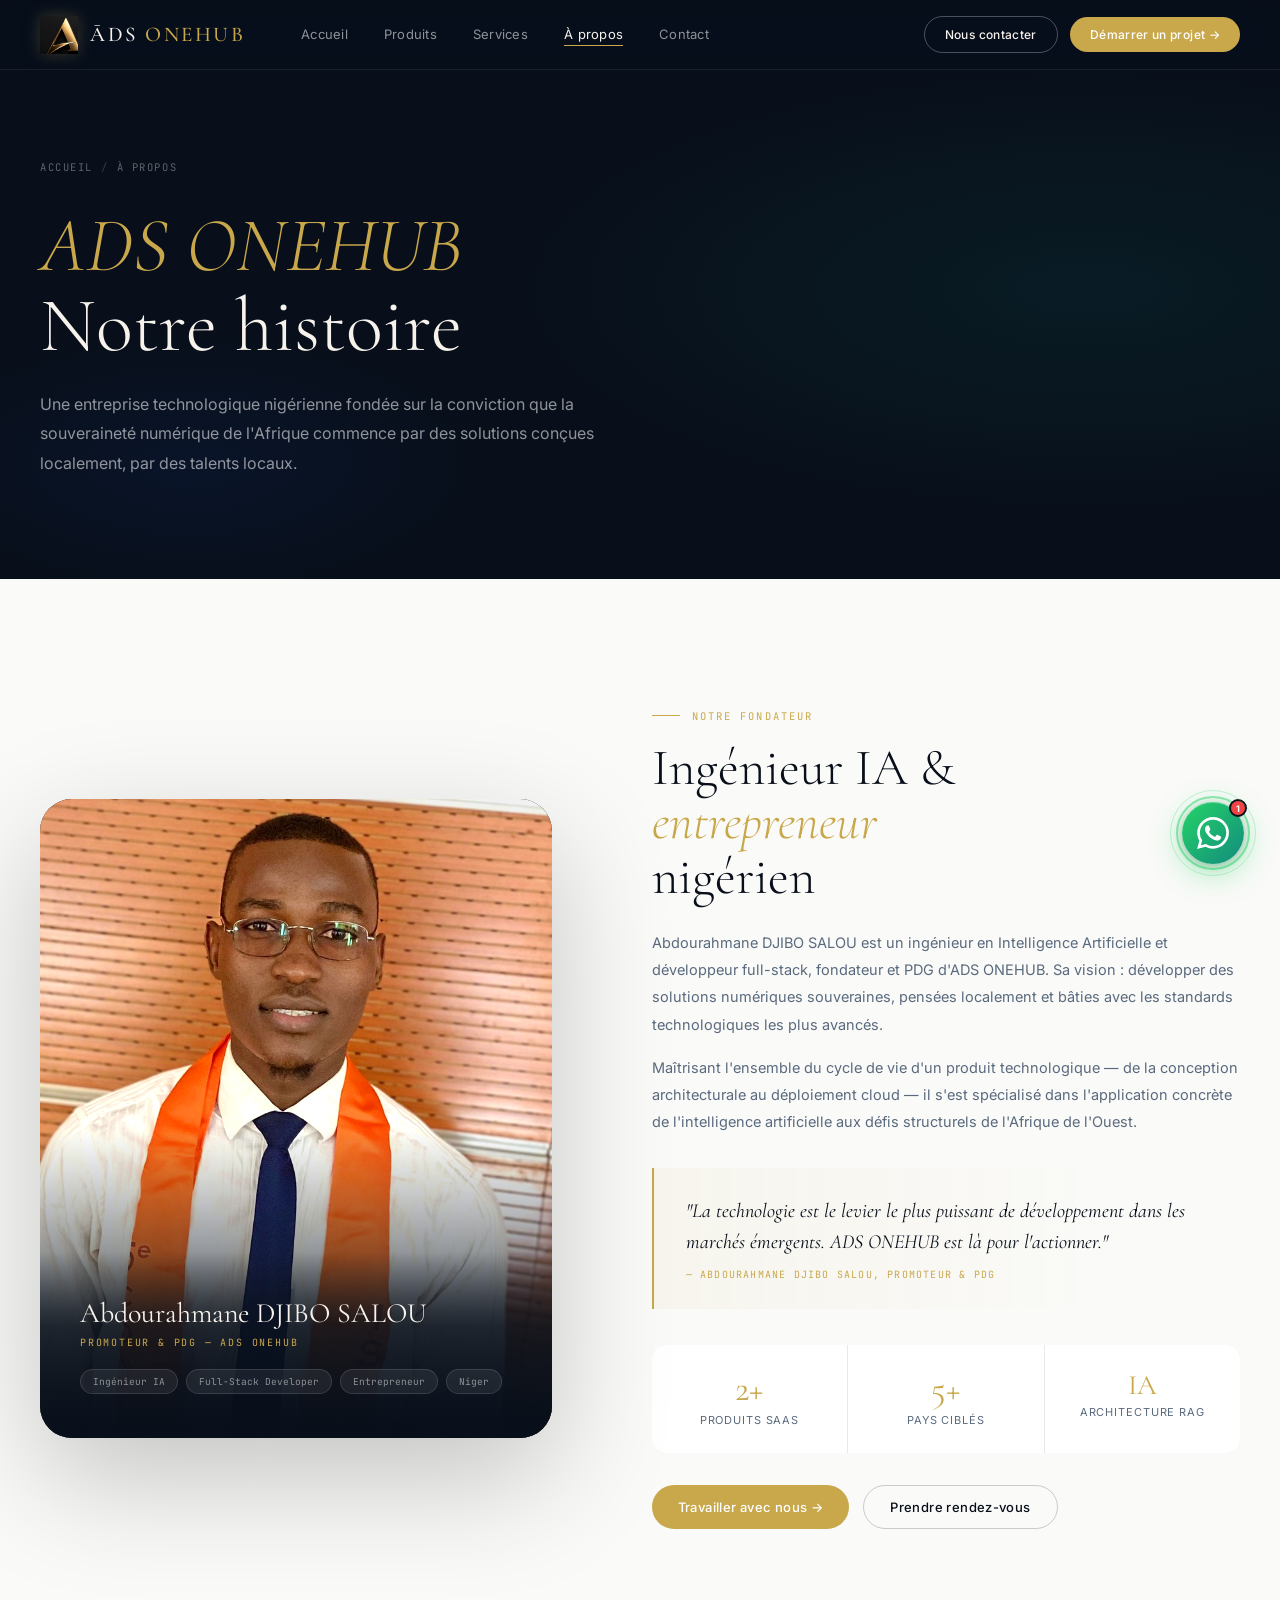
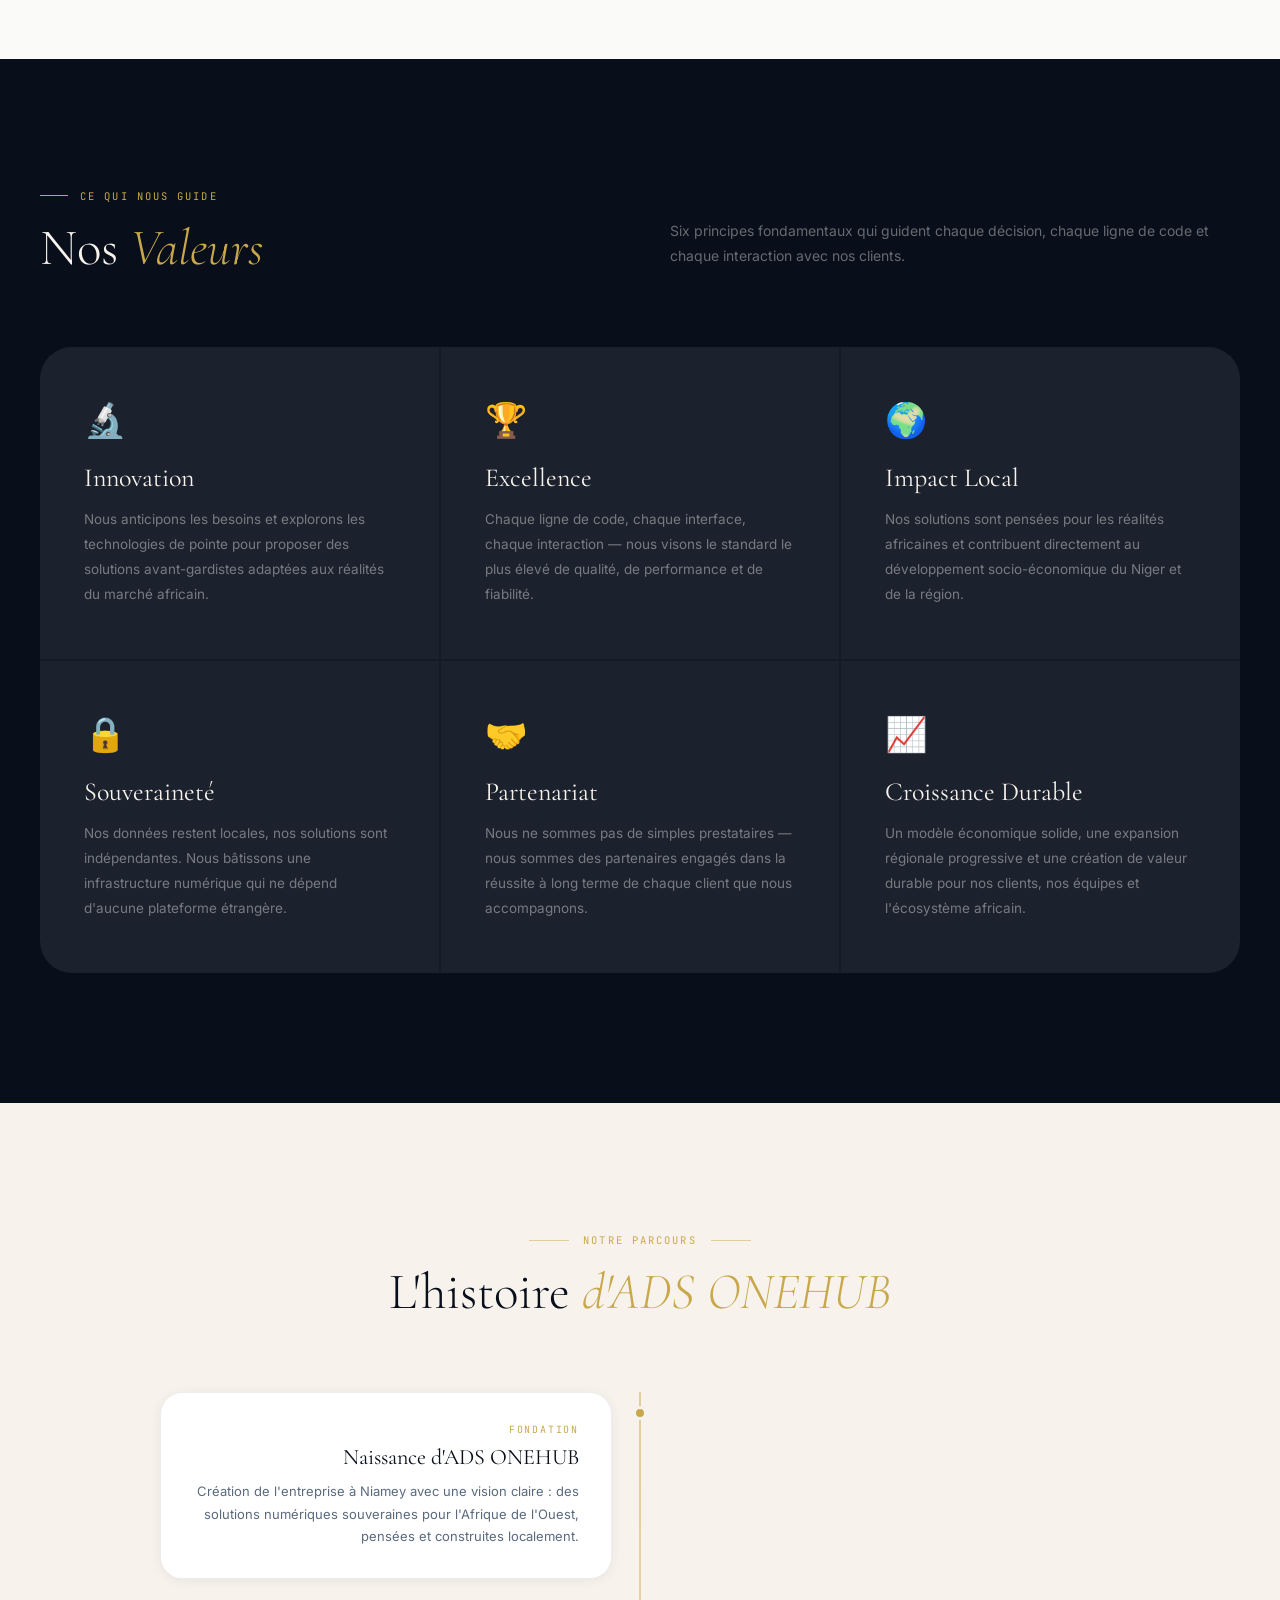
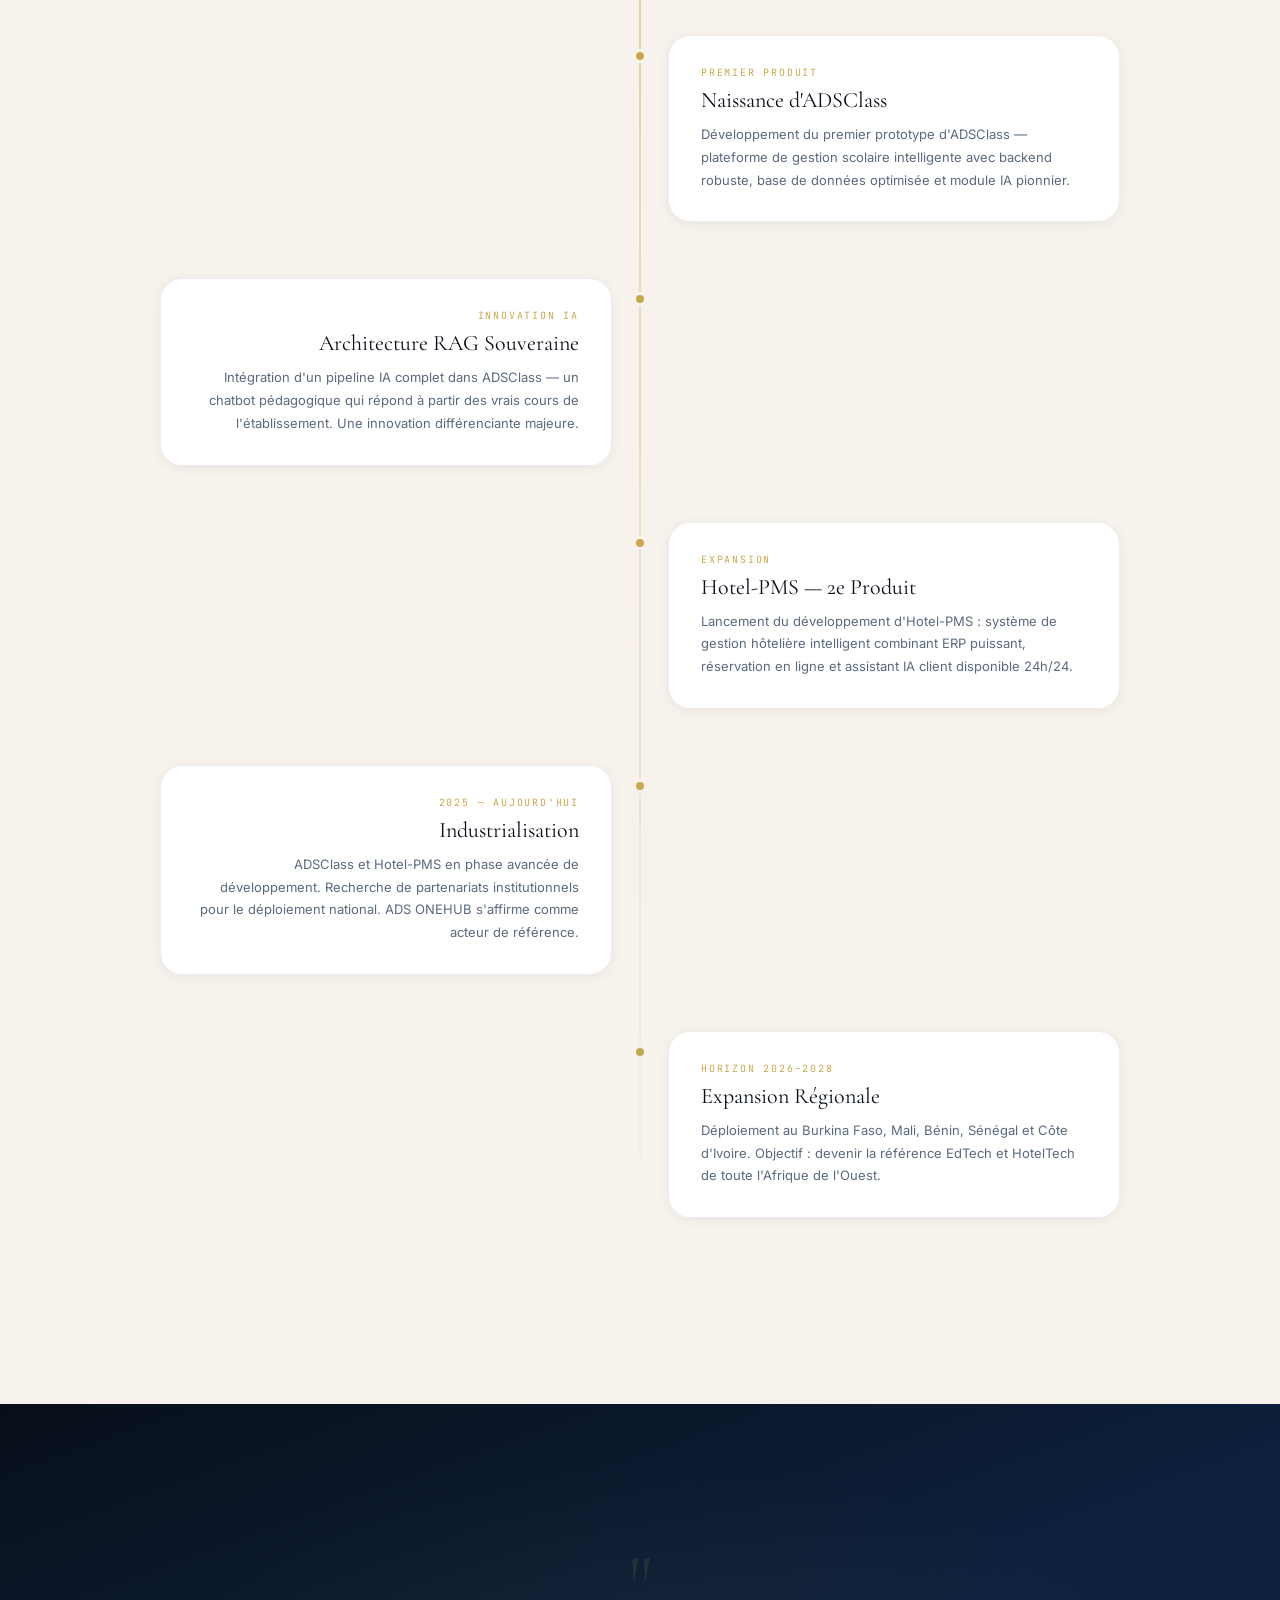
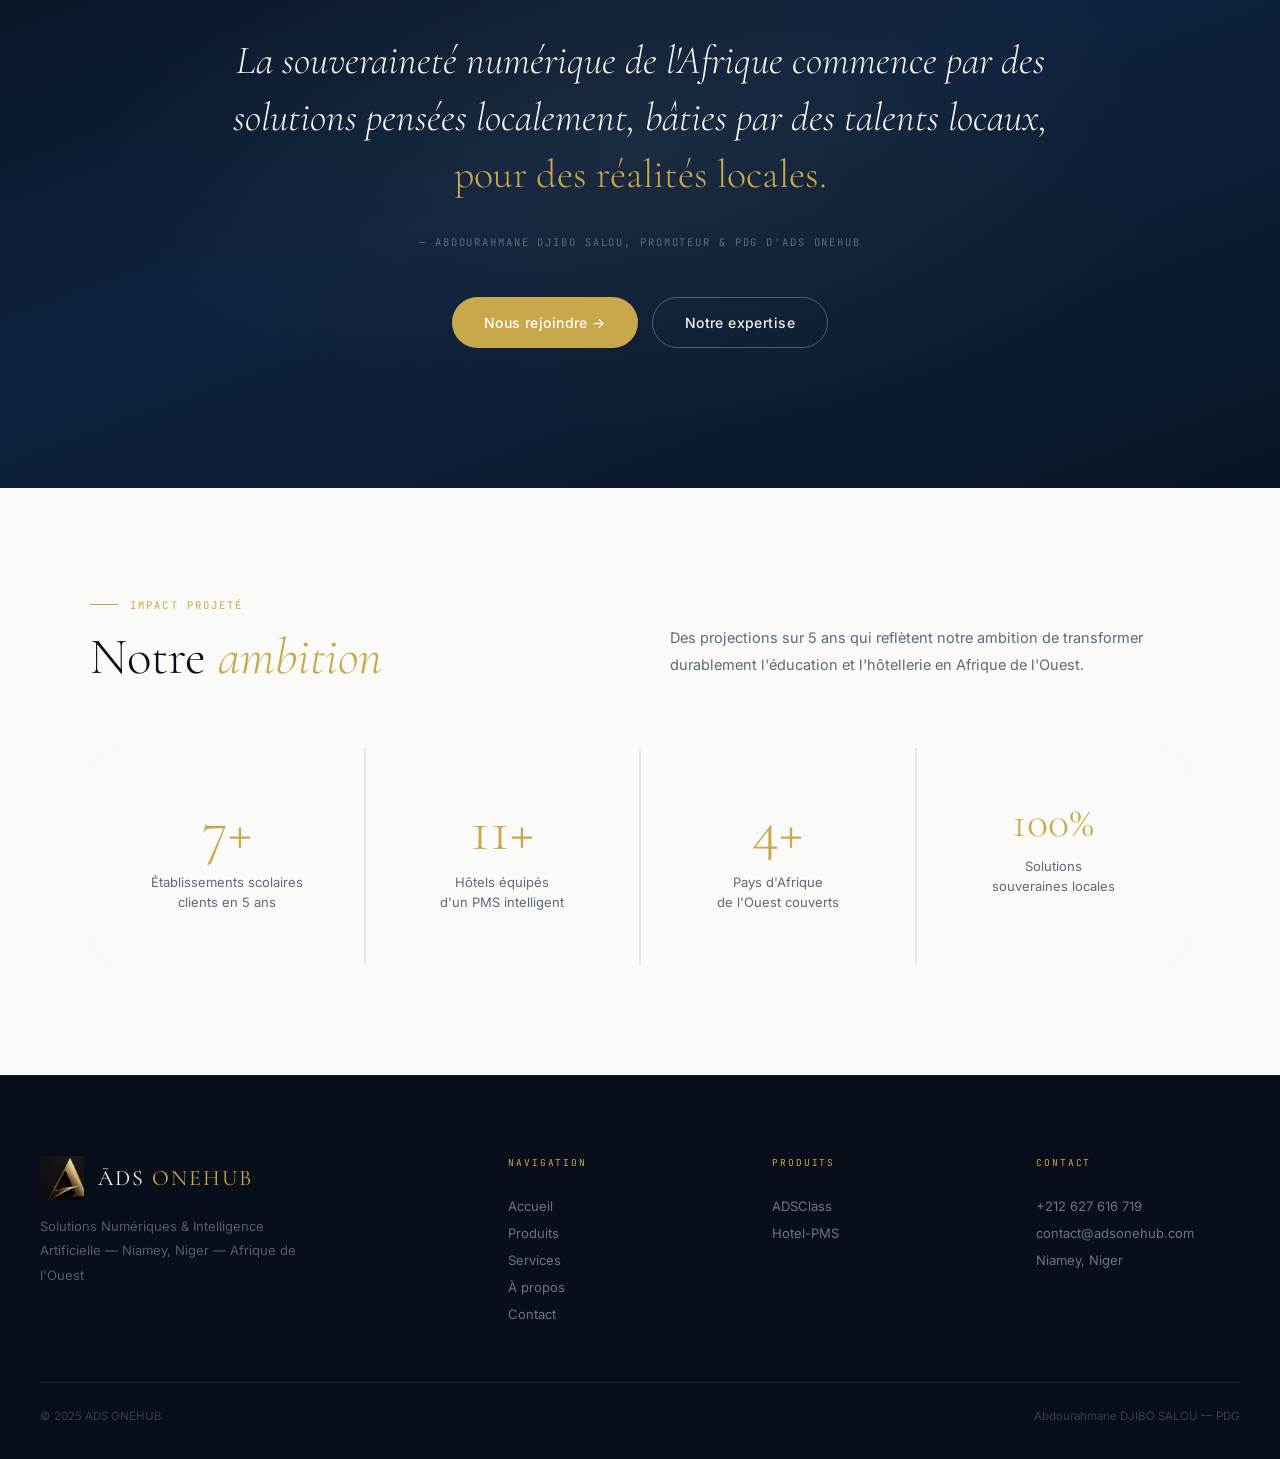
==== commit 5c803cc1: "SEO" ====
--- a/apropos.html
+++ b/apropos.html
@@ -15,15 +15,15 @@
   <meta name="revisit-after" content="7 days">
   <meta name="geo.region" content="NE">
   <meta name="geo.placename" content="Niamey, Niger">
-  <link rel="canonical" href="https://www.adsonehub.com/apropos.html">
+  <link rel="canonical" href="https://adsonehub.com/apropos.html">
 
   <!-- Open Graph / Facebook / WhatsApp / LinkedIn -->
   <meta property="og:type" content="website">
-  <meta property="og:url" content="https://www.adsonehub.com/apropos.html">
+  <meta property="og:url" content="https://adsonehub.com/apropos.html">
   <meta property="og:site_name" content="ADS ONEHUB">
   <meta property="og:title" content="À Propos — ADS ONEHUB &amp; Abdourahmane DJIBO SALOU">
   <meta property="og:description" content="Découvrez l'histoire d'ADS ONEHUB, fondée à Niamey par Abdourahmane DJIBO SALOU, ingénieur en Intelligence Artificielle, pour digitaliser l'Afrique de l'Ouest.">
-  <meta property="og:image" content="https://www.adsonehub.com/og-image.jpg">
+  <meta property="og:image" content="https://adsonehub.com/og-image.jpg">
   <meta property="og:image:width" content="1200">
   <meta property="og:image:height" content="630">
   <meta property="og:image:alt" content="ADS ONEHUB — Solutions Numériques &amp; Intelligence Artificielle">
@@ -33,7 +33,7 @@
   <meta name="twitter:card" content="summary_large_image">
   <meta name="twitter:title" content="ADS ONEHUB — Notre Histoire &amp; Notre Mission">
   <meta name="twitter:description" content="Découvrez l'histoire d'ADS ONEHUB, fondée à Niamey par Abdourahmane DJIBO SALOU, ingénieur en Intelligence Artificielle, pour digitaliser l'Afrique de l'Ouest.">
-  <meta name="twitter:image" content="https://www.adsonehub.com/og-image.jpg">
+  <meta name="twitter:image" content="https://adsonehub.com/og-image.jpg">
   <meta name="twitter:image:alt" content="ADS ONEHUB Logo">
 
   <!-- Favicon -->
@@ -56,8 +56,8 @@
     "@type": "Organization",
     "name": "ADS ONEHUB",
     "alternateName": ["AdsOnehub", "Ads Onehub", "ADSONEHUB", "ADS-ONEHUB"],
-    "url": "https://www.adsonehub.com",
-    "logo": "https://www.adsonehub.com/logo.png",
+    "url": "https://adsonehub.com",
+    "logo": "https://adsonehub.com/logo.png",
     "description": "ADS ONEHUB conçoit des plateformes numériques intelligentes pour l'Afrique de l'Ouest. Intelligence Artificielle, ERP Scolaire (ADSClass) et Gestion Hôtelière (Hotel-PMS).",
     "foundingLocation": {"@type": "Place", "name": "Niamey, Niger"},
     "areaServed": ["Niger", "Afrique de l'Ouest", "Maroc"],
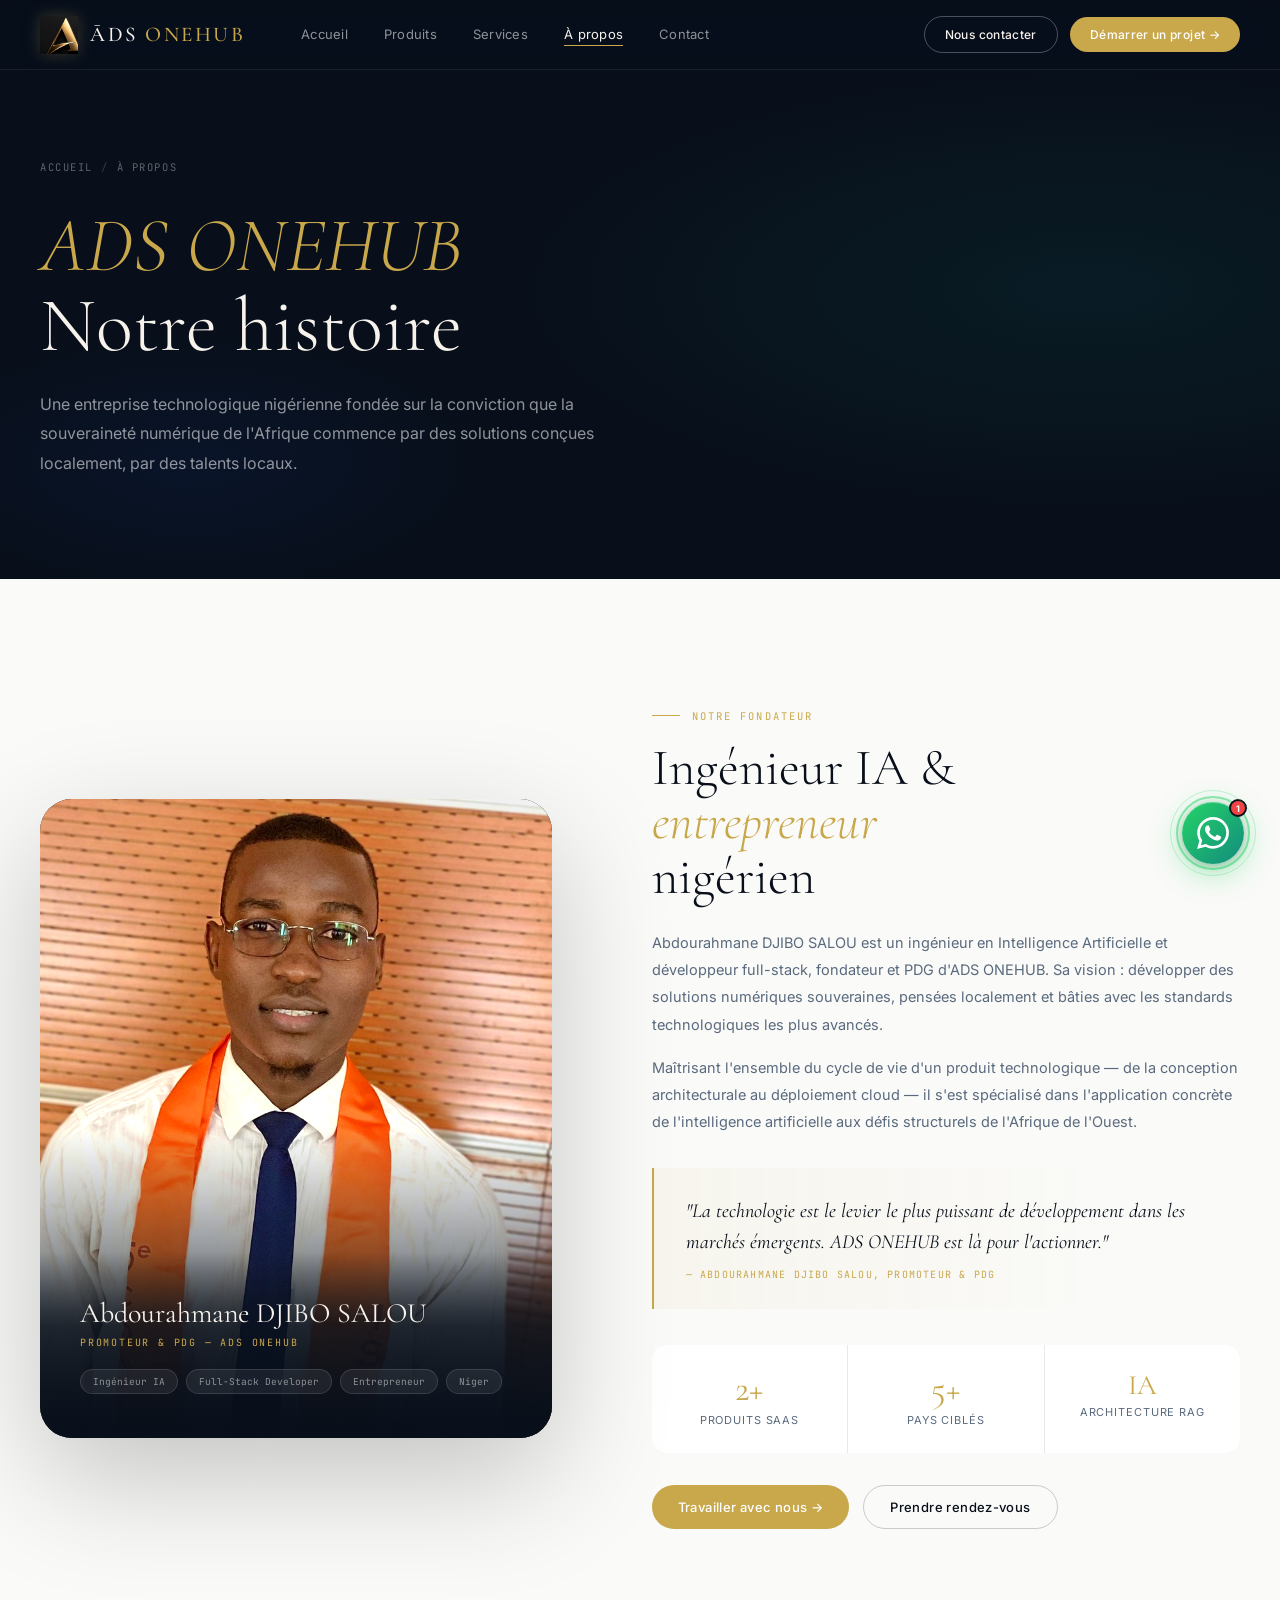
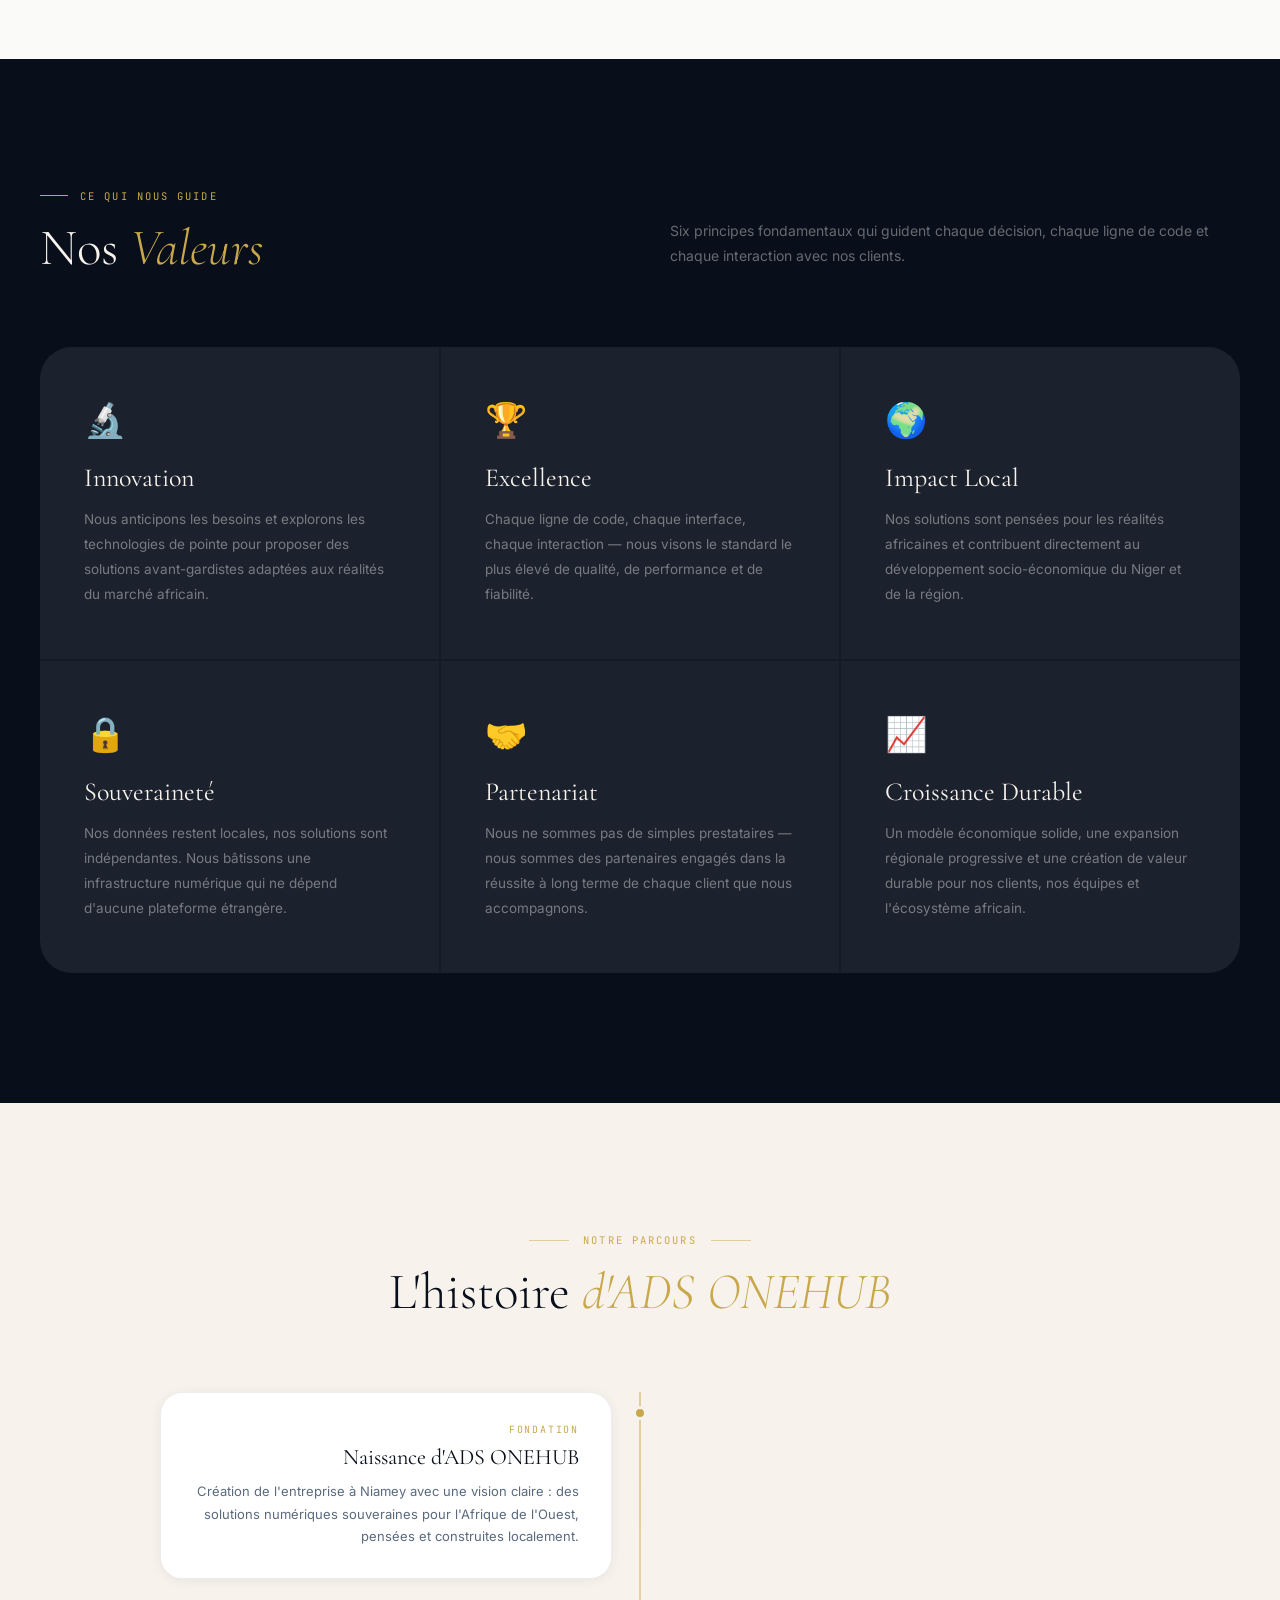
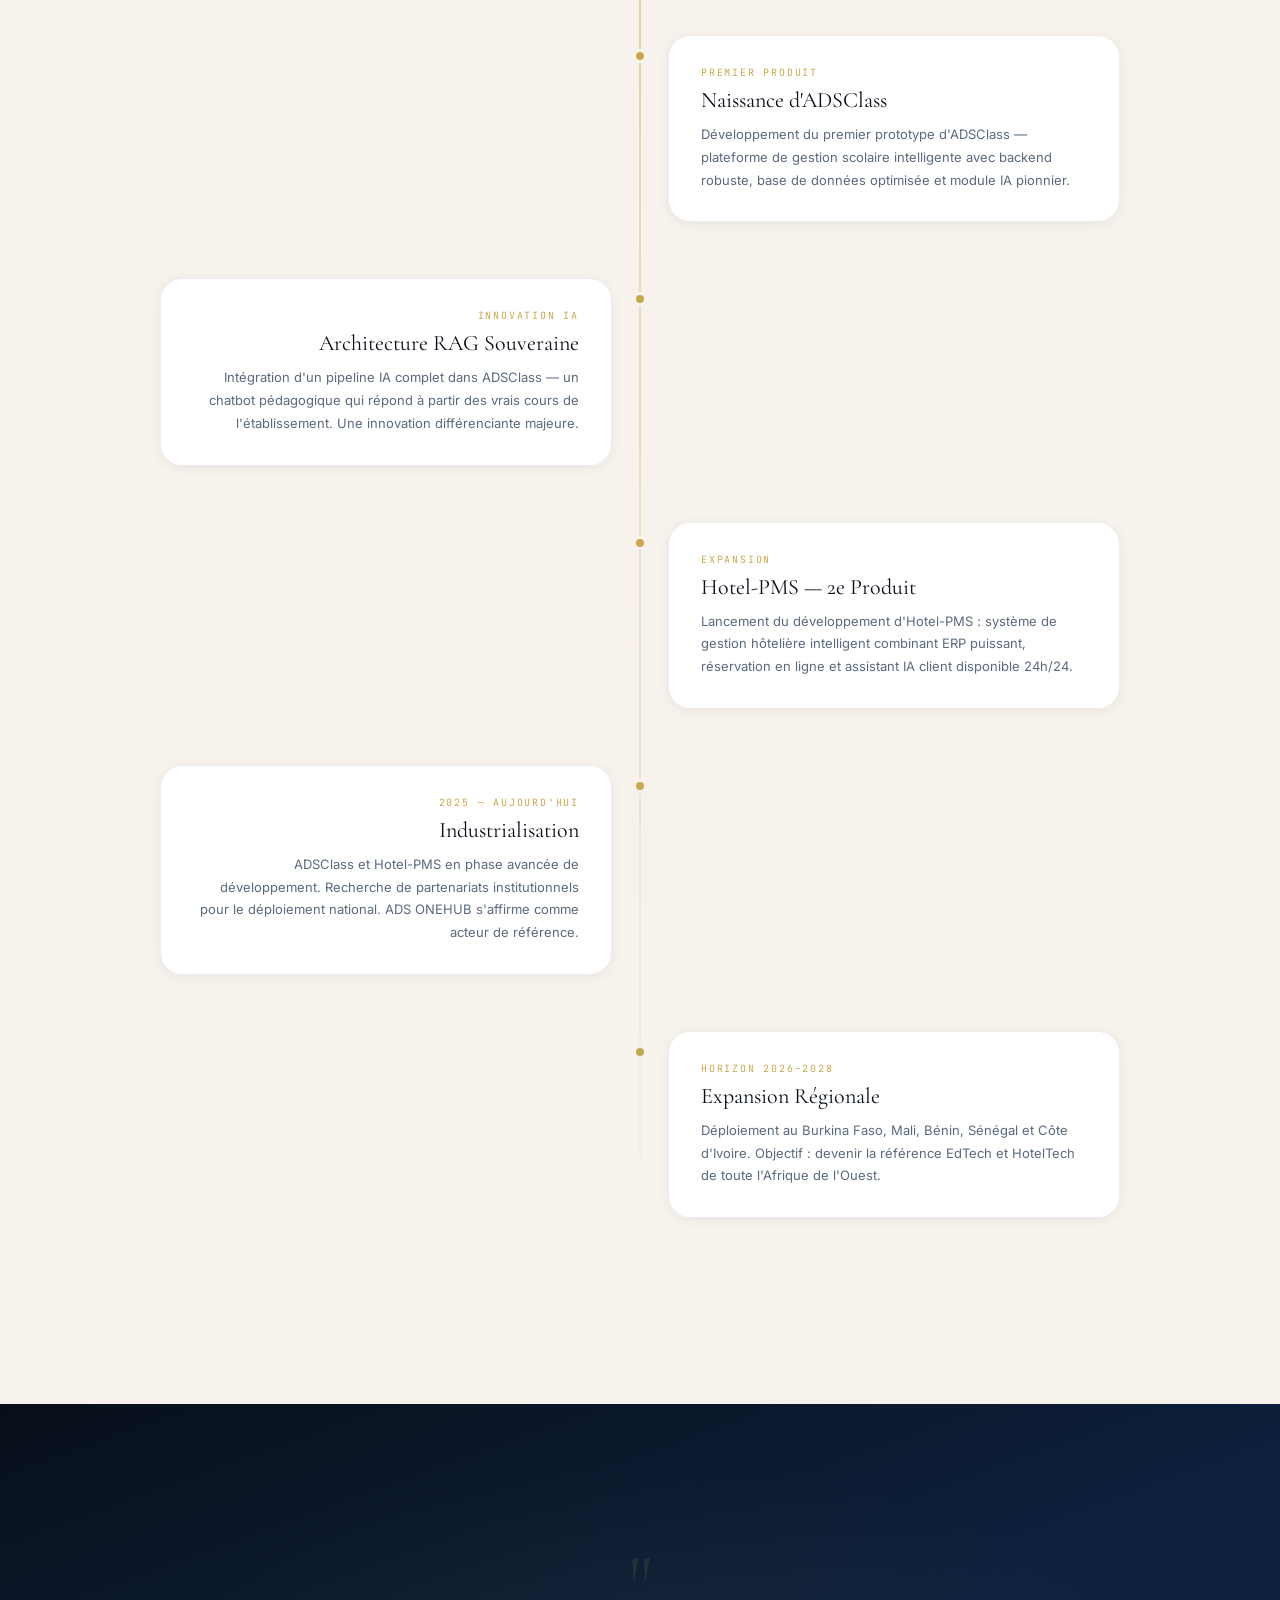
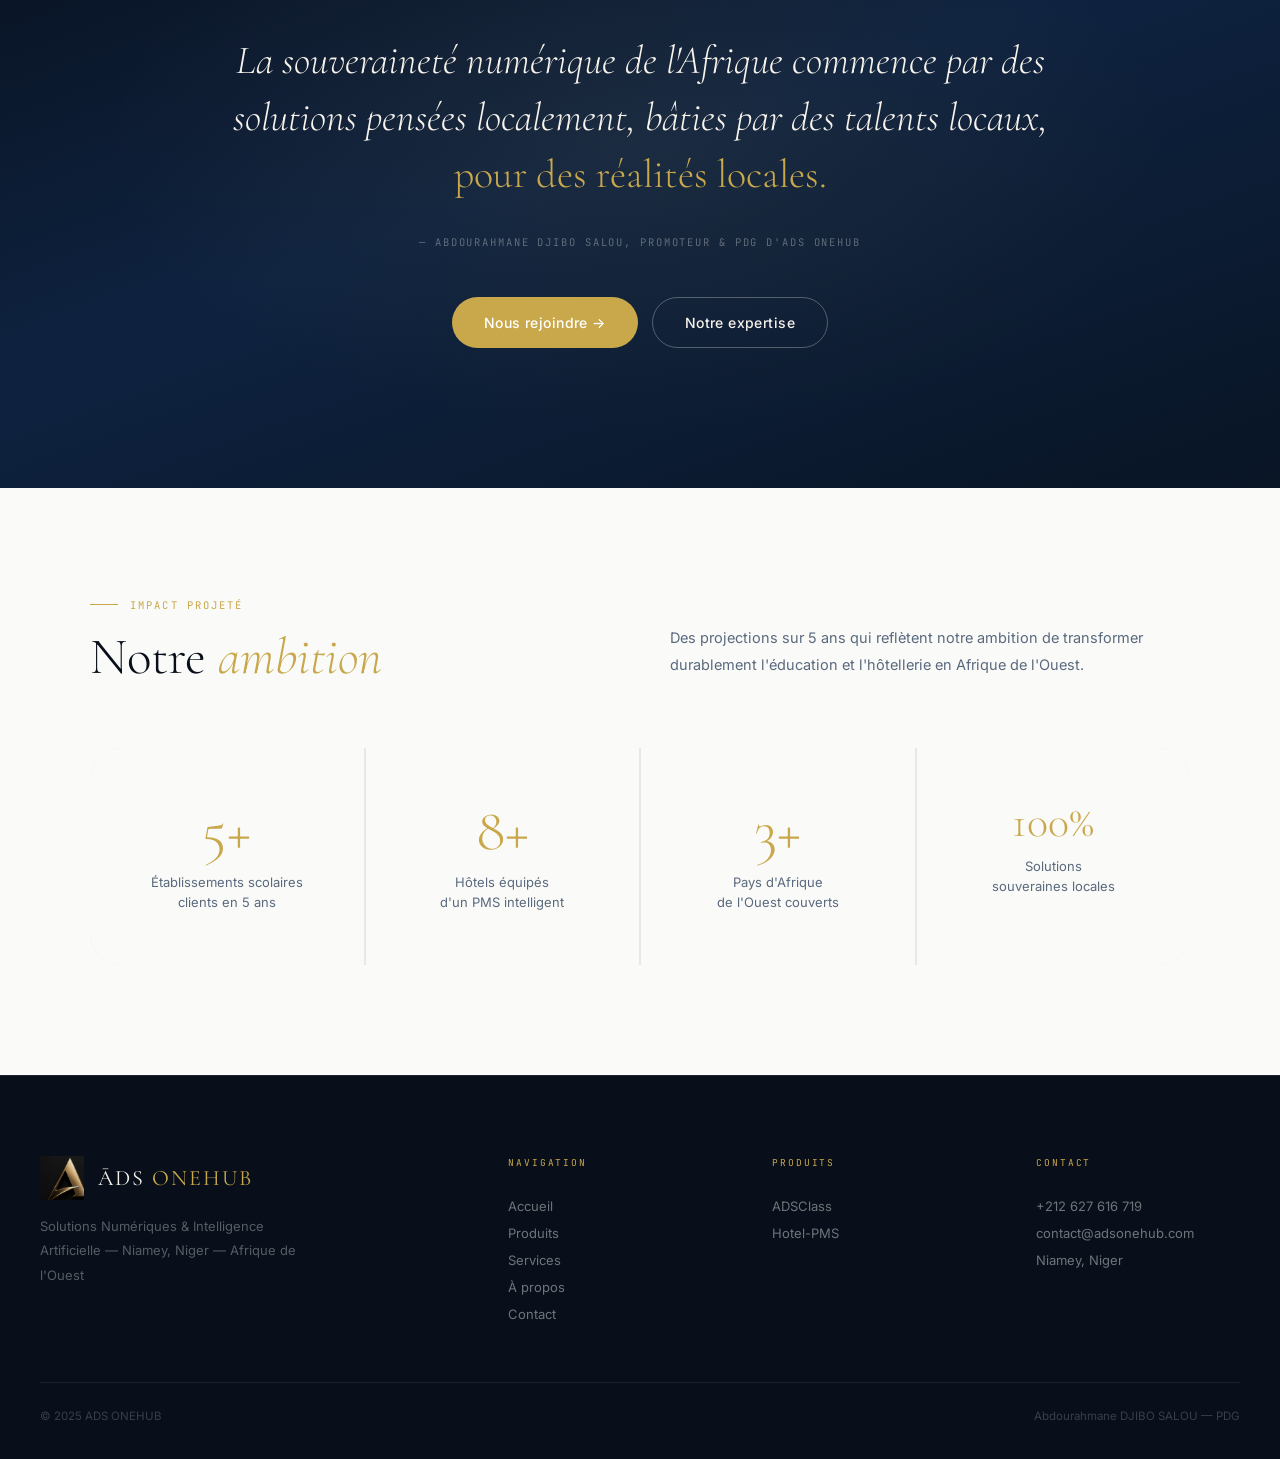
==== commit 39383df2: "add adsclass demo" ====
--- a/apropos.html
+++ b/apropos.html
@@ -344,7 +344,9 @@
   white-space: nowrap;
   min-width: 200px;
 }
-.wa-float:hover .wa-tooltip,
+@media (hover: hover) and (pointer: fine) {
+  .wa-float:hover .wa-tooltip { opacity: 1; transform: translateX(0); pointer-events: auto; }
+}
 .wa-float.open .wa-tooltip {
   opacity: 1; transform: translateX(0); pointer-events: auto;
 }
--- a/shared.css
+++ b/shared.css
@@ -1,6 +1,7 @@
 /* ══════════════════════════════════════════════════════════════════
    ADS TECH — Design System v2.0  |  Ultra-Premium
    ══════════════════════════════════════════════════════════════════ */
+
 :root {
   --navy:     #080F1A;
   --navy-2:   #0D1829;
@@ -30,170 +31,891 @@
   --shadow-lg:0 24px 80px rgba(0,0,0,.16);
   --shadow-xl:0 40px 120px rgba(0,0,0,.22);
 }
-*,*::before,*::after{box-sizing:border-box;margin:0;padding:0}
-html{scroll-behavior:smooth;font-size:16px}
-body{font-family:var(--sans);background:var(--offwhite);color:var(--navy);-webkit-font-smoothing:antialiased;text-rendering:optimizeLegibility;overflow-x:hidden}
-img{max-width:100%;display:block}
-a{color:inherit;text-decoration:none}
+
+*,*::before,*::after{
+  box-sizing:border-box;
+  margin:0;
+  padding:0;
+}
+
+html{
+  scroll-behavior:smooth;
+  font-size:16px;
+}
+
+body{
+  font-family:var(--sans);
+  background:var(--offwhite);
+  color:var(--navy);
+  -webkit-font-smoothing:antialiased;
+  text-rendering:optimizeLegibility;
+  overflow-x:hidden;
+}
+
+img{
+  max-width:100%;
+  display:block;
+}
+
+a{
+  color:inherit;
+  text-decoration:none;
+}
 
 /* ── TYPOGRAPHY ──────────────────────────────────────────────────── */
-.t-display{font-family:var(--serif);font-weight:300;line-height:1.03;letter-spacing:-.5px}
-.t-title  {font-family:var(--serif);font-weight:300;line-height:1.08}
-.t-mono   {font-family:var(--mono);letter-spacing:.05em}
-.t-gold   {color:var(--gold)}
-.t-cream  {color:var(--cream)}
-.t-mist   {color:var(--mist)}
-.t-italic {font-style:italic}
-.t-upper  {text-transform:uppercase;letter-spacing:.12em}
+
+.t-display{
+  font-family:var(--serif);
+  font-weight:300;
+  line-height:1.03;
+  letter-spacing:-.5px;
+}
+
+.t-title{
+  font-family:var(--serif);
+  font-weight:300;
+  line-height:1.08;
+}
+
+.t-mono{
+  font-family:var(--mono);
+  letter-spacing:.05em;
+}
+
+.t-gold{
+  color:var(--gold);
+}
+
+.t-cream{
+  color:var(--cream);
+}
+
+.t-mist{
+  color:var(--mist);
+}
+
+.t-italic{
+  font-style:italic;
+}
+
+.t-upper{
+  text-transform:uppercase;
+  letter-spacing:.12em;
+}
 
 /* ── BUTTONS ─────────────────────────────────────────────────────── */
-.btn{display:inline-flex;align-items:center;gap:9px;font-size:13px;font-weight:500;
-  letter-spacing:.03em;padding:13px 26px;border-radius:100px;border:none;cursor:pointer;
-  text-decoration:none;transition:all .22s cubic-bezier(.4,0,.2,1);white-space:nowrap;
-  position:relative;overflow:hidden}
-.btn::before{content:'';position:absolute;inset:0;opacity:0;transition:opacity .22s}
-.btn:hover::before{opacity:1}
-.btn-gold{background:var(--gold);color:#fff}
-.btn-gold::before{background:linear-gradient(135deg,rgba(255,255,255,.15),transparent)}
-.btn-gold:hover{transform:translateY(-2px);box-shadow:0 12px 36px rgba(201,168,76,.4)}
-.btn-outline-light{background:transparent;color:var(--cream);border:1.5px solid rgba(255,255,255,.28)}
-.btn-outline-light:hover{background:rgba(255,255,255,.08);border-color:rgba(255,255,255,.6)}
-.btn-outline-dark{background:transparent;color:var(--navy);border:1.5px solid rgba(8,15,26,.2)}
-.btn-outline-dark:hover{background:rgba(8,15,26,.05);border-color:var(--navy)}
-.btn-sm{font-size:12px;padding:10px 20px}
-.btn-lg{font-size:14px;padding:16px 32px}
-.btn-icon{width:44px;height:44px;padding:0;justify-content:center;border-radius:50%}
-
-/* ── NAV ─────────────────────────────────────────────────────────── */
-.nav{position:fixed;inset:0 0 auto;z-index:999;height:70px;
-  display:flex;align-items:center;
+
+.btn{
+  display:inline-flex;
+  align-items:center;
+  gap:9px;
+  font-size:13px;
+  font-weight:500;
+  letter-spacing:.03em;
+  padding:13px 26px;
+  border-radius:100px;
+  border:none;
+  cursor:pointer;
+  text-decoration:none;
+  transition:all .22s cubic-bezier(.4,0,.2,1);
+  white-space:nowrap;
+  position:relative;
+  overflow:hidden;
+}
+
+.btn::before{
+  content:'';
+  position:absolute;
+  inset:0;
+  opacity:0;
+  transition:opacity .22s;
+}
+
+.btn:hover::before{
+  opacity:1;
+}
+
+.btn-gold{
+  background:var(--gold);
+  color:#fff;
+}
+
+.btn-gold::before{
+  background:linear-gradient(135deg,rgba(255,255,255,.15),transparent);
+}
+
+.btn-gold:hover{
+  transform:translateY(-2px);
+  box-shadow:0 12px 36px rgba(201,168,76,.4);
+}
+
+.btn-outline-light{
+  background:transparent;
+  color:var(--cream);
+  border:1.5px solid rgba(255,255,255,.28);
+}
+
+.btn-outline-light:hover{
+  background:rgba(255,255,255,.08);
+  border-color:rgba(255,255,255,.6);
+}
+
+.btn-outline-dark{
+  background:transparent;
+  color:var(--navy);
+  border:1.5px solid rgba(8,15,26,.2);
+}
+
+.btn-outline-dark:hover{
+  background:rgba(8,15,26,.05);
+  border-color:var(--navy);
+}
+
+.btn-sm{
+  font-size:12px;
+  padding:10px 20px;
+}
+
+.btn-lg{
+  font-size:14px;
+  padding:16px 32px;
+}
+
+.btn-icon{
+  width:44px;
+  height:44px;
+  padding:0;
+  justify-content:center;
+  border-radius:50%;
+}
+
+/* ── NAVIGATION ──────────────────────────────────────────────────── */
+
+.nav{
+  position:fixed;
+  inset:0 0 auto;
+  z-index:999;
+  height:70px;
+  display:flex;
+  align-items:center;
   background:rgba(8,15,26,.82);
   backdrop-filter:blur(24px) saturate(180%);
   border-bottom:1px solid var(--border);
-  transition:background .3s,box-shadow .3s}
-.nav.scrolled{background:rgba(8,15,26,.96);box-shadow:0 4px 48px rgba(0,0,0,.35)}
-.nav-wrap{max-width:1320px;margin:0 auto;padding:0 40px;width:100%;
-  display:flex;align-items:center;gap:0}
-.nav-logo{font-family:var(--serif);font-size:21px;font-weight:500;color:var(--cream);
-  letter-spacing:2.5px;margin-right:56px;flex-shrink:0;transition:opacity .2s}
-.nav-logo:hover{opacity:.8}
-.nav-logo em{font-style:normal;color:var(--gold)}
-.nav-links{display:flex;align-items:center;gap:36px;flex:1}
-.nav-links a{font-size:13px;color:rgba(255,255,255,.55);letter-spacing:.02em;
-  transition:color .2s;position:relative;padding-bottom:2px}
-.nav-links a::after{content:'';position:absolute;left:0;bottom:-2px;width:0;height:1px;
-  background:var(--gold);transition:width .25s}
+  transition:background .3s,box-shadow .3s;
+}
+
+.nav.scrolled{
+  background:rgba(8,15,26,.96);
+  box-shadow:0 4px 48px rgba(0,0,0,.35);
+}
+
+.nav-wrap{
+  max-width:1320px;
+  margin:0 auto;
+  padding:0 40px;
+  width:100%;
+  display:flex;
+  align-items:center;
+  gap:0;
+}
+
+.nav-logo{
+  font-family:var(--serif);
+  font-size:21px;
+  font-weight:500;
+  color:var(--cream);
+  letter-spacing:2.5px;
+  margin-right:56px;
+  flex-shrink:0;
+  transition:opacity .2s;
+}
+
+.nav-logo:hover{
+  opacity:.8;
+}
+
+.nav-logo em{
+  font-style:normal;
+  color:var(--gold);
+}
+
+.nav-links{
+  display:flex;
+  align-items:center;
+  gap:36px;
+  flex:1;
+}
+
+.nav-links a{
+  font-size:13px;
+  color:rgba(255,255,255,.55);
+  letter-spacing:.02em;
+  transition:color .2s;
+  position:relative;
+  padding-bottom:2px;
+}
+
+.nav-links a::after{
+  content:'';
+  position:absolute;
+  left:0;
+  bottom:-2px;
+  width:0;
+  height:1px;
+  background:var(--gold);
+  transition:width .25s;
+}
+
 .nav-links a:hover,
-.nav-links a.active{color:var(--cream)}
-.nav-links a.active::after{width:100%}
-.nav-right{display:flex;align-items:center;gap:12px;margin-left:auto}
-.nav-burger{display:none;background:none;border:1.5px solid var(--border);
-  color:var(--cream);padding:8px 12px;border-radius:var(--r-sm);cursor:pointer;font-size:16px}
-.nav-mobile{display:none;flex-direction:column;background:rgba(8,15,26,.98);
-  border-bottom:1px solid var(--border);padding:8px 0}
-.nav-mobile.open{display:flex}
-.nav-mobile a{font-size:14px;color:rgba(255,255,255,.65);padding:14px 40px;
-  transition:background .15s,color .15s;border-left:2px solid transparent}
-.nav-mobile a:hover{background:rgba(255,255,255,.04);color:var(--cream);border-color:var(--gold)}
+.nav-links a.active{
+  color:var(--cream);
+}
+
+.nav-links a.active::after{
+  width:100%;
+}
+
+.nav-right{
+  display:flex;
+  align-items:center;
+  gap:12px;
+  margin-left:auto;
+}
+
+/* ══════════════════════════════════════════════════════════════════
+   MENU MOBILE — UNE SEULE ICÔNE
+   ══════════════════════════════════════════════════════════════════ */
+
+/*
+   Par défaut, le hamburger est complètement caché.
+   Il sera affiché uniquement sous 768px.
+*/
+.nav-burger{
+  display:none;
+}
+
+/*
+   Menu mobile caché par défaut.
+*/
+.nav-mobile{
+  display:none;
+}
+
+/* ── MOBILE ──────────────────────────────────────────────────────── */
+
+@media(max-width:768px){
+
+  /* Navigation desktop complètement masquée */
+  .nav-links{
+    display:none !important;
+  }
+
+  /*
+   * Le conteneur droit (boutons CTA desktop) est
+   * complètement masqué sur mobile. Seul le
+   * hamburger doit rester visible à droite du logo.
+   */
+  .nav-right{
+    display:none !important;
+  }
+
+  /*
+   * UNE SEULE ICÔNE HAMBURGER
+   */
+  .nav-burger{
+    display:flex !important;
+    align-items:center;
+    justify-content:center;
+
+    width:44px;
+    height:44px;
+
+    padding:0;
+    margin:0;
+
+    background:transparent;
+    border:1px solid rgba(255,255,255,.18);
+
+    color:var(--cream);
+
+    border-radius:var(--r-sm);
+
+    cursor:pointer;
+
+    font-size:0;
+    line-height:1;
+
+    position:relative;
+    z-index:1001;
+
+    flex-shrink:0;
+
+    transition:
+      background .2s,
+      border-color .2s,
+      color .2s,
+      transform .2s;
+  }
+
+  /*
+   * L'icône est générée par CSS.
+   *
+   * Le contenu HTML éventuel du bouton est masqué
+   * grâce à font-size:0.
+   */
+  .nav-burger::before{
+    content:"☰";
+
+    display:block;
+
+    color:var(--cream);
+
+    font-family:Arial,sans-serif;
+
+    font-size:22px;
+
+    line-height:1;
+
+    width:100%;
+    text-align:center;
+  }
+
+  .nav-burger:hover,
+  .nav-burger.active{
+    background:rgba(201,168,76,.12);
+    border-color:rgba(201,168,76,.55);
+    color:var(--gold);
+  }
+
+  .nav-burger:hover::before,
+  .nav-burger.active::before{
+    color:var(--gold);
+  }
+
+  .nav-burger:active{
+    transform:scale(.94);
+  }
+
+  /*
+   * NAV WRAPPER
+   */
+  .nav-wrap{
+    padding:0 24px;
+    min-height:70px;
+    width:100%;
+  }
+
+  /*
+   * LOGO
+   */
+  .nav-logo{
+    margin-right:0;
+    flex:1;
+    min-width:0;
+  }
+
+  .nav-logo-img{
+    margin-right:0;
+    flex:1;
+    min-width:0;
+  }
+
+  .nav-logo-img-el{
+    height:34px;
+  }
+
+  .nav-logo-text{
+    font-size:18px;
+    letter-spacing:2px;
+  }
+
+  /*
+   * MENU MOBILE
+   */
+  .nav-mobile{
+    display:none;
+
+    position:absolute;
+    top:100%;
+    left:0;
+    right:0;
+
+    width:100%;
+
+    flex-direction:column;
+
+    background:rgba(8,15,26,.98);
+
+    border-top:1px solid rgba(255,255,255,.05);
+
+    border-bottom:1px solid var(--border);
+
+    padding:8px 0;
+
+    box-shadow:0 16px 40px rgba(0,0,0,.35);
+
+    max-height:calc(100vh - 70px);
+    overflow-y:auto;
+  }
+
+  /*
+   * Le JavaScript doit ajouter .open
+   * pour ouvrir le menu.
+   */
+  .nav-mobile.open{
+    display:flex;
+  }
+
+  .nav-mobile a{
+    display:block;
+
+    width:100%;
+
+    font-size:14px;
+
+    color:rgba(255,255,255,.65);
+
+    padding:15px 24px;
+
+    transition:
+      background .15s,
+      color .15s,
+      border-color .15s;
+
+    border-left:2px solid transparent;
+  }
+
+  .nav-mobile a:hover,
+  .nav-mobile a:active{
+    background:rgba(255,255,255,.04);
+    color:var(--cream);
+    border-color:var(--gold);
+  }
+
+  /* ── RESTE DU RESPONSIVE ─────────────────────────────────────── */
+
+  .s-pad{
+    padding:90px 24px;
+  }
+
+  .s-pad-sm{
+    padding:60px 24px;
+  }
+
+  .g-2,
+  .g-3,
+  .g-4{
+    grid-template-columns:1fr;
+  }
+
+  .page-hero{
+    padding:130px 24px 80px;
+  }
+
+  .footer{
+    padding:60px 24px 30px;
+  }
+
+  .footer-grid{
+    grid-template-columns:1fr;
+    gap:36px;
+  }
+}
 
 /* ── SECTION COMMONS ─────────────────────────────────────────────── */
-.s-pad{padding:130px 40px}
-.s-pad-sm{padding:90px 40px}
-.s-wrap{max-width:1320px;margin:0 auto}
-.s-wrap-md{max-width:960px;margin:0 auto}
-.s-wrap-sm{max-width:720px;margin:0 auto}
-.s-label{font-family:var(--mono);font-size:10.5px;letter-spacing:.2em;
-  color:var(--gold);text-transform:uppercase;margin-bottom:18px;
-  display:flex;align-items:center;gap:12px}
-.s-label::before{content:'';width:28px;height:1px;background:var(--gold)}
-.s-heading{font-family:var(--serif);font-weight:300;line-height:1.07;color:var(--navy)}
-.s-heading.light{color:var(--cream)}
-.s-heading em{font-style:italic;color:var(--gold)}
-.s-sub{font-size:15px;line-height:1.8;color:var(--slate);margin-top:14px}
-.s-sub.light{color:var(--mist)}
+
+.s-pad{
+  padding:130px 40px;
+}
+
+.s-pad-sm{
+  padding:90px 40px;
+}
+
+.s-wrap{
+  max-width:1320px;
+  margin:0 auto;
+}
+
+.s-wrap-md{
+  max-width:960px;
+  margin:0 auto;
+}
+
+.s-wrap-sm{
+  max-width:720px;
+  margin:0 auto;
+}
+
+.s-label{
+  font-family:var(--mono);
+  font-size:10.5px;
+  letter-spacing:.2em;
+  color:var(--gold);
+  text-transform:uppercase;
+  margin-bottom:18px;
+  display:flex;
+  align-items:center;
+  gap:12px;
+}
+
+.s-label::before{
+  content:'';
+  width:28px;
+  height:1px;
+  background:var(--gold);
+}
+
+.s-heading{
+  font-family:var(--serif);
+  font-weight:300;
+  line-height:1.07;
+  color:var(--navy);
+}
+
+.s-heading.light{
+  color:var(--cream);
+}
+
+.s-heading em{
+  font-style:italic;
+  color:var(--gold);
+}
+
+.s-sub{
+  font-size:15px;
+  line-height:1.8;
+  color:var(--slate);
+  margin-top:14px;
+}
+
+.s-sub.light{
+  color:var(--mist);
+}
 
 /* ── GRID SYSTEMS ────────────────────────────────────────────────── */
-.g-2{display:grid;grid-template-columns:1fr 1fr;gap:24px}
-.g-3{display:grid;grid-template-columns:repeat(3,1fr);gap:24px}
-.g-4{display:grid;grid-template-columns:repeat(4,1fr);gap:20px}
-.g-split{display:grid;grid-template-columns:1fr 1fr;gap:80px;align-items:center}
-.g-split-lg{display:grid;grid-template-columns:1.1fr .9fr;gap:100px;align-items:center}
+
+.g-2{
+  display:grid;
+  grid-template-columns:1fr 1fr;
+  gap:24px;
+}
+
+.g-3{
+  display:grid;
+  grid-template-columns:repeat(3,1fr);
+  gap:24px;
+}
+
+.g-4{
+  display:grid;
+  grid-template-columns:repeat(4,1fr);
+  gap:20px;
+}
+
+.g-split{
+  display:grid;
+  grid-template-columns:1fr 1fr;
+  gap:80px;
+  align-items:center;
+}
+
+.g-split-lg{
+  display:grid;
+  grid-template-columns:1.1fr .9fr;
+  gap:100px;
+  align-items:center;
+}
 
 /* ── CARDS ───────────────────────────────────────────────────────── */
-.card{background:#fff;border:1px solid var(--border-lt);border-radius:var(--r-lg);
-  transition:box-shadow .25s,transform .25s}
-.card:hover{box-shadow:var(--shadow-lg);transform:translateY(-4px)}
-.card-dark{background:rgba(255,255,255,.04);border:1px solid var(--border)}
-.card-dark:hover{background:rgba(255,255,255,.07);border-color:rgba(255,255,255,.14)}
+
+.card{
+  background:#fff;
+  border:1px solid var(--border-lt);
+  border-radius:var(--r-lg);
+  transition:box-shadow .25s,transform .25s;
+}
+
+.card:hover{
+  box-shadow:var(--shadow-lg);
+  transform:translateY(-4px);
+}
+
+.card-dark{
+  background:rgba(255,255,255,.04);
+  border:1px solid var(--border);
+}
+
+.card-dark:hover{
+  background:rgba(255,255,255,.07);
+  border-color:rgba(255,255,255,.14);
+}
 
 /* ── DIVIDERS ────────────────────────────────────────────────────── */
-.divider{height:1px;background:linear-gradient(90deg,transparent,var(--border-lt) 50%,transparent);margin:0 40px}
-.divider-gold{background:linear-gradient(90deg,transparent,var(--gold) 50%,transparent);height:1px;opacity:.3}
+
+.divider{
+  height:1px;
+  background:linear-gradient(
+    90deg,
+    transparent,
+    var(--border-lt) 50%,
+    transparent
+  );
+  margin:0 40px;
+}
+
+.divider-gold{
+  background:linear-gradient(
+    90deg,
+    transparent,
+    var(--gold) 50%,
+    transparent
+  );
+  height:1px;
+  opacity:.3;
+}
 
 /* ── FOOTER ──────────────────────────────────────────────────────── */
-.footer{background:var(--navy);border-top:1px solid var(--border);padding:80px 40px 36px}
-.footer-grid{max-width:1320px;margin:0 auto;
-  display:grid;grid-template-columns:2fr 1fr 1fr 1fr;gap:60px;margin-bottom:60px}
-.footer-brand-name{font-family:var(--serif);font-size:22px;color:var(--cream);
-  letter-spacing:2px;margin-bottom:14px}
-.footer-brand-name em{font-style:normal;color:var(--gold)}
-.footer-brand p{font-size:13px;color:rgba(255,255,255,.32);line-height:1.9;max-width:260px}
-.footer-col-title{font-family:var(--mono);font-size:9.5px;letter-spacing:.2em;
-  color:var(--gold);text-transform:uppercase;margin-bottom:18px}
-.footer-col{display:flex;flex-direction:column;gap:11px}
-.footer-col a{font-size:13px;color:rgba(255,255,255,.42);transition:color .2s}
-.footer-col a:hover{color:var(--cream)}
-.footer-bottom{max-width:1320px;margin:0 auto;
-  display:flex;justify-content:space-between;align-items:center;flex-wrap:wrap;gap:10px;
-  border-top:1px solid var(--border);padding-top:26px;
-  font-size:11.5px;color:rgba(255,255,255,.2)}
+
+.footer{
+  background:var(--navy);
+  border-top:1px solid var(--border);
+  padding:80px 40px 36px;
+}
+
+.footer-grid{
+  max-width:1320px;
+  margin:0 auto 60px;
+  display:grid;
+  grid-template-columns:2fr 1fr 1fr 1fr;
+  gap:60px;
+}
+
+.footer-brand-name{
+  font-family:var(--serif);
+  font-size:22px;
+  color:var(--cream);
+  letter-spacing:2px;
+  margin-bottom:14px;
+}
+
+.footer-brand-name em{
+  font-style:normal;
+  color:var(--gold);
+}
+
+.footer-brand p{
+  font-size:13px;
+  color:rgba(255,255,255,.32);
+  line-height:1.9;
+  max-width:260px;
+}
+
+.footer-col-title{
+  font-family:var(--mono);
+  font-size:9.5px;
+  letter-spacing:.2em;
+  color:var(--gold);
+  text-transform:uppercase;
+  margin-bottom:18px;
+}
+
+.footer-col{
+  display:flex;
+  flex-direction:column;
+  gap:11px;
+}
+
+.footer-col a{
+  font-size:13px;
+  color:rgba(255,255,255,.42);
+  transition:color .2s;
+}
+
+.footer-col a:hover{
+  color:var(--cream);
+}
+
+.footer-bottom{
+  max-width:1320px;
+  margin:0 auto;
+  display:flex;
+  justify-content:space-between;
+  align-items:center;
+  flex-wrap:wrap;
+  gap:10px;
+  border-top:1px solid var(--border);
+  padding-top:26px;
+  font-size:11.5px;
+  color:rgba(255,255,255,.2);
+}
 
 /* ── PAGE HERO ───────────────────────────────────────────────────── */
-.page-hero{padding:160px 40px 100px;background:var(--navy);position:relative;overflow:hidden}
-.page-hero-bg{position:absolute;inset:0;
-  background:radial-gradient(ellipse 70% 60% at 85% 50%,rgba(14,123,114,.12) 0%,transparent 65%),
-              radial-gradient(ellipse 40% 40% at 15% 80%,rgba(27,79,216,.08) 0%,transparent 60%)}
-.page-hero-noise{position:absolute;inset:0;opacity:.025;
-  background-image:url("data:image/svg+xml,%3Csvg viewBox='0 0 256 256' xmlns='http://www.w3.org/2000/svg'%3E%3Cfilter id='n'%3E%3CfeTurbulence type='fractalNoise' baseFrequency='.9' numOctaves='4' stitchTiles='stitch'/%3E%3C/filter%3E%3Crect width='100%25' height='100%25' filter='url(%23n)' opacity='1'/%3E%3C/svg%3E")}
-.page-hero-inner{position:relative;z-index:2;max-width:1320px;margin:0 auto}
-.breadcrumb{display:flex;align-items:center;gap:8px;font-family:var(--mono);
-  font-size:10.5px;letter-spacing:.15em;color:rgba(255,255,255,.35);text-transform:uppercase;margin-bottom:32px}
-.breadcrumb a{color:rgba(255,255,255,.35);transition:color .2s}
-.breadcrumb a:hover{color:var(--gold)}
-.breadcrumb span{color:rgba(255,255,255,.18)}
-.page-hero h1{font-family:var(--serif);font-size:clamp(52px,6vw,88px);
-  font-weight:300;color:var(--cream);line-height:1.04;margin-bottom:24px}
-.page-hero h1 em{font-style:italic;color:var(--gold)}
-.page-hero p{font-size:16px;color:var(--mist);max-width:560px;line-height:1.85}
+
+.page-hero{
+  padding:160px 40px 100px;
+  background:var(--navy);
+  position:relative;
+  overflow:hidden;
+}
+
+.page-hero-bg{
+  position:absolute;
+  inset:0;
+  background:
+    radial-gradient(
+      ellipse 70% 60% at 85% 50%,
+      rgba(14,123,114,.12) 0%,
+      transparent 65%
+    ),
+    radial-gradient(
+      ellipse 40% 40% at 15% 80%,
+      rgba(27,79,216,.08) 0%,
+      transparent 60%
+    );
+}
+
+.page-hero-noise{
+  position:absolute;
+  inset:0;
+  opacity:.025;
+  background-image:url("data:image/svg+xml,%3Csvg viewBox='0 0 256 256' xmlns='http://www.w3.org/2000/svg'%3E%3Cfilter id='n'%3E%3CfeTurbulence type='fractalNoise' baseFrequency='.9' numOctaves='4' stitchTiles='stitch'/%3E%3C/filter%3E%3Crect width='100%25' height='100%25' filter='url(%23n)' opacity='1'/%3E%3C/svg%3E");
+}
+
+.page-hero-inner{
+  position:relative;
+  z-index:2;
+  max-width:1320px;
+  margin:0 auto;
+}
+
+.breadcrumb{
+  display:flex;
+  align-items:center;
+  gap:8px;
+  font-family:var(--mono);
+  font-size:10.5px;
+  letter-spacing:.15em;
+  color:rgba(255,255,255,.35);
+  text-transform:uppercase;
+  margin-bottom:32px;
+}
+
+.breadcrumb a{
+  color:rgba(255,255,255,.35);
+  transition:color .2s;
+}
+
+.breadcrumb a:hover{
+  color:var(--gold);
+}
+
+.breadcrumb span{
+  color:rgba(255,255,255,.18);
+}
+
+.page-hero h1{
+  font-family:var(--serif);
+  font-size:clamp(52px,6vw,88px);
+  font-weight:300;
+  color:var(--cream);
+  line-height:1.04;
+  margin-bottom:24px;
+}
+
+.page-hero h1 em{
+  font-style:italic;
+  color:var(--gold);
+}
+
+.page-hero p{
+  font-size:16px;
+  color:var(--mist);
+  max-width:560px;
+  line-height:1.85;
+}
 
 /* ── ANIMATIONS ──────────────────────────────────────────────────── */
-@keyframes fadeUp{from{opacity:0;transform:translateY(24px)}to{opacity:1;transform:none}}
-@keyframes fadeIn{from{opacity:0}to{opacity:1}}
-@keyframes shimmer{0%{transform:translateX(-100%)}100%{transform:translateX(200%)}}
-.anim-up{animation:fadeUp .7s cubic-bezier(.4,0,.2,1) both}
-.anim-up-2{animation:fadeUp .7s .12s cubic-bezier(.4,0,.2,1) both}
-.anim-up-3{animation:fadeUp .7s .24s cubic-bezier(.4,0,.2,1) both}
-.anim-in{animation:fadeIn .6s cubic-bezier(.4,0,.2,1) both}
+
+@keyframes fadeUp{
+  from{
+    opacity:0;
+    transform:translateY(24px);
+  }
+
+  to{
+    opacity:1;
+    transform:none;
+  }
+}
+
+@keyframes fadeIn{
+  from{
+    opacity:0;
+  }
+
+  to{
+    opacity:1;
+  }
+}
+
+@keyframes shimmer{
+  0%{
+    transform:translateX(-100%);
+  }
+
+  100%{
+    transform:translateX(200%);
+  }
+}
+
+.anim-up{
+  animation:fadeUp .7s cubic-bezier(.4,0,.2,1) both;
+}
+
+.anim-up-2{
+  animation:fadeUp .7s .12s cubic-bezier(.4,0,.2,1) both;
+}
+
+.anim-up-3{
+  animation:fadeUp .7s .24s cubic-bezier(.4,0,.2,1) both;
+}
+
+.anim-in{
+  animation:fadeIn .6s cubic-bezier(.4,0,.2,1) both;
+}
 
 /* ── SCROLLBAR ───────────────────────────────────────────────────── */
-::-webkit-scrollbar{width:5px}
-::-webkit-scrollbar-track{background:var(--navy-2)}
-::-webkit-scrollbar-thumb{background:var(--gold);border-radius:4px}
-
-/* ── RESPONSIVE ──────────────────────────────────────────────────── */
+
+::-webkit-scrollbar{
+  width:5px;
+}
+
+::-webkit-scrollbar-track{
+  background:var(--navy-2);
+}
+
+::-webkit-scrollbar-thumb{
+  background:var(--gold);
+  border-radius:4px;
+}
+
+/* ── TABLET ──────────────────────────────────────────────────────── */
+
 @media(max-width:1080px){
-  .g-split,.g-split-lg{grid-template-columns:1fr;gap:60px}
-  .g-3{grid-template-columns:1fr 1fr}
-  .footer-grid{grid-template-columns:1fr 1fr;gap:40px}
-}
-@media(max-width:768px){
-  .nav-links,.nav-right .btn-outline-light{display:none}
-  .nav-burger{display:block}
-  .nav-wrap{padding:0 24px}
-  .s-pad{padding:90px 24px}
-  .s-pad-sm{padding:60px 24px}
-  .g-2,.g-3,.g-4{grid-template-columns:1fr}
-  .page-hero{padding:130px 24px 80px}
-  .footer{padding:60px 24px 30px}
-  .footer-grid{grid-template-columns:1fr;gap:36px}
-}
+
+  .g-split,
+  .g-split-lg{
+    grid-template-columns:1fr;
+    gap:60px;
+  }
+
+  .g-3{
+    grid-template-columns:1fr 1fr;
+  }
+
+  .footer-grid{
+    grid-template-columns:1fr 1fr;
+    gap:40px;
+  }
+}
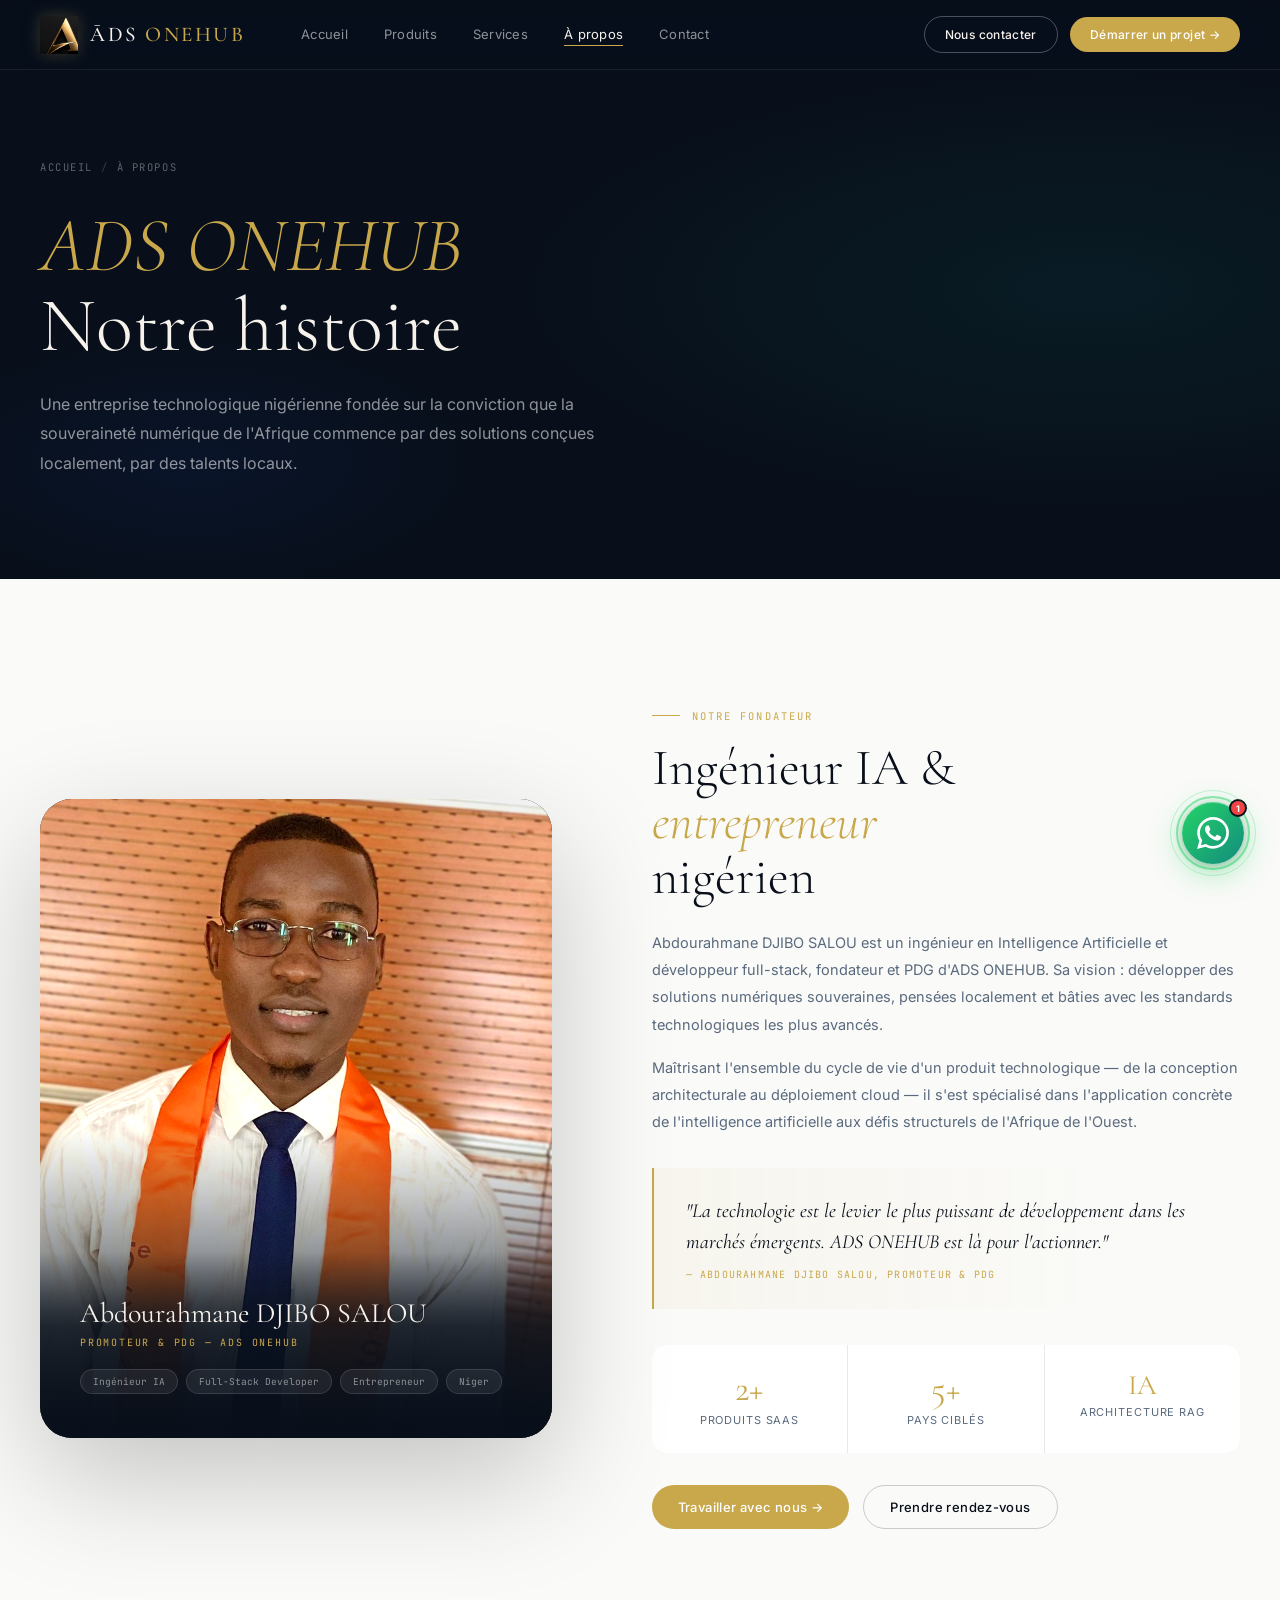
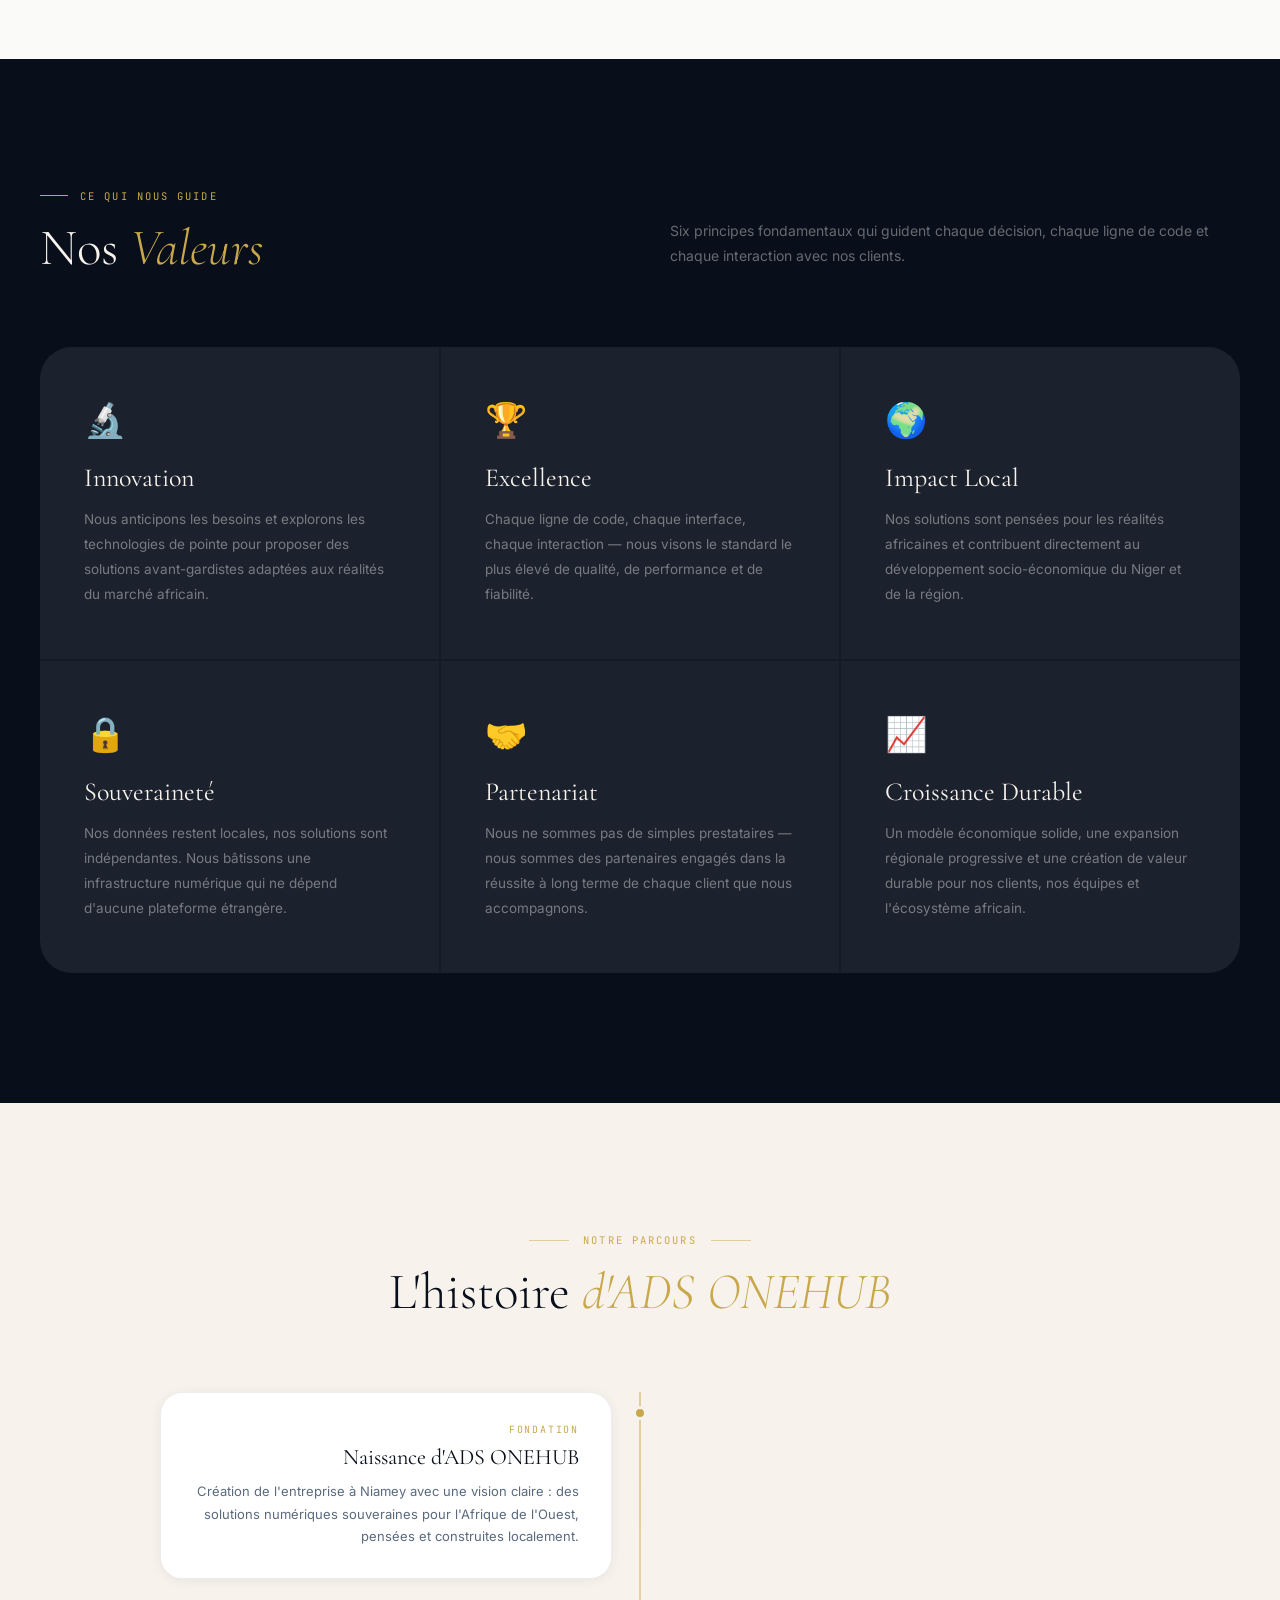
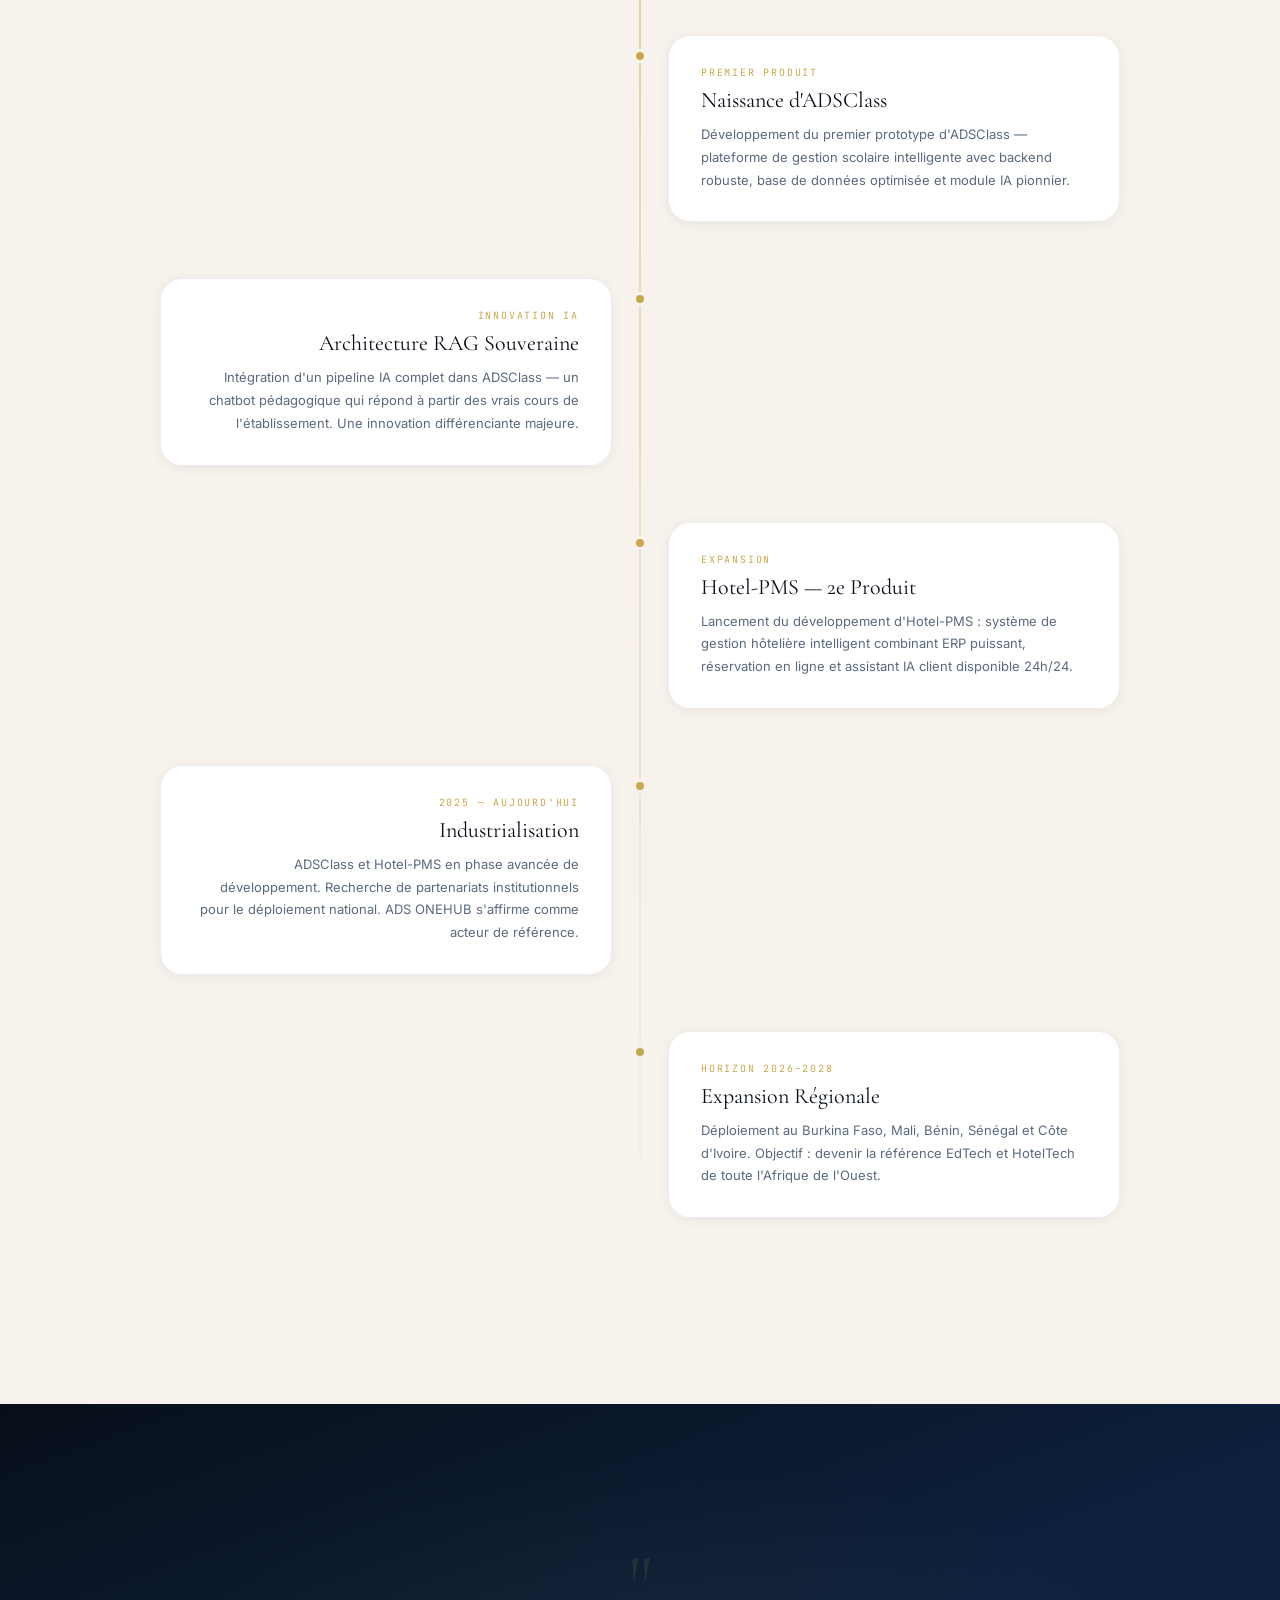
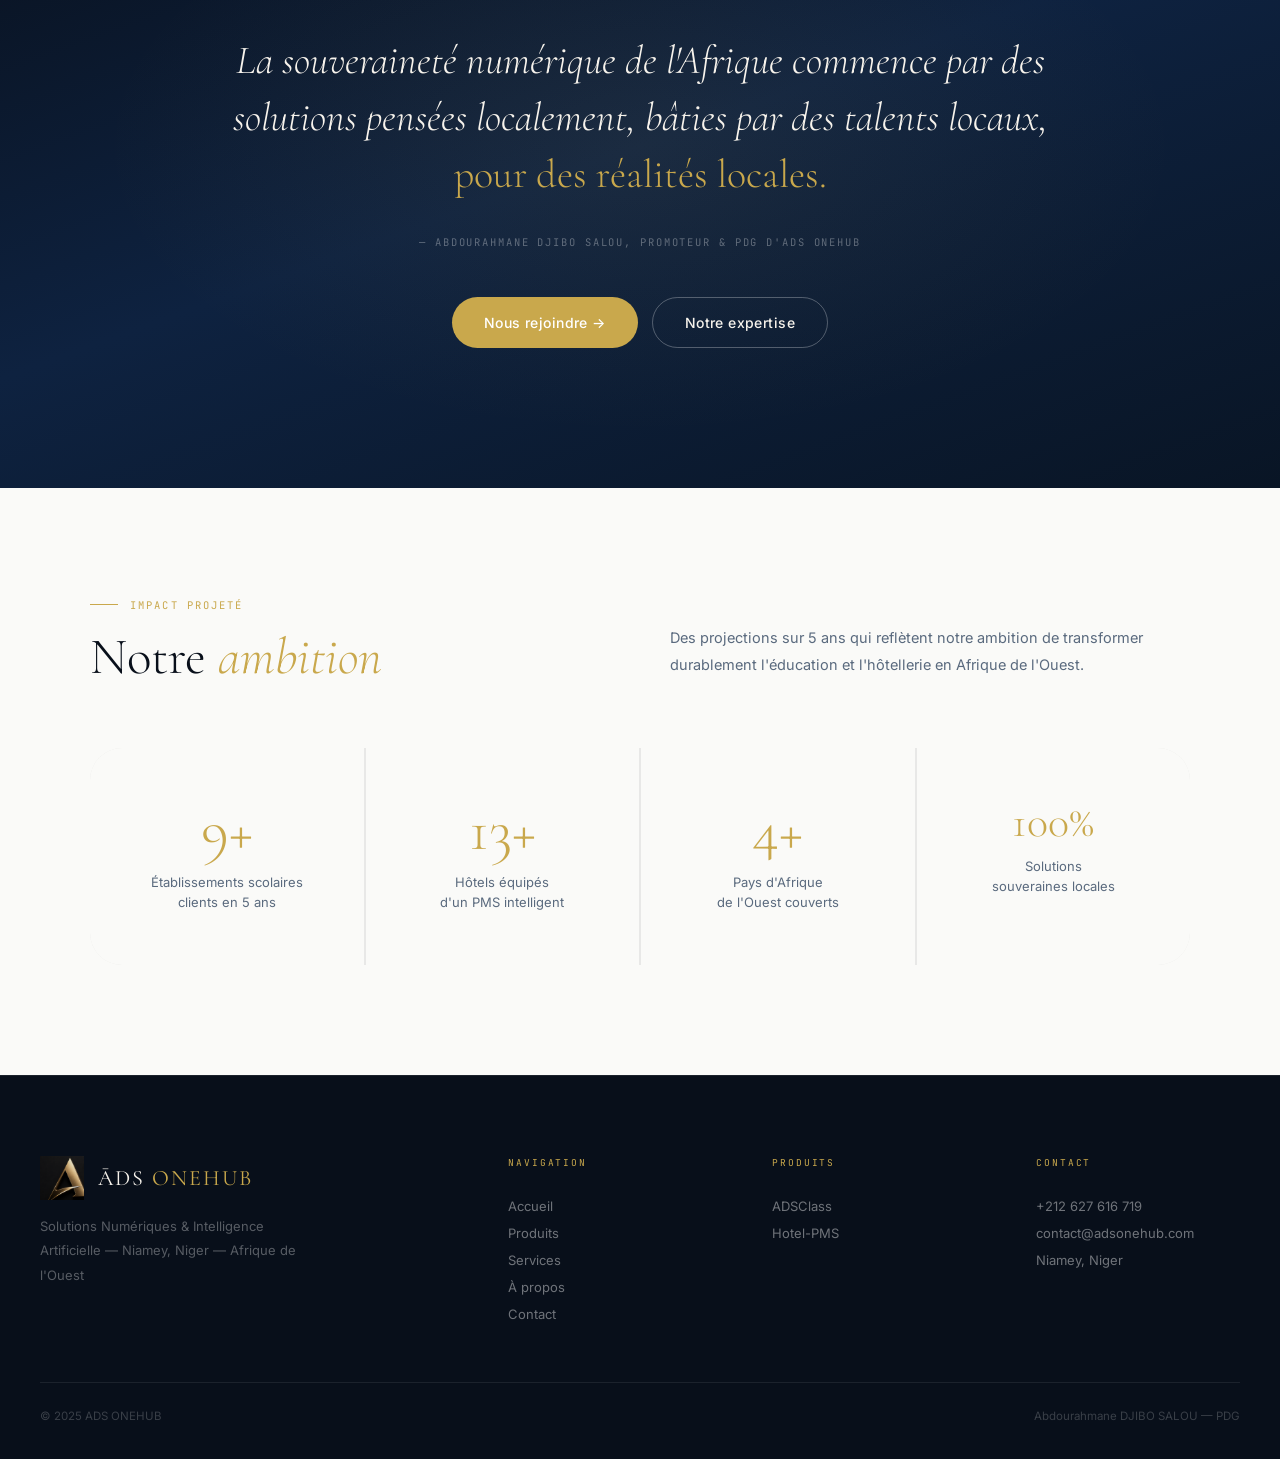
==== commit 198e4b76: "Mod Contact" ====
--- a/apropos.html
+++ b/apropos.html
@@ -63,7 +63,7 @@
     "areaServed": ["Niger", "Afrique de l'Ouest", "Maroc"],
     "contactPoint": {
       "@type": "ContactPoint",
-      "telephone": "+212627616719",
+      "telephone": "+22780372828/+212627616719",
       "email": "contact@adsonehub.com",
       "contactType": "customer service",
       "availableLanguage": ["French", "English", "Arabic"]
@@ -650,7 +650,7 @@
       👋 Bonjour ! Discutons de votre projet numérique.
     </div>
     <a
-      href="https://wa.me/212627616719?text=Bonjour%20ADS%20ONEHUB%2C%20je%20souhaite%20discuter%20de%20votre%20solution%20et%20obtenir%20plus%20d%27informations."
+      href="https://wa.me/22780372828?text=Bonjour%20ADS%20ONEHUB%2C%20je%20souhaite%20discuter%20de%20votre%20solution%20et%20obtenir%20plus%20d%27informations."
       target="_blank" rel="noopener"
       class="wa-tooltip-cta"
     >
@@ -663,7 +663,7 @@
 
   <!-- Main button -->
   <a
-    href="https://wa.me/212627616719?text=Bonjour%20ADS%20ONEHUB%2C%20je%20souhaite%20discuter%20de%20votre%20solution%20et%20obtenir%20plus%20d%27informations."
+    href="https://wa.me/22780372828?text=Bonjour%20ADS%20ONEHUB%2C%20je%20souhaite%20discuter%20de%20votre%20solution%20et%20obtenir%20plus%20d%27informations."
     target="_blank" rel="noopener"
     class="wa-btn"
     aria-label="Contacter ADS ONEHUB sur WhatsApp"
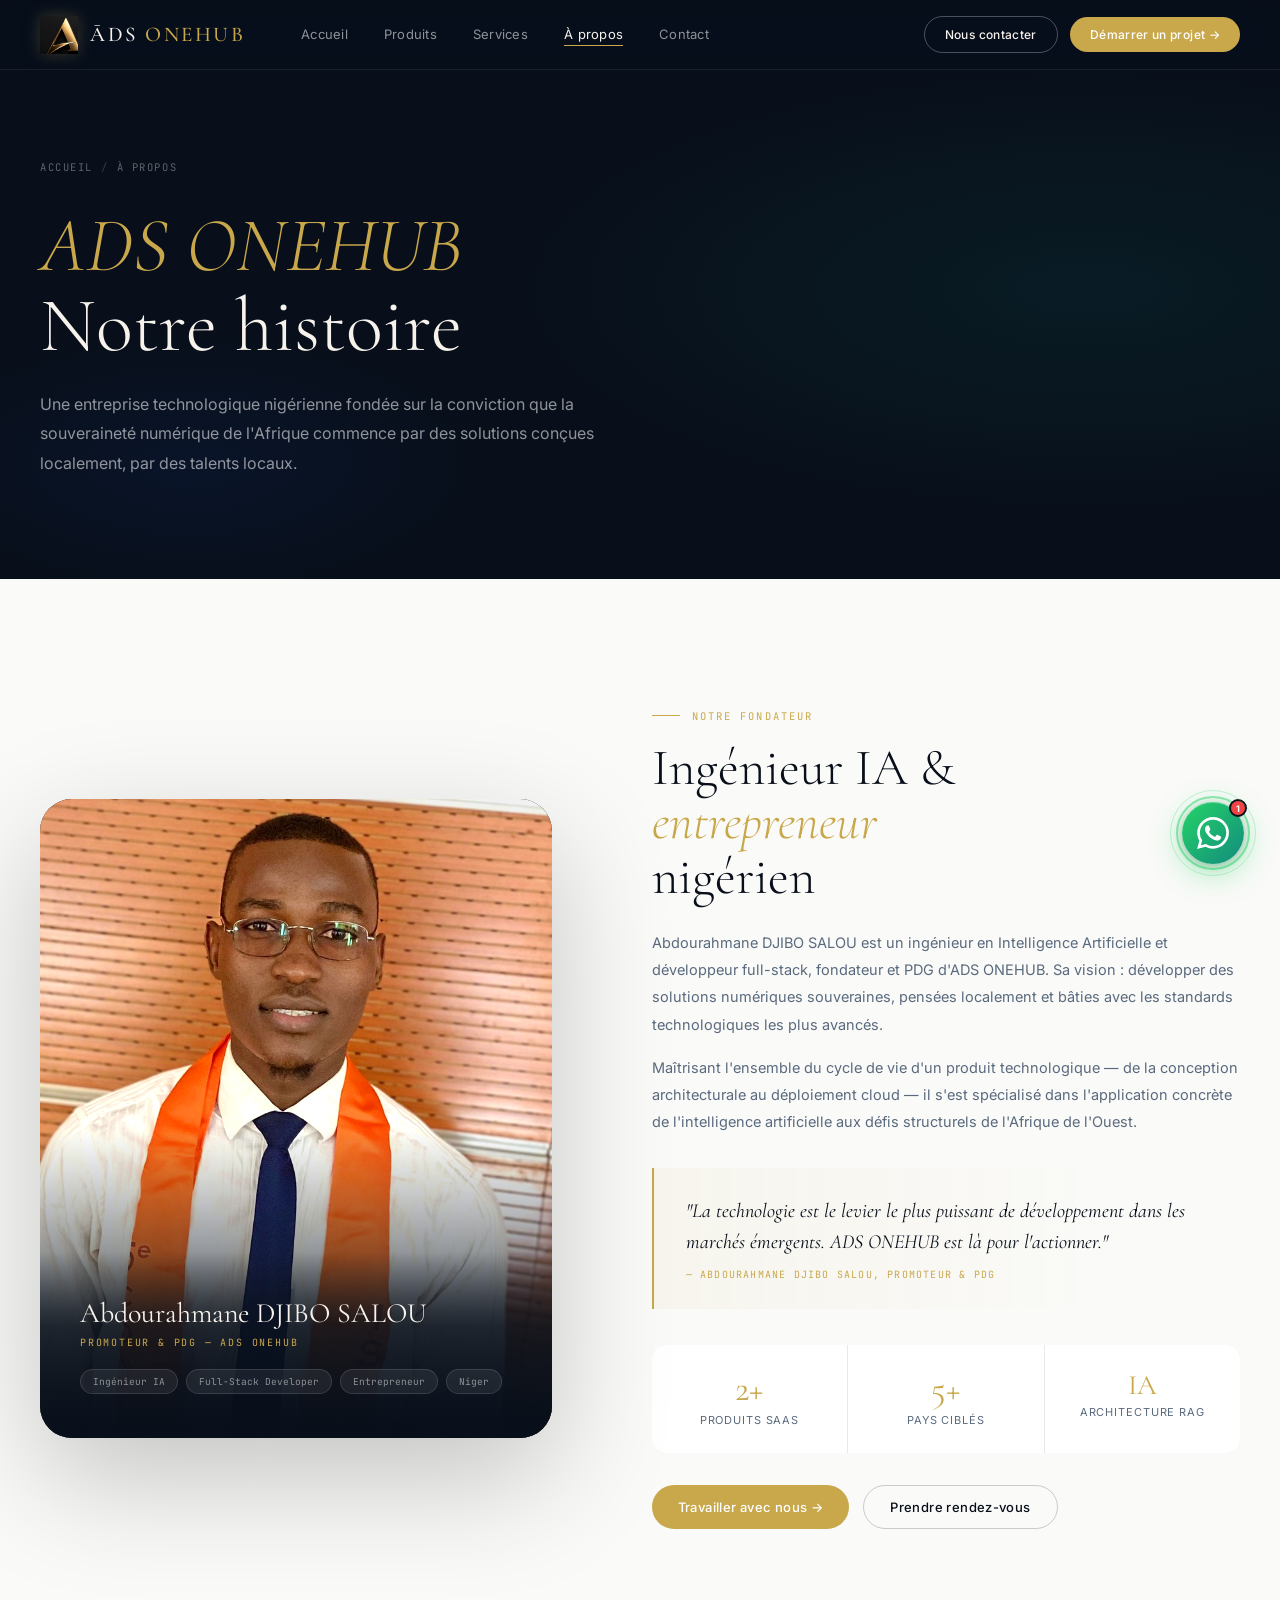
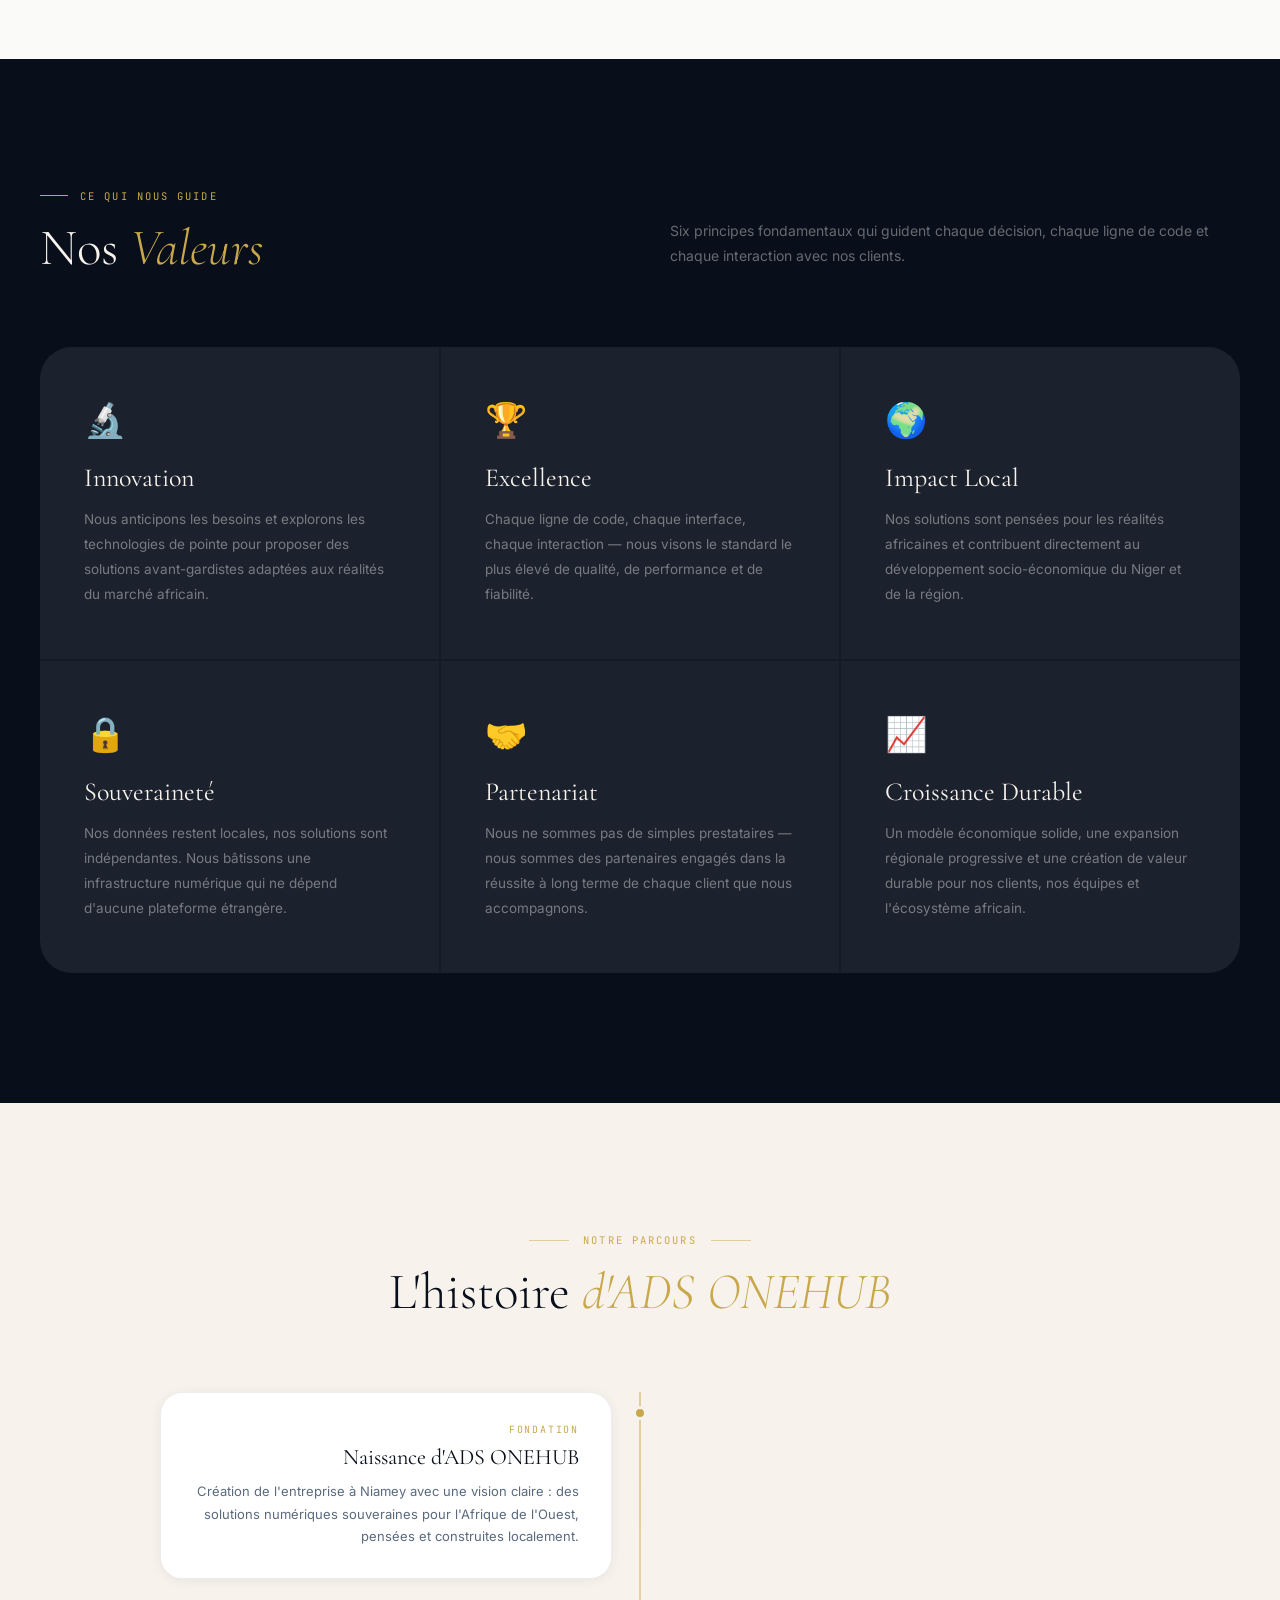
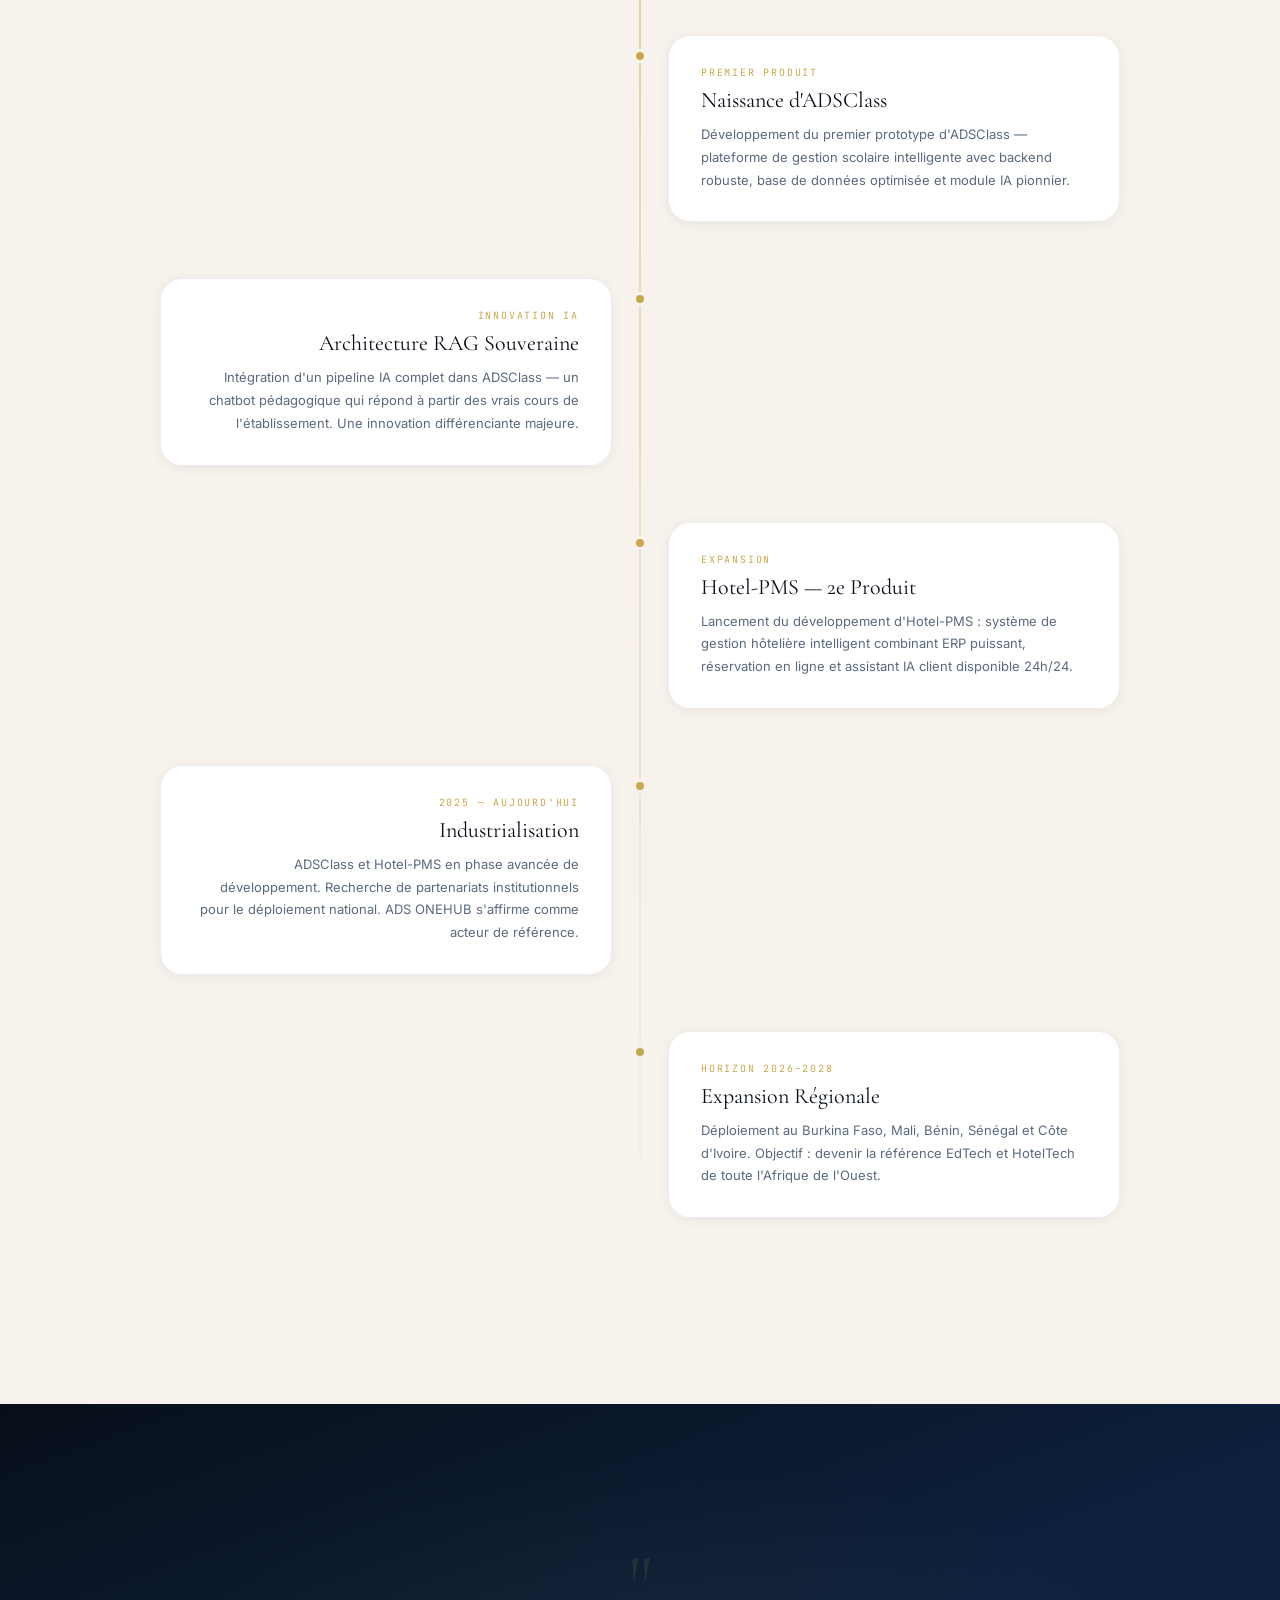
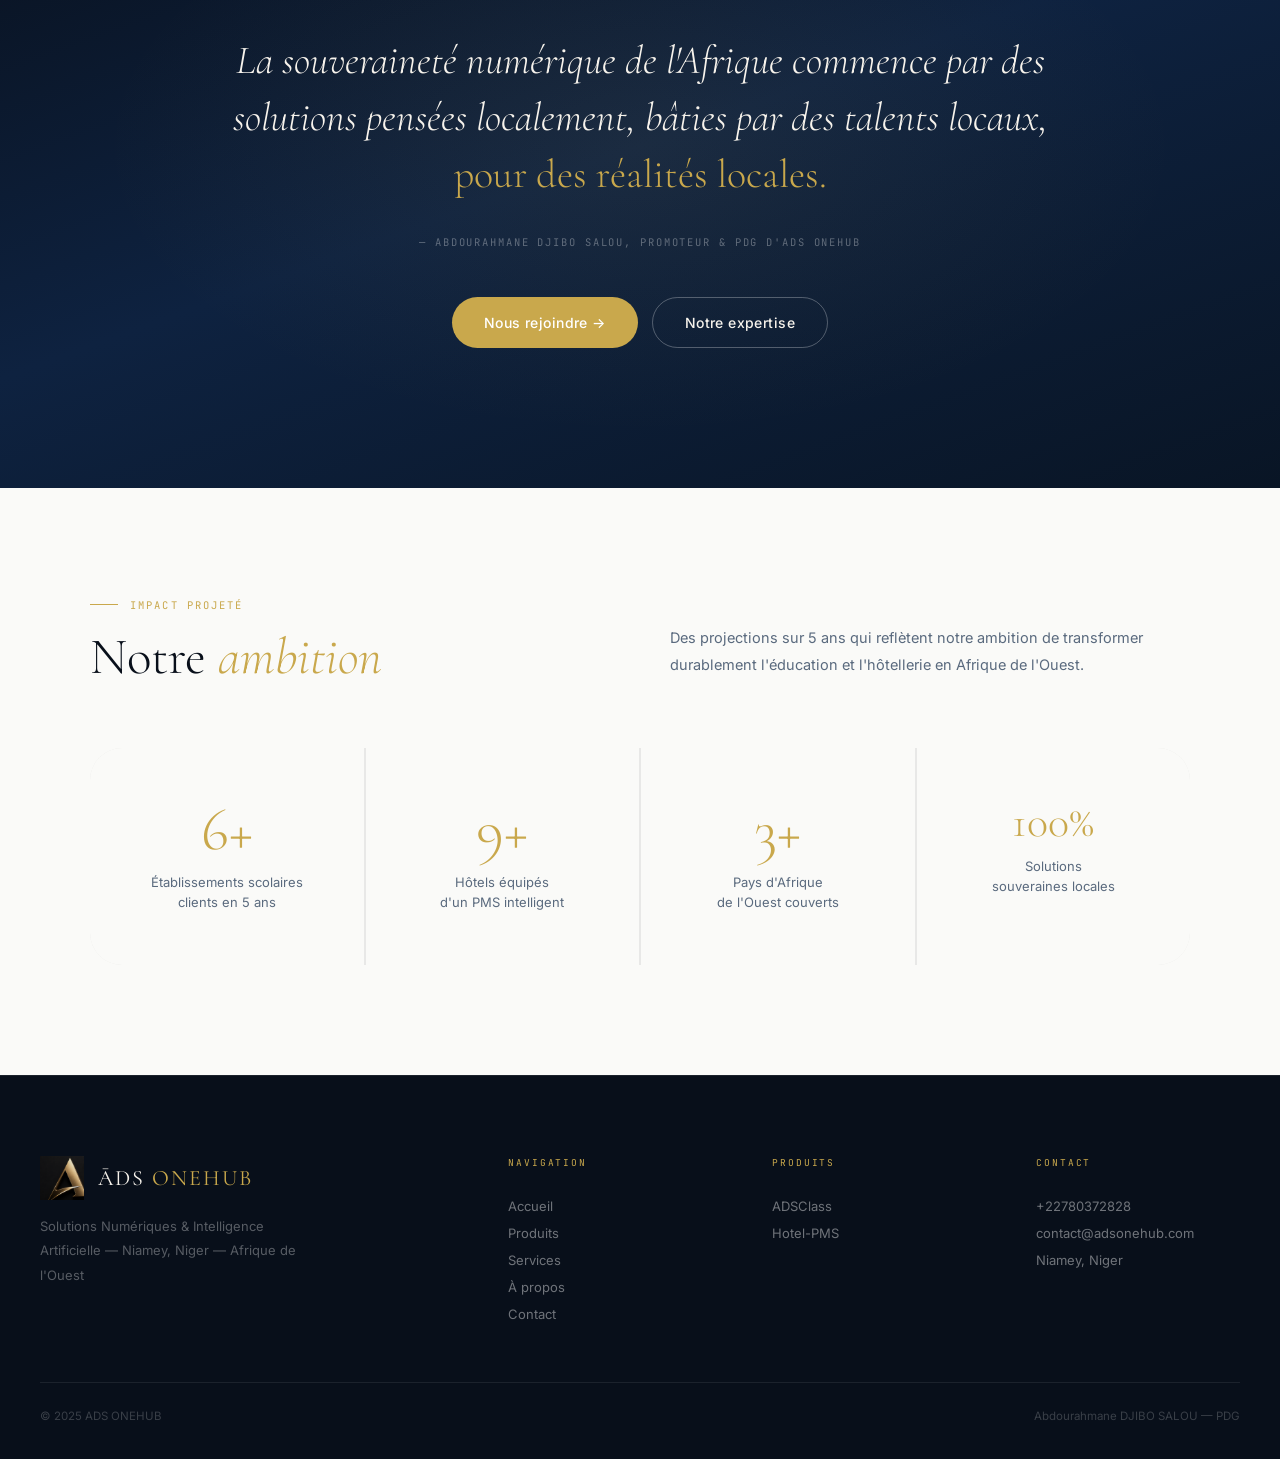
==== commit 20b5ace9: "Mod Contact" ====
--- a/apropos.html
+++ b/apropos.html
@@ -630,7 +630,7 @@
       </div><p>Solutions Numériques &amp; Intelligence Artificielle — Niamey, Niger — Afrique de l'Ouest</p></div>
     <div class="footer-col"><div class="footer-col-title">Navigation</div><a href="index.html">Accueil</a><a href="produits.html">Produits</a><a href="services.html">Services</a><a href="apropos.html">À propos</a><a href="contact.html">Contact</a></div>
     <div class="footer-col"><div class="footer-col-title">Produits</div><a href="produits.html">ADSClass</a><a href="produits.html">Hotel-PMS</a></div>
-    <div class="footer-col"><div class="footer-col-title">Contact</div><a href="tel:+212627616719">+212 627 616 719</a><a href="mailto:contact@adsonehub.com">contact@adsonehub.com</a><a>Niamey, Niger</a></div>
+    <div class="footer-col"><div class="footer-col-title">Contact</div><a href="tel:+22780372828">+22780372828</a><a href="mailto:contact@adsonehub.com">contact@adsonehub.com</a><a>Niamey, Niger</a></div>
   </div>
   <div class="footer-bottom"><span>© 2025 ADS ONEHUB</span><span>Abdourahmane DJIBO SALOU — PDG</span></div>
 </footer>
